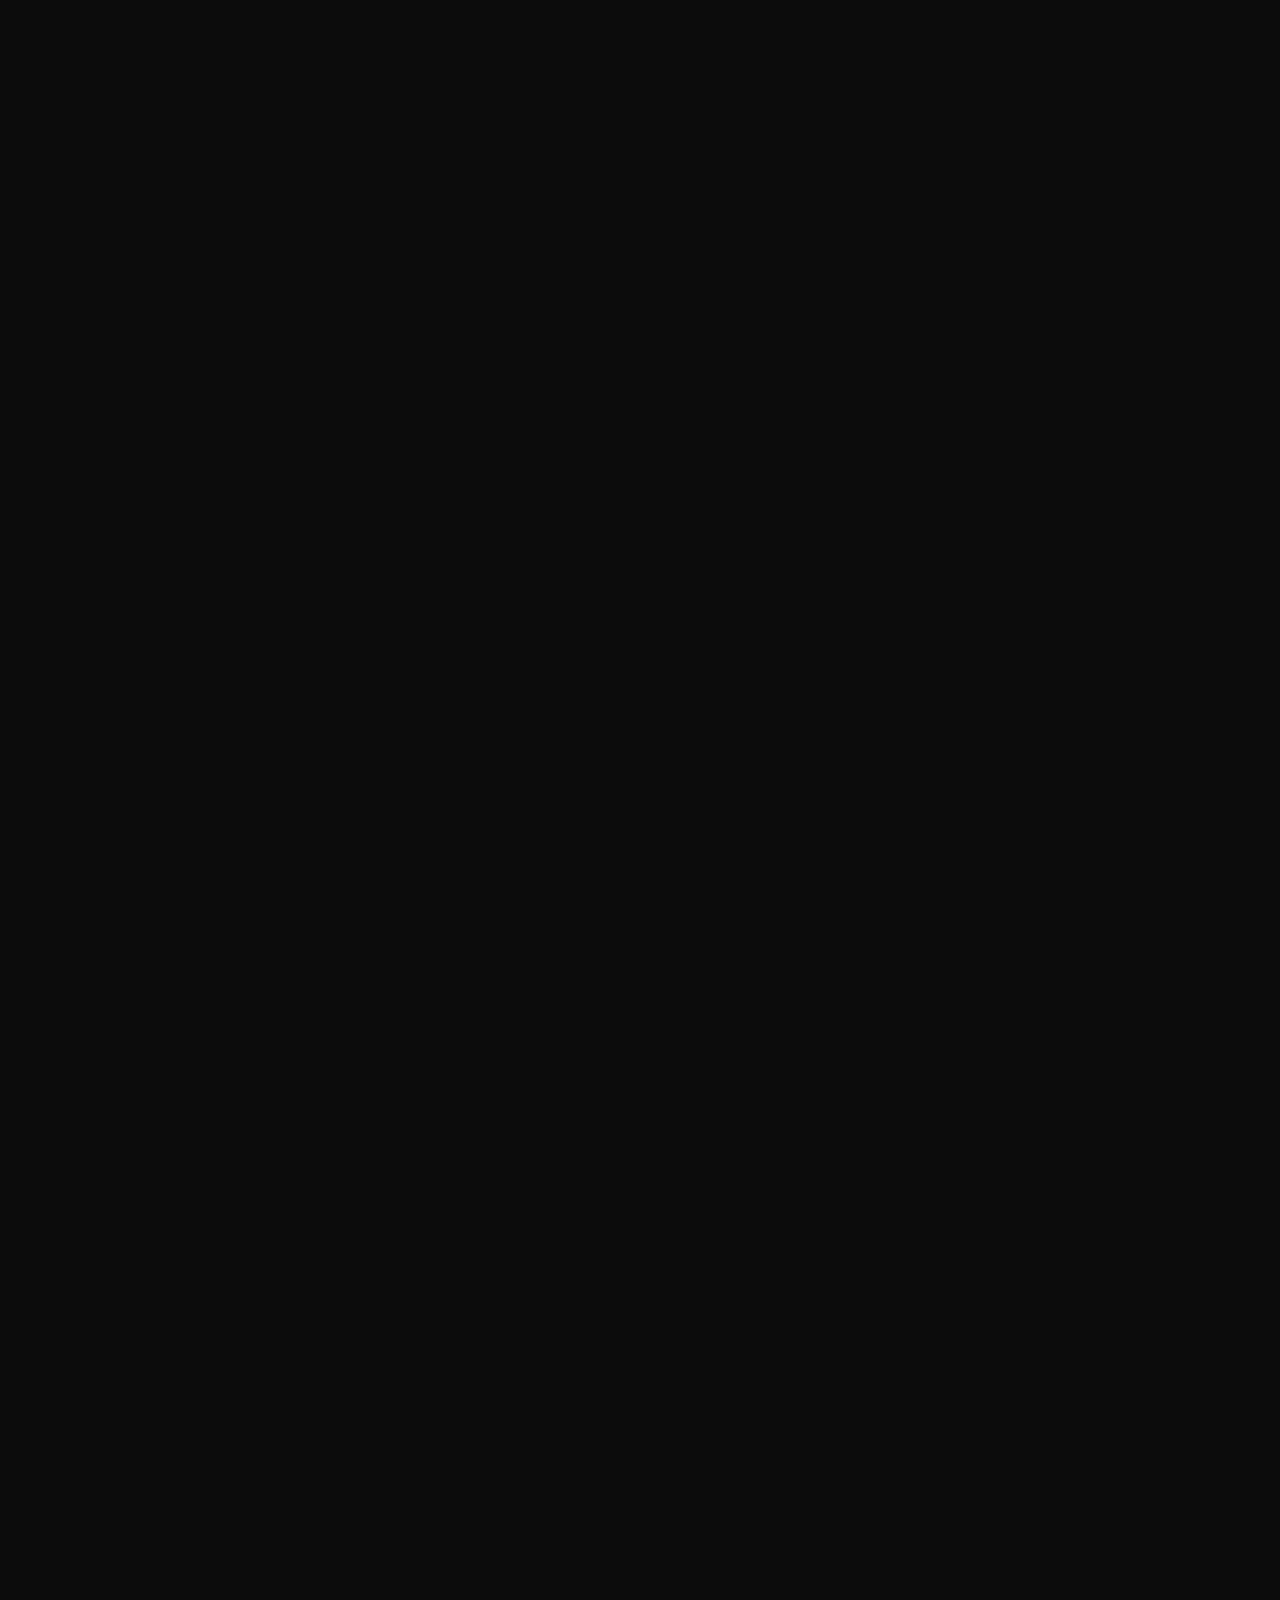
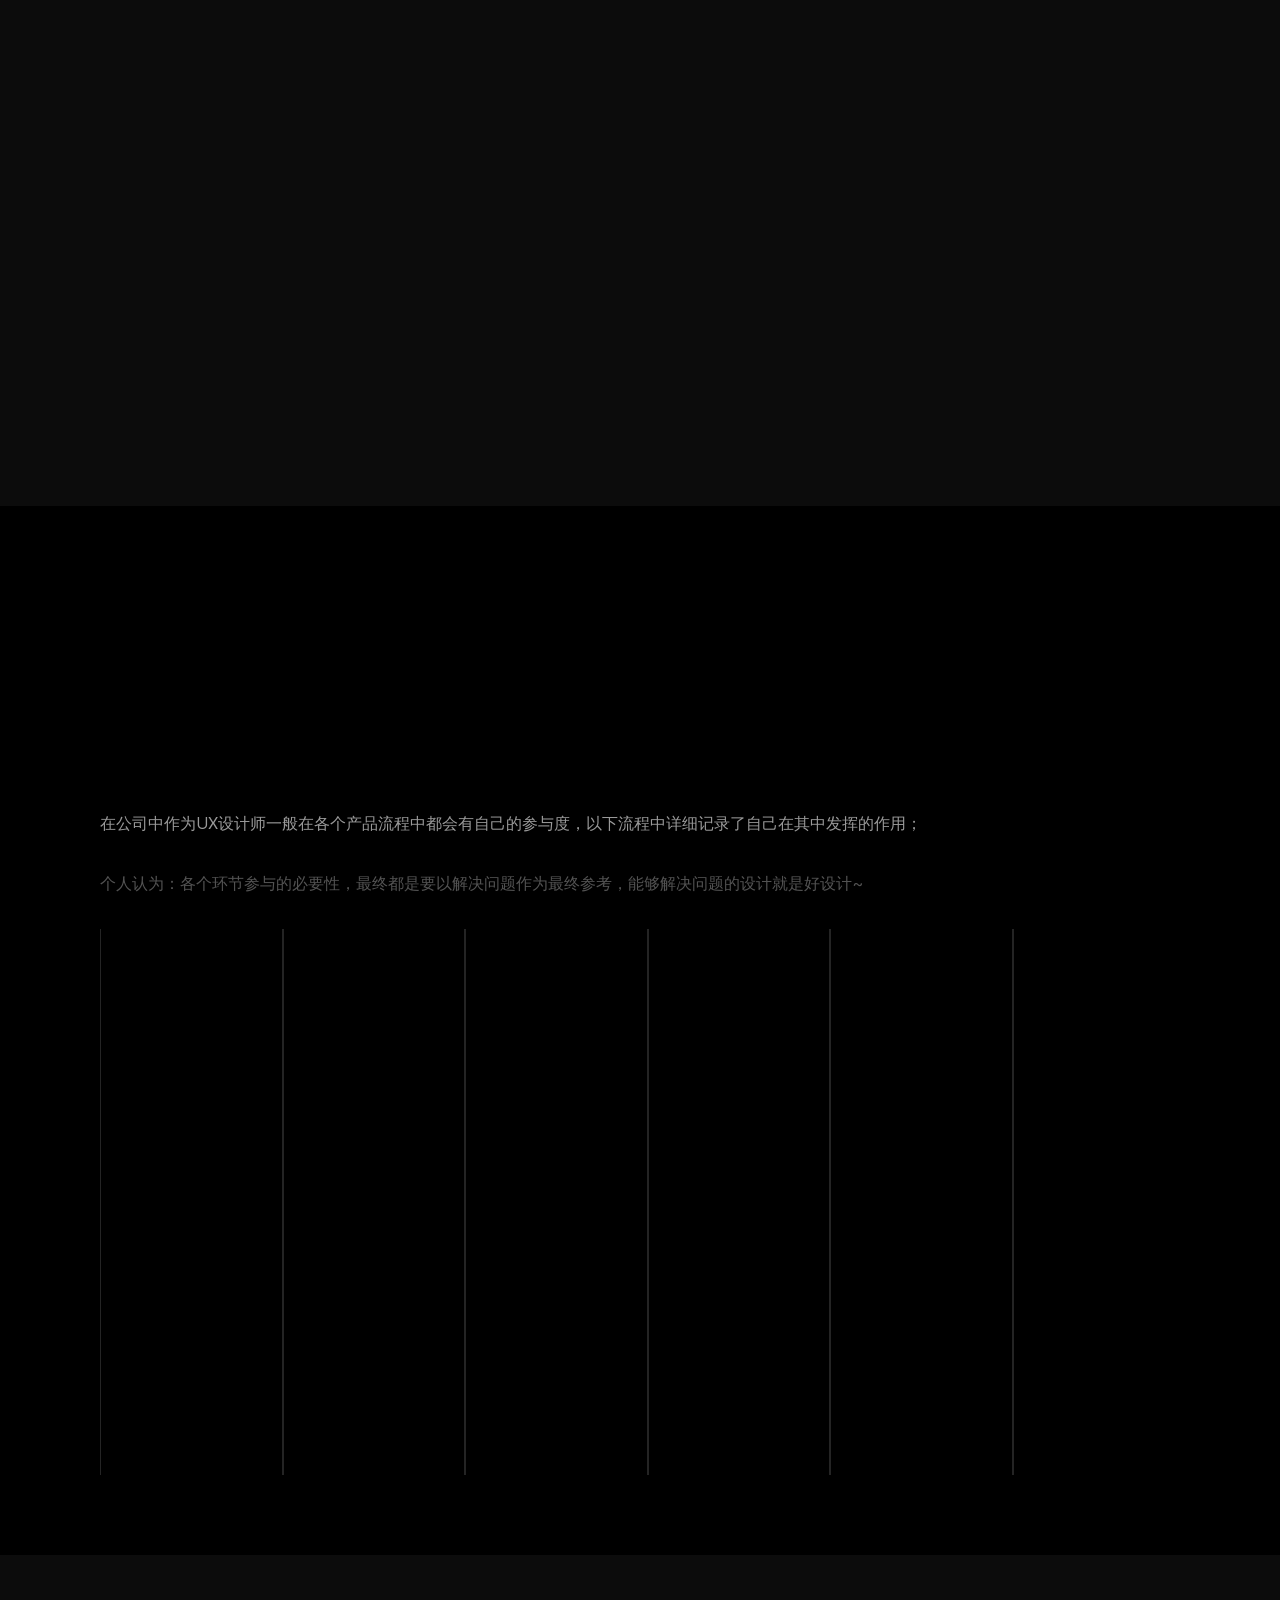
==== mobile/index.html @ 92cca1b8 "Optimize mobile image delivery" ====
<!DOCTYPE html>
<html lang="zh-CN">
<head>
<meta charset="UTF-8">
<meta name="viewport" content="width=device-width, initial-scale=1.0, maximum-scale=1.0, user-scalable=no, viewport-fit=cover">
<meta name="theme-color" content="#000000">
<meta name="theme-color" content="#000000" media="(prefers-color-scheme: light)">
<meta name="theme-color" content="#000000" media="(prefers-color-scheme: dark)">
<meta name="color-scheme" content="dark">
<meta name="supported-color-schemes" content="dark">
<meta name="mobile-web-app-capable" content="yes">
<meta name="apple-mobile-web-app-capable" content="yes">
<meta name="apple-mobile-web-app-status-bar-style" content="black">
<meta name="apple-mobile-web-app-title" content="UX设计师-阿东">
<meta name="application-name" content="UX设计师-阿东">
<meta name="msapplication-navbutton-color" content="#000000">
<link rel="manifest" href="../manifest.webmanifest">
<link rel="preload" href="../fonts/Inter.woff2" as="font" type="font/woff2" crossorigin>
<link rel="preload" href="../fonts/Persagy-Regular.woff" as="font" type="font/woff" crossorigin>
<link rel="preload" href="assets/home-hero.webp" as="image" type="image/webp" fetchpriority="high">
<script>/* 夸克保留非沉浸式黑色状态栏；宽屏切回桌面端并保留容器参数。 */
(function(){try{
  var isQuark=/Quark|UCBrowser|AliApp\(QK/i.test(navigator.userAgent||'');
  if(isQuark){
    var query=new URLSearchParams(location.search),biz=query.get('uc_biz_str')||'';
    if(biz.indexOf('OPT:IMMERSIVE@0')<0||biz.indexOf('OPT:S_BG_COLOR@000000')<0){
      query.set('uc_biz_str','OPT:W_PAGE_REFRESH@0|OPT:BACK_BTN_STYLE@0|OPT:W_ENTER_ANI@1|OPT:TOOLBAR_STYLE@0|OPT:IMMERSIVE@0|OPT:S_BAR_MODE@1|OPT:S_BG_COLOR@000000');
      location.replace(location.pathname+'?'+query.toString()+location.hash);return;
    }
  }
  var mq=matchMedia('(min-width:900px)');
  function go(e){if(e.matches)location.replace('../index.html'+location.search+location.hash);}
  go(mq);mq.addEventListener?mq.addEventListener('change',go):mq.addListener(go);
}catch(e){}})();</script>
<title>UX设计师-阿东</title>
<style>
/* ============ 字体 ============ */
@font-face{font-family:'Inter';src:url('../fonts/Inter.woff2') format('woff2');font-weight:100 900;font-display:swap}
@font-face{font-family:'Noto Sans SC';src:local('PingFang SC Ultralight'),local('PingFangSC-Ultralight');font-weight:100;font-display:swap}
@font-face{font-family:'Noto Sans SC';src:local('PingFang SC Thin'),local('PingFangSC-Thin');font-weight:200;font-display:swap}
@font-face{font-family:'Noto Sans SC';src:local('PingFang SC Light'),local('PingFangSC-Light');font-weight:300;font-display:swap}
@font-face{font-family:'Noto Sans SC';src:local('PingFang SC Regular'),local('PingFangSC-Regular'),local('Microsoft YaHei');font-weight:400;font-display:swap}
@font-face{font-family:'Noto Sans SC';src:local('PingFang SC Medium'),local('PingFangSC-Medium'),local('Microsoft YaHei');font-weight:500;font-display:swap}
@font-face{font-family:'Noto Sans SC';src:local('PingFang SC Semibold'),local('PingFangSC-Semibold'),local('Microsoft YaHei Bold');font-weight:600 700;font-display:swap}
@font-face{font-family:'Noto Sans SC';src:local('PingFang SC Semibold'),local('PingFangSC-Semibold'),local('Microsoft YaHei Bold');font-weight:800 900;font-display:swap}
@font-face{font-family:'Persagy2.0';src:url('../fonts/Persagy-Regular.woff') format('woff');font-weight:400;font-display:swap}
@font-face{font-family:'Persagy2.0';src:url('../fonts/Persagy-Medium.woff') format('woff');font-weight:500 700;font-display:swap}
@font-face{font-family:'Gerald Fletchery';src:url('../fonts/Gerald_Fletchery.otf') format('opentype');font-weight:400;font-display:swap}

:root{
  --bg:#0d0f0e;
  --green:#3bf39d;
  --green2:#2aee7d;
  --card-border:#343534;
  --sans:'PingFang SC','Noto Sans SC','Inter',sans-serif;
  --num:'Persagy2.0','Inter',sans-serif;
  --script:'Gerald Fletchery','Brush Script MT','Segoe Script',cursive;
  --app-height:100dvh;
  --home-fit:1;
  --aw-fit:1;
  --ct-fit:1;
  --home-nav-py:11px;--home-arc-top:102px;--home-title-font:28px;--home-title-line:32px;--home-title-gap:12px;
  --home-sub-gap:12px;--home-hero-h:224px;--home-hero-gap:28px;--home-stats-bottom:40px;--home-big-h:125px;--home-card-pad:12px;--home-row-gap:12px;--home-small-h:100px;
  --aw-gap:16px;--aw-hero-h:113px;--aw-panel-gap:12px;--aw-panel-h:270px;--aw-panel-pad:12px;--aw-row-h:121.406px;--aw-badge-h:121.406px;--aw-mark-size:104px;--aw-mark-top:3.74px;--aw-pedestal-w:110.16px;--aw-pedestal-h:55.08px;--aw-pedestal-top:75.138px;--aw-ground-top:96.55px;--aw-label-bottom:17.3px;
  --ct-nav-py:11px;--ct-hero-h:194px;--ct-head-font:24px;--ct-head-gap:8px;--ct-script-top:152px;--ct-script-font:31px;--ct-panel-top-pad:28px;--ct-panel-side-pad:12px;--ct-card-gap:10px;--ct-card-pad:16px;--ct-icon-size:48px;--ct-body-min:110px;--ct-visual-size:94px;--ct-line-h:102px;--ct-timeline-min:395px;
  --ab-fit:1;
  --pf-fit:1;
  --ab-status-h:44px;--ab-nav-py:11px;--ab-wrap-gap:12px;--ab-wrap-bottom:18px;--ab-wrap-top:8px;
  --ab-hero-h:252px;--ab-glow-top:126px;--ab-avatar-top:-62px;--ab-arc-top:87px;--ab-arc-scale:.92;
  --ab-intro-pad:10px;--ab-intro-font:12px;--ab-intro-line:18.5px;--ab-exp-gap:10px;--ab-who-gap:4px;--ab-who-font:20px;
  --ab-card-h:166px;--ab-card-pad:10px;--ab-card-gap:6px;--ab-year-font:11px;--ab-role-font:14px;--ab-role-sep:14px;
  --ab-body-min:90px;--ab-body-font:11px;--ab-body-line:18px;--ab-body-max:90px;--ab-img-top:-26px;--ab-img-size:150px;--ab-img2-top:-10px;
  --pf-status-h:44px;--pf-nav-py:11px;--pf-title-top:4px;--pf-title-font:28px;--pf-title-line:32px;--pf-title-gap:12px;--pf-stage-top:16px;
  --pf-carousel-top:28px;--pf-carousel-bottom:42px;--pf-card-top-pad:20px;--pf-card-top-gap:28px;--pf-idx-font:38px;
  --pf-name-font:18px;--pf-name-top:8px;--pf-desc-font:12px;--pf-desc-top:8px;--pf-img-h:120px;--pf-card-bottom-pad:20px;--pf-card-bottom-gap:22px;--pf-kv-gap:8px;--pf-row-font:12px;
}
*,*::before,*::after{margin:0;padding:0;box-sizing:border-box;-webkit-tap-highlight-color:transparent}
html,body{width:100%;height:100%;min-height:100%;overflow:hidden;overscroll-behavior-y:none;background:var(--bg);color-scheme:dark}
html{-webkit-text-size-adjust:100%;overscroll-behavior:none;background-color:var(--bg)}
body{
  background:var(--bg);
  font-family:var(--sans);
  color:#fff;
  -webkit-font-smoothing:antialiased;
  display:flex;justify-content:center;
}
body::before{content:'';position:fixed;left:0;right:0;top:0;height:env(safe-area-inset-top);z-index:2147483647;pointer-events:none;background:#000}
img,svg,video,canvas{
  display:block;user-select:none;-webkit-user-select:none;-webkit-user-drag:none;
  -webkit-touch-callout:none
}

/* 手机外框：设计基准 375，宽度自适应
   - 手机(<=440):100% 铺满
   - 中等宽度(440~640):跟随屏宽最多 92% 但不超 560,保留手机纵向气质
   - 大宽度(>640):固定 560 居中,两侧不再是黑边
*/
.phone{
  position:relative;
  width:min(100%, 560px);
  height:100vh;height:100dvh;height:var(--app-height);
  background:var(--bg);
  overflow:hidden;
  overscroll-behavior:none;
  --award-origin-x:75%;
  --award-origin-y:84%;
}
/* 平板窄边等中等宽度：两侧加同色背景衔接，视觉无边界 */
body{background:var(--bg)}

/* ============ 整屏分页切换器 ============ */
.screen{position:absolute;inset:0;height:100vh;height:100dvh;height:var(--app-height);padding-top:env(safe-area-inset-top);
  display:flex;flex-direction:column;padding-bottom:max(8px,env(safe-area-inset-bottom));
  overflow-y:hidden;overflow-x:hidden;
  overscroll-behavior:none;
  transform:translateY(100%);scrollbar-width:none;
  transition:transform .78s cubic-bezier(.22,.61,.36,1);
  will-change:transform;background:var(--bg)}
.screen::-webkit-scrollbar{display:none}
/* 只用位移滑动，两屏始终不透明，屏外部分由 .phone overflow:hidden 裁掉→无黑屏 */
.screen.active{transform:translateY(0);z-index:2}
.screen.above{transform:translateY(-100%);z-index:1}
.screen.below{transform:translateY(100%);z-index:1}

/* ============ 每屏元素进/退场（逐个错峰） ============ */
.js .reveal{opacity:0;transform:translateY(30px);
  transition:opacity .7s cubic-bezier(.22,.61,.36,1),transform .7s cubic-bezier(.22,.61,.36,1)}
.js .reveal.in{opacity:1;transform:none}
/* 退场：逐个上移+淡出飞走，比进场略快 */
.js .reveal.out{opacity:0;transform:translateY(-34px);
  transition:opacity .4s ease,transform .46s cubic-bezier(.55,0,.85,.35)}
.js .arc.reveal.in{transition:opacity .9s ease .1s,transform .9s cubic-bezier(.22,.61,.36,1) .1s}
@media (prefers-reduced-motion:reduce){.js .reveal{opacity:1!important;transform:none!important;transition:none}}

/* 分页指示点 */
.pager-dots{position:fixed;right:12px;top:50%;transform:translateY(-50%);z-index:30;
  display:flex;flex-direction:column;gap:10px;pointer-events:none}
.pager-dots.is-hidden{opacity:0}
.pager-dots i{width:6px;height:6px;border-radius:50%;background:rgba(255,255,255,.28);transition:all .4s}
.pager-dots i.on{background:var(--green);height:18px;border-radius:3px}

/* ============ 状态栏 ============ */
.statusbar{
  display:none;
  height:0;position:relative;flex:none;
  align-items:center;
  padding:0 21px 0 21px;
}
.statusbar .time{
  font-family:var(--num);font-weight:600;font-size:15px;letter-spacing:.3px;
  color:#fff;margin-top:2px;
}
.statusbar .sbicons{margin-left:auto;display:flex;align-items:center;gap:6px}
.statusbar .sbicons svg{display:block}

/* ============ 导航栏 ============ */
.nav{
  display:flex;align-items:center;justify-content:space-between;
  padding:11px 24px;
}
.nav .lead{font-size:14px;line-height:20px;color:#fff;background:none;border:none;font-family:var(--sans);cursor:pointer}
.nav .menu-btn{width:18px;height:18px;background:none;border:none;cursor:pointer;padding:0;flex:none}
.nav .menu-btn img{width:18px;height:18px;display:block}

/* 绿色手写弧线装饰 */
.arc{position:absolute;width:129px;height:127px;pointer-events:none;z-index:2}
.arc .swoosh{position:absolute;left:1.9px;top:0;width:127px;height:127px}
.arc .word{position:absolute;left:2px;top:50px;font-family:var(--script);font-size:33px;line-height:1;color:var(--green);white-space:nowrap}

/* ================= 首页 ================= */
.home.screen{
  /* 首页是严格的单屏场景，不继承通用 screen 的 34px 底部补位。 */
  padding-bottom:max(8px,env(safe-area-inset-bottom));
  overflow-y:hidden;
  overscroll-behavior:none;
  touch-action:pan-y
}
.home .nav{padding-top:var(--home-nav-py);padding-bottom:var(--home-nav-py)}
.home>.arc{top:var(--home-arc-top)!important;transform:scale(var(--home-fit));transform-origin:left top}
.home .hero-txt{padding:0 24px;margin-top:2px;position:relative;z-index:3}
.home .hero-txt .hi{font-size:var(--home-title-font);line-height:var(--home-title-line);opacity:.5;font-weight:400}
.home .hero-txt .name{font-size:var(--home-title-font);line-height:var(--home-title-line);font-weight:800;margin-top:var(--home-title-gap)}
.home .hero-txt .sub{margin-top:var(--home-sub-gap)}
.home .hero-txt .sub .role{font-size:13px;opacity:.5}
.home .hero-txt .sub .uline{height:1px;width:56px;margin-top:2px;
  background:linear-gradient(90deg,#060707 0%,var(--green) 50%,#060606 100%)}
.home .hero-txt .sub .focus{font-size:13px;opacity:.5;margin-top:4px}

.home .home-glow-bottom{position:absolute;left:calc(50% - 357px);top:317px;width:714px;height:550px;z-index:0;pointer-events:none}
.home .hero-img{position:relative;height:var(--home-hero-h);margin-top:var(--home-hero-gap);overflow:visible;z-index:1}
.home .hero-visual{position:absolute;left:6.4%;top:0;width:87.2%;height:100%;transform:none;z-index:1}
.home .hero-img .glow{position:absolute;left:.8%;top:-17px;width:105.2%;height:221px;transform:none;opacity:.9;z-index:0}
.home .hero-img .desk{position:absolute;left:-15.65%;top:-48px;width:142.2%;max-width:none;z-index:1}

/* 数据卡片 */
.stats{position:relative;z-index:4;padding:0 24px var(--home-stats-bottom);margin-top:auto}
.card{position:relative;border:1px solid var(--card-border);border-radius:16px;overflow:hidden;background:rgba(28,28,28,.72);backdrop-filter:blur(24px);-webkit-backdrop-filter:blur(24px)}
.card .ish{position:absolute;inset:0;border-radius:inherit;pointer-events:none;box-shadow:inset 0 -10px 40px 0 rgba(0,0,0,.4)}
.card .head{display:flex;align-items:center;gap:5px}
.card .head img{width:18px;height:18px;object-fit:contain}
.card .head span{font-size:14px}
.card .num{font-family:var(--num);font-weight:500;font-size:30px;line-height:1}
.card .cap{font-size:12px;opacity:.4;margin-top:4px}

.card-big{height:var(--home-big-h);display:flex;align-items:flex-end;justify-content:space-between;padding:var(--home-card-pad) 16px}
.card-big .colimg{position:absolute;right:53px;top:11px;width:173px;height:111px;opacity:.4;object-fit:cover;object-position:left top}
.card-big .info{position:relative;z-index:2;height:100%;display:flex;flex-direction:column;justify-content:space-between}
.card-big .go{position:relative;z-index:2;width:31px;height:31px;border-radius:100px;background:#323232;display:flex;align-items:center;justify-content:center;border:none;cursor:pointer}
.card-big .go svg{width:11px;height:11px;transform:rotate(90deg)}

.card-row{display:flex;gap:12px;margin-top:var(--home-row-gap)}
.card-sm{position:relative;flex:1;height:var(--home-small-h);display:flex;align-items:flex-end;padding:var(--home-card-pad) 16px}
.card-sm .info{position:relative;z-index:2;height:100%;display:flex;flex-direction:column;justify-content:space-between}
.card-sm .deco{position:absolute;object-fit:contain}
.card-sm.clock .deco{right:-20px;bottom:-18px;width:87px;height:87px;opacity:.5}
.card-sm.trophy .deco{right:-15px;bottom:-18px;width:99px;height:88px;opacity:.5;transition:opacity .35s ease,transform .55s cubic-bezier(.16,1,.3,1)}
.card-sm.trophy{cursor:pointer;transition:border-color .35s ease,background .35s ease,transform .45s cubic-bezier(.16,1,.3,1)}

/* ================= 精选作品 / 轮播 ================= */
.pf{--pcard-w:clamp(188px,54vw,208px);--pcard-half:clamp(94px,27vw,104px)}
.pf.screen{overflow-y:hidden}
.pf .statusbar{height:var(--pf-status-h)}
.ab .statusbar{height:var(--ab-status-h)}
.pf .nav{padding:var(--pf-nav-py) 24px}
.ab .nav{padding:var(--ab-nav-py) 24px}
.pf .title{padding:0 24px;position:relative;z-index:3;margin-top:var(--pf-title-top)}
.pf .title .t1{font-size:var(--pf-title-font);line-height:var(--pf-title-line);opacity:.5;font-weight:400}
.pf .title .t2{font-size:var(--pf-title-font);line-height:var(--pf-title-line);font-weight:800;margin-top:var(--pf-title-gap)}
.pf .title .pf-title-arc{left:155px;top:calc(var(--pf-title-line) + var(--pf-title-gap) - 44px);z-index:-1}

.pf-stage{position:relative;z-index:4;margin-top:auto;margin-bottom:auto;overflow:hidden;perspective:900px;
  isolation:isolate}
.pf-stage::before{content:'';position:absolute;left:0;right:0;top:21%;height:47%;z-index:0;
  background:linear-gradient(90deg,rgba(255,255,255,0) 0%,rgba(255,255,255,.055) 18%,rgba(255,255,255,.09) 50%,rgba(255,255,255,.055) 82%,rgba(255,255,255,0) 100%);
  box-shadow:0 0 48px rgba(0,0,0,.42) inset;pointer-events:none}
.pf-stage::after{content:'';position:absolute;inset:0;z-index:1;pointer-events:none;
  background:linear-gradient(180deg,rgba(13,15,14,0) 0%,rgba(13,15,14,.62) 100%)}
.pf-particles{position:absolute;inset:0;width:100%;height:100%;pointer-events:none;z-index:2;mix-blend-mode:screen;opacity:1;transform:translateZ(0);will-change:contents}
.carousel{padding:var(--pf-carousel-top) 0 var(--pf-carousel-bottom);
  position:relative;z-index:4;display:flex;gap:16px;align-items:center;overflow-x:auto;overflow-y:visible;scroll-snap-type:none;
  scroll-padding:0 calc(50% - var(--pcard-half));
  -webkit-overflow-scrolling:auto;overscroll-behavior-x:contain;touch-action:pan-y;scrollbar-width:none}
.carousel::-webkit-scrollbar{display:none}
.carousel::before,.carousel::after{content:'';flex:none;width:calc(50% - var(--pcard-half) - 8px)}
.pcard{flex:none;width:var(--pcard-w);border-radius:4px;overflow:visible;position:relative;scroll-snap-align:center;
  transform-origin:center center;transform-style:preserve-3d;will-change:transform,opacity,filter;backface-visibility:hidden;
  transition:filter .38s cubic-bezier(.22,.61,.36,1)}
.pcard .top,.pcard .bot{position:relative;z-index:1;
  transition:background .42s cubic-bezier(.22,.61,.36,1),box-shadow .42s cubic-bezier(.22,.61,.36,1)}
.pcard .top{background:#191c23;padding:var(--pf-card-top-pad) 16px;display:flex;flex-direction:column;gap:var(--pf-card-top-gap);border-radius:4px 4px 0 0}
.pcard.active{filter:drop-shadow(0 22px 34px rgba(0,0,0,.46))}
.pcard.active .top{background:var(--theme,#1461e6)}
.pcard .idx{font-family:var(--num);font-weight:700;font-size:var(--pf-idx-font);line-height:1;color:#fff}
.pcard .pname{font-size:var(--pf-name-font);font-weight:600;margin-top:var(--pf-name-top)}
.pcard .pdesc{font-size:var(--pf-desc-font);opacity:.6;margin-top:var(--pf-desc-top);line-height:1.45}
.pcard .pimg-wrap{height:var(--pf-img-h);position:relative;overflow:visible}
.pcard .pimg-wrap img{position:absolute;left:50%;top:50%;width:112%;max-width:none;object-fit:contain;
  transform:translate(-50%,-50%) translateY(16px) scale(.94);opacity:.28;
  transition:transform .58s cubic-bezier(.22,.61,.36,1),opacity .44s ease,filter .45s ease}
.pcard.active .pimg-wrap img{transform:translate(-50%,-50%) translateY(0) scale(1.03);opacity:1;filter:saturate(1.12) contrast(1.04)}
.pcard.leaving .pimg-wrap img{transform:translate(-50%,-50%) translateY(20px) scale(.96);opacity:.22;transition-duration:.36s,.28s,.28s}
.pcard .bot{background:#23272e;padding:var(--pf-card-bottom-pad) 16px;display:flex;flex-direction:column;gap:var(--pf-card-bottom-gap);border-radius:0 0 4px 4px}
.pcard .kv{display:flex;flex-direction:column;gap:var(--pf-kv-gap)}
.pcard .kv .row{display:flex;align-items:center;justify-content:space-between}
.pcard .kv .row *{font-size:var(--pf-row-font);opacity:.6}
.pcard .detail{align-self:center;display:flex;align-items:center;gap:6px;background:#383941;padding:6px 8px;border:none;cursor:pointer}
.pcard .detail span{font-size:12px;color:#fff}
.pcard .detail img{width:16px;height:7px;flex:none}
.pcard .idx,.pcard .pname,.pcard .pdesc,.pcard .kv .row,.pcard .detail{
  transform:translateY(14px);opacity:.18;
  transition:transform .52s cubic-bezier(.22,.61,.36,1),opacity .42s ease;
  transition-delay:0s}
.pcard .idx{transform:translateY(22px)}
.pcard .pname{transform:translateY(18px)}
.pcard .idx,.pcard .pname,.pcard .detail{--rise-opacity:1}
.pcard .pdesc{--rise-opacity:.62}
.pcard .kv .row{--rise-opacity:.72}
.pcard.active .idx,.pcard.active .pname,.pcard.active .pdesc,.pcard.active .kv .row,.pcard.active .detail{
  transform:translateY(0);opacity:var(--rise-opacity)}
.pcard.active .idx{transition-delay:.02s}
.pcard.active .pname{transition-delay:.10s}
.pcard.active .pdesc{transition-delay:.18s}
.pcard.active .pimg-wrap img{transition-delay:.22s}
.pcard.active .kv .row:nth-child(1){transition-delay:.28s}
.pcard.active .kv .row:nth-child(2){transition-delay:.34s}
.pcard.active .kv .row:nth-child(3){transition-delay:.40s}
.pcard.active .detail{transition-delay:.47s}
.pcard.leaving .idx,.pcard.leaving .pname,.pcard.leaving .pdesc,.pcard.leaving .kv .row,.pcard.leaving .detail{
  transform:translateY(22px);opacity:.12;
  transition-duration:.34s,.26s}
.pcard.leaving .idx{transform:translateY(28px)}
.pcard.leaving .pname{transform:translateY(25px)}
.pcard.leaving .idx{transition-delay:0s}
.pcard.leaving .pname{transition-delay:.025s}
.pcard.leaving .pdesc{transition-delay:.05s}
.pcard.leaving .kv .row:nth-child(1){transition-delay:.075s}
.pcard.leaving .kv .row:nth-child(2){transition-delay:.10s}
.pcard.leaving .kv .row:nth-child(3){transition-delay:.125s}
.pcard.leaving .detail{transition-delay:.15s}
@media (pointer:coarse){
  .pcard.active{filter:none}
  .pcard .top,.pcard .bot{backface-visibility:hidden;transform:translateZ(0)}
}

/* ================= 获得奖项 ================= */
.awards.screen{overflow-y:hidden;padding-bottom:max(8px,env(safe-area-inset-bottom));background:var(--bg);gap:var(--aw-gap)}
.awards .statusbar{margin-bottom:-16px}
.awards .nav{position:relative;z-index:8;width:100%;max-width:375px;margin-inline:auto}
.awards .award-designer-title{display:block;opacity:1;visibility:visible;transform:none;transition:opacity .24s ease,transform .36s cubic-bezier(.16,1,.3,1),visibility 0s}
.awards .award-home-back{display:flex;align-items:center;padding:0;opacity:0;visibility:hidden;transform:translateX(8px);pointer-events:none;transition:opacity .24s ease,transform .36s cubic-bezier(.16,1,.3,1),visibility 0s linear .36s}
.awards.has-home-return .award-designer-title{opacity:0;visibility:hidden;transform:translateX(-8px);position:absolute;left:24px;pointer-events:none}
.awards.has-home-return .award-home-back{opacity:1;visibility:visible;transform:none;pointer-events:auto;transition-delay:0s}
.awards-hero{position:relative;width:100%;max-width:375px;height:var(--aw-hero-h);margin-inline:auto;padding:0 24px;overflow:visible;flex:none}
.awards-copy{position:relative;z-index:3;display:flex;flex-direction:column;align-items:flex-start}
.awards-copy .eyebrow{font-size:14px;line-height:19px;font-weight:400;opacity:.5;margin-bottom:12px}
.awards-copy h2{font-size:28px;line-height:32px;font-weight:800;letter-spacing:-.03em}
.awards-sub{display:flex;flex-direction:column;gap:4px;margin-top:12px;font-size:13px;line-height:17px;color:rgba(255,255,255,.5)}
.awards-sub .under{position:relative;display:inline-block}
.awards-sub .under::after{content:'';position:absolute;left:0;bottom:-1px;width:56px;height:1px;background:linear-gradient(90deg,#060707,var(--green),#060606)}
.awards-trophy-wrap{position:absolute;right:0;top:-16.68px;width:155.06px;height:138.35px;z-index:2;pointer-events:none;overflow:hidden}
.awards-trophy{position:absolute;left:-1.96%;top:-10.7%;width:110.36%;height:123.69%;max-width:none;object-fit:contain;opacity:.8}
.awards-panels{display:flex;flex-direction:column;align-items:center;gap:var(--aw-panel-gap);flex:none;width:100%}
.award-panel{width:calc(100% - 23px);max-width:352px;height:var(--aw-panel-h);border:1px solid #373737;border-radius:20px;background:#0c0d0d;padding:var(--aw-panel-pad) 16px;overflow:hidden}
.award-panel-title{height:19px;width:80px;display:flex;flex-direction:column;gap:1px}
.award-panel-title span{display:flex;align-items:center;gap:6px;font-size:14px;line-height:17px;white-space:nowrap}
.award-panel-title span::before{content:'';width:3px;height:3px;border-radius:50%;background:var(--green);box-shadow:0 0 7px rgba(59,243,157,.75)}
.award-panel-title i{display:block;width:80px;height:1px;background:linear-gradient(90deg,transparent 8px,var(--green) 8px,rgba(59,243,157,.05) 100%)}
.award-badges{display:grid;grid-template-columns:repeat(2,minmax(0,150px));grid-template-rows:repeat(2,var(--aw-row-h));justify-content:center;margin-top:-8px}
.award-badge{--award-glow:#f5f7f3;position:relative;width:100%;height:var(--aw-badge-h);isolation:isolate;border:0;padding:0;background:none;color:inherit;font:inherit}
.award-badge[data-award-detail-open]{cursor:pointer;border-radius:14px}
.award-badge[data-award-detail-open]:focus-visible{outline:1px solid rgba(59,243,157,.68);outline-offset:-3px}
.award-badge:nth-child(n+3){transform:translateY(-8px)}
.award-badge::before,.award-badge::after{content:'';position:absolute;left:50%;top:var(--aw-ground-top);border-radius:50%;pointer-events:none;transform:translateX(-50%)}
.award-badge::before{width:59.155px;height:2.764px;background:rgba(255,255,255,.78);filter:blur(2.4px);box-shadow:0 0 8px 2px color-mix(in srgb,var(--award-glow) 66%,transparent)}
.award-badge::before{z-index:3}
.award-badge::after{z-index:2;width:26.404px;height:2.764px;background:var(--award-glow);filter:blur(2px);opacity:.86;box-shadow:0 0 10px 1px var(--award-glow)}
.award-badge[data-award="zcool"]{--award-glow:#ffbd63}
.award-badge[data-award="uicn"]{--award-glow:#72b9ff}
.award-badge[data-award="uisdc"]{--award-glow:#ff8c4c}
.award-badge[data-award="woshipm"]{--award-glow:#7cecf3}
.award-badge[data-award="reddot"],.award-badge[data-award="if"]{--award-glow:#ff6666}
.award-badge[data-award="patent"]{--award-glow:#d9e2e8}
.award-badge[data-award="team"]{--award-glow:#68e29a}
.award-mark{position:absolute;z-index:4;left:50%;top:var(--aw-mark-top);width:var(--aw-mark-size);height:var(--aw-mark-size);object-fit:contain;transform:translateX(-50%);transition:transform .42s cubic-bezier(.16,1,.3,1),filter .35s ease}
.award-pedestal{position:absolute;z-index:1;left:50%;top:var(--aw-pedestal-top);width:var(--aw-pedestal-w);height:var(--aw-pedestal-h);object-fit:contain;opacity:.5;transform:translateX(-50%);transition:transform .42s cubic-bezier(.16,1,.3,1),opacity .35s ease}
.award-label{position:absolute;z-index:5;left:0;right:0;bottom:var(--aw-label-bottom);text-align:center;color:rgba(255,255,255,.87);font-size:10.003px;line-height:normal;font-weight:400;white-space:nowrap;text-shadow:0 1px 3px #080909;transform:translateY(100%)}
.award-badge:hover .award-mark{transform:translate(-50%,-3px) scale(1.035);filter:drop-shadow(0 8px 14px rgba(59,243,157,.1))}
.award-badge:hover .award-pedestal{transform:translate(-50%,-1px) scale(1.02);opacity:.68}
.award-flight-trophy{position:fixed;z-index:120;pointer-events:none;object-fit:contain;transform-origin:0 0;will-change:transform,opacity}
.phone.award-morphing .screen{transition:transform .72s cubic-bezier(.22,.61,.36,1)}
@media (max-width:350px){
  .awards-hero{padding-inline:20px}
  .award-panel{padding-inline:12px}
  .award-label{font-size:clamp(8.5px,2.75vw,10px)}
  .award-mark{width:min(var(--aw-mark-size),29.7vw);height:min(var(--aw-mark-size),29.7vw)}
  .award-pedestal{width:min(var(--aw-pedestal-w),31.47vw)}
}
@media (prefers-reduced-motion:reduce){.award-flight-trophy{display:none}.card-sm.trophy,.card-sm.trophy .deco{transition:none!important}}

/* ================= 奖项详情：站酷推荐设计师 ================= */
.award-detail-screen{--award-accent-rgb:206,151,73;position:absolute;inset:0;z-index:70;visibility:hidden;pointer-events:none;opacity:0;background:#090b0a;color:#fff;padding-top:calc(env(safe-area-inset-top) + 18px);overflow-y:auto;overflow-x:hidden;-webkit-overflow-scrolling:touch;overscroll-behavior-y:contain;scrollbar-width:none;isolation:isolate}
.award-detail-screen::-webkit-scrollbar{display:none}
.award-detail-screen.active{visibility:visible;pointer-events:auto;opacity:1}
.award-detail-screen::before{content:'';position:absolute;left:50%;top:78px;width:100%;height:520px;transform:translateX(-50%);z-index:-2;background:radial-gradient(circle at 50% 42%,rgba(255,181,78,.11),rgba(59,243,157,.035) 34%,transparent 68%)}
.award-detail-screen::after{content:'';position:absolute;inset:0;z-index:-1;pointer-events:none;background:linear-gradient(180deg,rgba(0,0,0,.22),transparent 25%,rgba(0,0,0,.1) 70%,#090b0a)}
.award-detail-shell{width:100%;max-width:430px;min-height:100%;margin-inline:auto;padding-bottom:max(28px,env(safe-area-inset-bottom))}
.award-detail-screen .statusbar{height:36px;padding-inline:24px}
.award-detail-nav{height:36px;padding:0 24px 1px;display:grid;grid-template-columns:26px 1fr 26px;align-items:center;position:relative;z-index:8}
.award-detail-nav::after{content:'';width:26px;height:26px}
.award-detail-nav button{width:26px;height:26px;border:0;background:none;color:#fff;display:grid;place-items:center;cursor:pointer;border-radius:8px}
.award-detail-nav button svg{width:8px;height:15px}
.award-detail-nav button:active{background:rgba(255,255,255,.07)}
.award-detail-title{text-align:center;font-size:21px;line-height:28px;font-weight:500;letter-spacing:.02em;white-space:nowrap;display:flex;align-items:center;justify-content:center;gap:12px}
.award-detail-title::before,.award-detail-title::after{content:'';display:block;width:13px;height:13px;flex:none;background:radial-gradient(circle at 50% 50%,#effff5 0 8%,#8cffad 18%,#36e778 48%,rgba(54,231,120,.1) 72%);clip-path:polygon(50% 0,59% 39%,100% 50%,59% 61%,50% 100%,41% 61%,0 50%,41% 39%);filter:drop-shadow(0 0 4px rgba(73,241,126,.9)) drop-shadow(0 0 10px rgba(59,243,157,.42));animation:awardTitleSpark 3.6s ease-in-out infinite}
.award-detail-title::after{width:11px;height:11px;animation-delay:-1.8s}
.award-detail-hero{position:relative;height:232px;margin-top:-2px;display:flex;flex-direction:column;align-items:center;overflow:hidden}
.award-detail-hero::before,.award-detail-hero::after{content:'';position:absolute;z-index:2;width:3px;height:3px;border-radius:50%;background:#eabe6c;box-shadow:0 0 10px 2px rgba(234,190,108,.38);animation:awardParticleGlow 4.8s ease-in-out infinite}
.award-detail-hero::before{left:13%;top:42%;animation-delay:-1.6s}.award-detail-hero::after{right:12%;top:60%;width:2px;height:2px;animation-delay:-3.2s}
.award-detail-orbits{position:absolute;left:50%;top:-42px;width:min(360px,96vw);height:min(360px,96vw);transform:translateX(-50%);border-radius:50%;opacity:.88;background:repeating-radial-gradient(circle at center,transparent 0 24px,rgba(213,166,95,.14) 25px,transparent 26px 39px);mask-image:linear-gradient(180deg,#000 0 72%,transparent 96%);animation:awardOrbitBreathe 7s ease-in-out infinite}
.award-detail-orbits::before{content:'';position:absolute;inset:48px;border-radius:50%;background:radial-gradient(circle,rgba(255,205,123,.2),rgba(255,197,111,.065) 42%,transparent 68%);filter:blur(10px)}
.award-detail-orbits::after{content:'';position:absolute;inset:84px;border-radius:50%;border:1px solid rgba(255,211,140,.18);box-shadow:0 0 24px rgba(232,174,89,.12),inset 0 0 20px rgba(255,204,123,.08);animation:awardOrbitSpin 12s linear infinite}
.award-spark{--spark:#f4c875;position:absolute;z-index:3;width:4px;height:4px;border-radius:50%;background:var(--spark);box-shadow:0 0 5px 1px var(--spark),0 0 15px 3px rgba(233,180,95,.38);opacity:.82;mix-blend-mode:screen;animation:awardParticleDrift 4.8s ease-in-out infinite}
.award-spark:nth-of-type(3n){border-radius:1px;transform:rotate(45deg)}
.award-spark.s1{left:11%;top:25%;animation-delay:-.9s}.award-spark.s2{right:12%;top:34%;width:8px;height:3px;animation-delay:-2.7s}.award-spark.s3{left:17%;top:60%;width:3px;height:9px;animation-delay:-4.1s}.award-spark.s4{right:10%;top:67%;width:5px;height:5px;animation-delay:-1.8s}
.award-spark.s5{left:27%;top:18%;width:3px;height:3px;--spark:#fff0c8;animation-delay:-3.4s}.award-spark.s6{right:27%;top:21%;width:6px;height:2px;animation-delay:-.3s}.award-spark.s7{left:8%;top:46%;width:2px;height:6px;--spark:#ffe5ab;animation-delay:-2.1s}.award-spark.s8{right:7%;top:51%;width:3px;height:3px;animation-delay:-4.5s}
.award-spark.s9{left:28%;top:73%;width:5px;height:2px;animation-delay:-1.2s}.award-spark.s10{right:25%;top:76%;width:2px;height:6px;--spark:#fff2cf;animation-delay:-3.8s}.award-spark.s11{left:36%;top:12%;width:2px;height:2px;animation-delay:-2.9s}.award-spark.s12{right:37%;top:14%;width:4px;height:4px;animation-delay:-.6s}
.award-detail-medal-wrap{position:absolute;z-index:4;left:50%;top:5px;width:190px;height:190px;margin:0;transform:translateX(-50%);filter:drop-shadow(0 16px 22px rgba(0,0,0,.7))}
.award-detail-medal{width:100%;height:100%;object-fit:contain}
.award-detail-pedestal{position:absolute;left:50%;top:122px;width:250px;height:125px;transform:translateX(-50%);object-fit:contain;opacity:.78;z-index:2;filter:drop-shadow(0 0 18px rgba(var(--award-accent-rgb),.18))}
.award-detail-cast-shadow{position:absolute;left:50%;top:160px;z-index:3;width:108px;height:15px;transform:translateX(-50%);border-radius:50%;background:radial-gradient(ellipse at center,rgba(20,12,4,.92) 0%,rgba(51,30,9,.7) 32%,rgba(var(--award-accent-rgb),.55) 58%,rgba(var(--award-accent-rgb),.14) 70%,transparent 82%);filter:blur(3px);mix-blend-mode:screen;pointer-events:none}
.award-detail-name{position:absolute;z-index:5;left:0;right:0;top:180px;margin:0;text-align:center;font-size:19px;line-height:27px;font-weight:600;letter-spacing:.06em;color:#f7e6c8;text-shadow:0 2px 12px #000}
.award-detail-name::before,.award-detail-name::after{content:'✦';display:inline-block;color:#cba46c;font-size:10px;margin:0 12px;vertical-align:2px}
.award-detail-card{position:relative;margin:0 12px;border:1px solid rgba(255,255,255,.14);border-radius:18px;padding:12px 14px;background:linear-gradient(135deg,rgba(31,33,31,.82),rgba(12,13,12,.96));box-shadow:inset 0 1px rgba(255,255,255,.025),0 20px 55px rgba(0,0,0,.3);overflow:hidden}
.award-detail-card::after{content:'✦';position:absolute;right:23px;top:22px;color:rgba(214,184,124,.18);font-size:52px;transform:rotate(-13deg)}
.award-info-section{position:relative;padding:0 0 8px}
.award-info-section+.award-info-section{border-top:1px solid rgba(255,255,255,.1);padding-top:8px}
.award-info-heading{display:flex;align-items:center;gap:9px;font-size:15px;line-height:20px;font-weight:500;margin-bottom:6px}
.award-info-heading::before{content:'';width:4px;height:4px;border-radius:50%;background:#6df06f;box-shadow:0 0 8px rgba(109,240,111,.9)}
.award-info-copy{padding-left:13px;font-size:12px;line-height:18px;color:rgba(255,255,255,.55);max-width:340px}
.award-date-row{display:flex;align-items:center;gap:12px;padding-left:13px}
.award-calendar{width:38px;height:38px;flex:none;border-radius:50%;display:grid;place-items:center;background:rgba(255,255,255,.12);border:1px solid rgba(255,255,255,.04)}
.award-calendar svg{width:21px;height:21px}
.award-date-main{display:block;font-family:var(--num);font-size:17px;color:#ead8bc;letter-spacing:.04em}
.award-date-sub{display:block;font-size:11px;color:rgba(255,255,255,.45);margin-top:3px}
.certificate-note{margin:0 0 7px;padding-left:13px;text-align:left;font-size:11px;line-height:17px;color:rgba(255,255,255,.48);letter-spacing:0}
.award-certificate-gallery{display:grid;gap:10px;margin:0 4px}
.award-certificate-frame{position:relative;padding:5px;border:1px solid rgba(var(--award-accent-rgb),.4);background:linear-gradient(145deg,rgba(44,44,40,.96),rgba(7,8,7,.98));box-shadow:0 12px 24px rgba(0,0,0,.46),0 0 18px rgba(var(--award-accent-rgb),.08);overflow:hidden}
.award-certificate-frame::after{content:'';position:absolute;left:10%;right:10%;bottom:-12px;height:16px;background:rgba(var(--award-accent-rgb),.14);filter:blur(12px);pointer-events:none}
.award-certificate-image{position:relative;z-index:1;display:block;width:100%;height:auto;object-fit:contain;background:#fff}
.award-certificate-empty{min-height:92px;border:1px dashed rgba(255,255,255,.14);display:grid;place-items:center;padding:20px;text-align:center;color:rgba(255,255,255,.42);font-size:12px;line-height:18px;background:rgba(255,255,255,.025)}
.award-detail-flight{position:fixed;z-index:140;pointer-events:none;object-fit:contain;transform-origin:0 0;will-change:transform,filter,opacity}
.award-detail-screen.active .award-detail-nav,.award-detail-screen.active .award-detail-name,.award-detail-screen.active .award-detail-card{animation:awardDetailRise .66s cubic-bezier(.16,1,.3,1) both}
.award-detail-screen.active .award-detail-name{animation-delay:.12s}.award-detail-screen.active .award-detail-card{animation-delay:.18s}
@keyframes awardDetailRise{from{opacity:0;transform:translateY(18px)}to{opacity:1;transform:none}}
@keyframes awardTitleSpark{0%,100%{transform:scale(.84) rotate(0);opacity:.68}50%{transform:scale(1.08) rotate(45deg);opacity:1}}
@keyframes awardOrbitBreathe{0%,100%{opacity:.58;transform:translateX(-50%) scale(.975)}50%{opacity:.84;transform:translateX(-50%) scale(1.015)}}
@keyframes awardOrbitSpin{to{transform:rotate(360deg)}}
@keyframes awardParticleDrift{0%,100%{transform:translate3d(-4px,7px,0) rotate(35deg) scale(.62);opacity:.16}38%{opacity:1}50%{transform:translate3d(7px,-11px,0) rotate(80deg) scale(1.35);opacity:1}72%{opacity:.55}}
@keyframes awardParticleGlow{0%,100%{transform:translate3d(0,5px,0) scale(.7);opacity:.18}50%{transform:translate3d(4px,-8px,0) scale(1.45);opacity:.9}}
@media (max-height:700px){
  .award-detail-shell{padding-bottom:8px}
  .award-detail-screen .statusbar{height:30px}
  .award-detail-nav{height:34px}
  .award-detail-title{font-size:19px;gap:9px}
  .award-detail-title::before,.award-detail-title::after{width:10px;height:10px}
  .award-detail-hero{height:206px}
  .award-detail-orbits{top:-64px;width:min(330px,90vw);height:min(330px,90vw)}
  .award-detail-medal-wrap{top:1px;width:150px;height:150px}
  .award-detail-pedestal{top:94px;width:204px;height:102px}
  .award-detail-cast-shadow{top:124px;width:88px;height:12px}
  .award-detail-name{top:143px;font-size:16px;line-height:22px}
  .award-detail-name::before,.award-detail-name::after{font-size:8px;margin-inline:8px}
  .award-detail-card{padding:10px 12px}
  .award-info-section{padding-bottom:6px}
  .award-info-section+.award-info-section{padding-top:6px}
  .award-info-heading{font-size:14px;line-height:18px;margin-bottom:4px}
  .award-info-copy{font-size:11px;line-height:16px}
  .award-date-row{gap:10px}
  .award-calendar{width:34px;height:34px}
  .award-calendar svg{width:18px;height:18px}
  .award-date-main{font-size:15px}.award-date-sub{font-size:9px;margin-top:1px}
  .award-certificate-gallery{margin-inline:20px;gap:8px}
  .certificate-note{margin-bottom:5px;font-size:11px;line-height:15px}
}
@media (max-width:350px){.award-detail-title{font-size:18px;gap:8px}.award-detail-title::before,.award-detail-title::after{width:10px;height:10px}.award-detail-hero{height:214px}.award-detail-medal-wrap{top:4px;width:174px;height:174px}.award-detail-pedestal{top:108px;width:230px}.award-detail-cast-shadow{top:143px;width:98px}.award-detail-name{top:160px;font-size:17px}.award-detail-card{padding-inline:12px}.award-certificate-gallery{margin-inline:0}}
@media (max-width:350px) and (max-height:700px){
  .award-detail-shell{padding-bottom:4px}
  .award-detail-screen::before{top:58px;height:480px}
  .award-detail-screen .statusbar{height:26px}
  .award-detail-nav{height:30px}
  .award-detail-hero{height:151px}
  .award-detail-orbits{top:-74px;width:min(300px,92vw);height:min(300px,92vw)}
  .award-detail-medal-wrap{top:0;width:116px;height:116px}
  .award-detail-pedestal{top:68px;width:164px;height:82px}
  .award-detail-cast-shadow{top:92px;width:70px;height:9px}
  .award-detail-name{top:106px;font-size:14px;line-height:18px}
  .award-detail-card{padding:8px 10px}
  .award-certificate-gallery{margin-inline:12px}
}
@media (prefers-reduced-motion:reduce){.award-detail-flight{display:none}.award-detail-screen.active *{animation:none!important}.award-detail-orbits{animation:none}}

/* ================= 自我介绍 ================= */
.ab.screen{padding-bottom:max(8px,env(safe-area-inset-bottom))}
.ab .wrap{padding:0 24px var(--ab-wrap-bottom);display:flex;flex-direction:column;gap:var(--ab-wrap-gap);margin-top:var(--ab-wrap-top);flex:1 1 auto;min-height:0}
/* hero 图片区弹性伸缩：屏高差异由它吸收（矮屏裁掉顶部图片，高屏图片长高把卡片往下顶），内容保持原尺寸 */
.ab .ab-hero{position:relative;flex:0 0 var(--ab-hero-h);height:var(--ab-hero-h);margin-left:-24px;margin-right:-24px;overflow:hidden;z-index:1}
.ab .ab-hero .glow{position:absolute;left:50%;top:var(--ab-glow-top);width:130%;transform:translate(-50%,0);opacity:.85;z-index:0}
.ab .ab-hero .avatar{position:absolute;inset:0;width:100%;height:100%;object-fit:cover;object-position:50% 22%;z-index:1}
.ab .exp .arc{right:-4px;top:-42px;bottom:auto;left:auto;z-index:25;transform:scale(var(--ab-arc-scale));transform-origin:right top;pointer-events:none}

.ab .intro{position:relative;border:1px solid var(--card-border);border-radius:12px;padding:var(--ab-intro-pad);overflow:visible;
  background:rgba(28,28,28,.2);backdrop-filter:blur(24px);-webkit-backdrop-filter:blur(24px);
  box-shadow:3px 8px 27px 0 rgba(22,228,67,.1);
  font-size:var(--ab-intro-font);line-height:var(--ab-intro-line);opacity:.95;color:#fff;z-index:5;margin-top:-34px}
.ab .intro::before{content:'';position:absolute;left:54px;right:40px;top:-1px;height:1px;border-radius:999px;pointer-events:none;z-index:2;
  background:linear-gradient(90deg,rgba(59,243,157,0) 0%,rgba(59,243,157,.24) 22%,rgba(59,243,157,.62) 52%,rgba(59,243,157,.2) 78%,rgba(59,243,157,0) 100%);
  box-shadow:0 0 7px rgba(59,243,157,.26);opacity:.9}
.ab .intro::after{content:'';position:absolute;left:48px;right:36px;top:-8px;height:18px;border-radius:50%;pointer-events:none;z-index:1;
  background:radial-gradient(ellipse at 54% 76%,rgba(59,243,157,.08) 0%,rgba(59,243,157,.035) 48%,rgba(59,243,157,0) 78%);
  filter:blur(9px);opacity:.56}
.ab .intro b{color:var(--green2);font-weight:800}
.ab .intro span{opacity:.75}

.ab .exp{position:relative;display:flex;flex-direction:column;gap:var(--ab-exp-gap);z-index:4;margin-top:var(--ab-wrap-gap)}
.ab .exp .who{display:flex;flex-direction:column;gap:var(--ab-who-gap)}
.ab .exp .who .nm{font-size:var(--ab-who-font);font-weight:500}
.ab .exp .who .ticks{display:flex;align-items:center;gap:1px;height:1px}
.ab .exp .who .ticks i{display:block;height:1px;background:var(--green)}

.ecard{position:relative;height:var(--ab-card-h);border:1px solid var(--card-border);border-radius:12px;padding:var(--ab-card-pad);overflow:hidden;
  background:rgba(28,28,28,.72);backdrop-filter:blur(24px);-webkit-backdrop-filter:blur(24px);
  display:flex;flex-direction:column;gap:var(--ab-card-gap)}
.ecard .ish{position:absolute;inset:0;border-radius:inherit;pointer-events:none;box-shadow:inset 0 -10px 40px 0 rgba(0,0,0,.4)}
.ecard .yr{font-family:'Inter';font-weight:300;font-size:var(--ab-year-font);opacity:.6;position:relative;z-index:2}
.ecard .role{display:flex;align-items:center;gap:8px;position:relative;z-index:2}
.ecard .role .r{font-family:'Inter','PingFang SC','Noto Sans SC';font-weight:700;font-size:var(--ab-role-font)}
.ecard .role .sep{width:1px;height:var(--ab-role-sep);background:#d9d9d9}
.ecard .role .c{font-family:'Inter','PingFang SC','Noto Sans SC';font-weight:300;font-size:var(--ab-role-font)}
.ecard .body{position:relative;z-index:2;min-height:var(--ab-body-min)}
.ecard .body p{font-size:var(--ab-body-font);line-height:var(--ab-body-line);opacity:.5;text-align:justify;position:relative;z-index:2;max-width:277px;max-height:var(--ab-body-max);overflow:hidden}
/* 楼宇辅助图：始终锚定卡片右下角（最右 + 最底）；左侧渐隐盖在文字后 */
.ecard>.bimg{position:absolute;width:auto;object-fit:contain;opacity:.9;z-index:1;pointer-events:none;
  -webkit-mask-image:linear-gradient(90deg,transparent 0%,rgba(0,0,0,.35) 24%,#000 50%);
          mask-image:linear-gradient(90deg,transparent 0%,rgba(0,0,0,.35) 24%,#000 50%)}
.ecard.e1>.bimg{height:120px;right:-10px;bottom:-8px}
.ecard.e2>.bimg{height:120px;right:-8px;bottom:-8px}

/* ================= 联系方式 ================= */
.contact.screen{position:absolute;overflow-y:hidden;padding-bottom:max(8px,env(safe-area-inset-bottom));background:#0d0f0e}
.contact .nav{position:relative;z-index:7;width:min(100%,375px);padding-top:var(--ct-nav-py);padding-bottom:var(--ct-nav-py);flex:none}
.contact .contact-hero{position:relative;padding:0 24px;margin-top:4px;height:var(--ct-hero-h);min-height:0;flex:none;z-index:2}
.contact .headline{position:relative;z-index:3;display:flex;flex-direction:column;gap:var(--ct-head-gap);font-weight:700;font-size:var(--ct-head-font);line-height:1.22;color:#f1f0f0}
.contact .headline .muted{opacity:.6}
.contact .headline .green{color:var(--green);opacity:1}
.contact .headline .line{display:flex;align-items:center;gap:2px;white-space:nowrap}
.contact .headline .emoji{width:28px;height:28px;object-fit:contain;display:inline-block;flex:none}
.contact .plane-wrap{position:absolute;left:172.96px;top:50px;width:188.04px;height:132.67px;z-index:1;overflow:hidden;pointer-events:none;mix-blend-mode:screen;transform:scale(var(--ct-fit));transform-origin:left top}
.contact .plane{position:absolute;left:-14.33%;top:-10.51%;width:114.33%;height:121.54%;object-fit:cover;filter:brightness(1.16) contrast(1.04) drop-shadow(0 0 14px rgba(59,243,157,.18))}
.contact .script-word{position:absolute;left:24px;top:var(--ct-script-top);font-family:var(--script);font-size:var(--ct-script-font);line-height:1;color:transparent;
  background:linear-gradient(90deg,rgba(129,160,145,.82) 0%,rgba(112,140,128,.58) 46%,rgba(87,110,101,.18) 100%);
  -webkit-background-clip:text;background-clip:text;z-index:2}
.contact .soft-glow{position:absolute;left:36px;top:194px;width:120px;height:42px;border-radius:50%;background:rgba(255,255,255,.18);filter:blur(28px);opacity:.28;z-index:0}
.contact .contact-panel{position:relative;margin-top:-2px;min-height:0;flex:1 1 auto;overflow-y:auto;overscroll-behavior:contain;border-top:1px solid #4a4a4a;border-radius:30px 30px 0 0;background:#0c0c0d;padding:var(--ct-panel-top-pad) var(--ct-panel-side-pad) max(10px,env(safe-area-inset-bottom));z-index:3;scrollbar-width:none}
.contact .contact-panel::-webkit-scrollbar{display:none}
.contact .contact-panel::before{content:'';position:absolute;left:74px;top:-2px;width:172px;height:3px;border-radius:999px;pointer-events:none;
  background:linear-gradient(90deg,rgba(255,255,255,0) 0%,rgba(255,255,255,.18) 18%,rgba(255,255,255,.92) 45%,rgba(255,255,255,.36) 66%,rgba(255,255,255,0) 100%);
  filter:blur(.55px);opacity:.82;z-index:1}
.contact .contact-panel::after{content:'';position:absolute;left:62px;top:-17px;width:190px;height:30px;border-radius:50%;pointer-events:none;
  background:radial-gradient(ellipse at 42% 80%,rgba(255,255,255,.13) 0%,rgba(255,255,255,.05) 42%,rgba(255,255,255,0) 76%);
  filter:blur(13px);opacity:.38;z-index:0}
.contact .contact-list{display:grid;grid-template-columns:34px minmax(0,1fr);gap:8px;align-items:start}
.contact .timeline{position:relative;display:flex;flex-direction:column;align-items:center;padding-top:28px;min-height:var(--ct-timeline-min);color:#fff}
.contact .tl-item{display:flex;flex-direction:column;align-items:center;gap:1px;width:34px;font-family:'Inter';font-weight:400;line-height:1.2;transition:opacity .46s cubic-bezier(.22,.61,.36,1),color .46s}
.contact .tl-item strong{font-size:12px;font-weight:400}
.contact .tl-item span{font-size:6px;letter-spacing:.1px}
.contact .tl-item.is-active{opacity:.86}
.contact .tl-item:not(.is-active){opacity:.4}
.contact .tl-line{width:1px;height:var(--ct-line-h);background:rgba(255,255,255,.48);margin:7px 0;position:relative}
.contact .tl-line::before,.contact .tl-line::after{content:'';position:absolute;left:50%;width:6px;height:6px;border-radius:50%;background:rgba(255,255,255,.48);transform:translateX(-50%)}
.contact .tl-line::before{top:-3px}
.contact .tl-line::after{bottom:-3px}
.contact .tl-line.active::before{background:var(--green);box-shadow:0 0 10px rgba(59,243,157,.75)}
.contact .cards{display:flex;flex-direction:column;gap:var(--ct-card-gap);padding:10px 10px 0 10px}
.contact-card{position:relative;border:1px solid #2d2d2d;border-radius:16px;background:#141517;padding:var(--ct-card-pad);overflow:hidden;will-change:transform;
  transition:border-color .42s cubic-bezier(.22,.61,.36,1),box-shadow .42s cubic-bezier(.22,.61,.36,1),background .42s}
.contact-card.open{border-color:#2d2d2d;box-shadow:none}
.contact-card .contact-head{display:flex;align-items:center;justify-content:space-between;gap:12px;width:100%;background:none;border:0;color:#fff;text-align:left;font-family:var(--sans);cursor:pointer;padding:0}
.contact-card .left{display:flex;align-items:center;gap:16px;min-width:0}
.contact-card .ico{width:var(--ct-icon-size);height:var(--ct-icon-size);min-width:var(--ct-icon-size);min-height:var(--ct-icon-size);aspect-ratio:1/1;border-radius:50%;background:#242629;border:1px solid #838383;display:flex;align-items:center;justify-content:center;flex:0 0 var(--ct-icon-size);color:#b9b9b9;transition:background-color .42s cubic-bezier(.22,.61,.36,1),border-color .42s cubic-bezier(.22,.61,.36,1),box-shadow .42s cubic-bezier(.22,.61,.36,1),color .42s cubic-bezier(.22,.61,.36,1)}
.contact-card.open .ico{background:#1d2421;border-color:#93c4a6;color:var(--green);box-shadow:0 0 18px rgba(59,243,157,.08) inset}
.contact-card .ico img{width:25px;height:25px;aspect-ratio:1/1;display:block;flex:0 0 25px;object-fit:contain}
.contact-card .ico .on{display:none}
.contact-card.open .ico .on{display:block}
.contact-card.open .ico .off{display:none}
.contact-card .meta{min-width:0}
.contact-card .label{display:block;font-size:14px;line-height:1.2;color:#fff}
.contact-card .value{display:block;margin-top:4px;font-size:12px;line-height:1.2;color:rgba(255,255,255,.6);white-space:nowrap;overflow:hidden;text-overflow:ellipsis}
.contact-card .toggle{width:24px;height:24px;min-width:24px;min-height:24px;aspect-ratio:1/1;border-radius:50%;display:flex;align-items:center;justify-content:center;flex:0 0 24px;transition:transform .42s cubic-bezier(.22,.61,.36,1)}
.contact-card .toggle img{width:24px;height:24px;aspect-ratio:1/1;display:block;object-fit:contain}
.contact-card .toggle .up{display:none}
.contact-card.open .toggle .up{display:block}
.contact-card.open .toggle .down{display:none}
.contact-card .contact-body{max-height:0;opacity:0;transform:translateY(-8px);overflow:hidden;
  transition:max-height .62s cubic-bezier(.22,.61,.36,1),opacity .42s ease,transform .55s cubic-bezier(.22,.61,.36,1)}
.contact-card.open .contact-body{max-height:140px;opacity:1;transform:translateY(0)}
.contact-card .body-inner{margin-top:16px;border-radius:16px;padding:8px;background:linear-gradient(90deg,#2f3135 0%,#141517 100%);display:flex;gap:24px;align-items:center;min-height:var(--ct-body-min)}
.contact-card .visual{width:var(--ct-visual-size);height:var(--ct-visual-size);min-width:var(--ct-visual-size);min-height:var(--ct-visual-size);aspect-ratio:1/1;border-radius:10px;position:relative;flex:0 0 var(--ct-visual-size);display:flex;align-items:center;justify-content:center;overflow:hidden}
.contact-card .visual img{max-width:100%;max-height:100%;object-fit:contain}
.contact-card[data-contact="wechat"] .visual img{width:100%;height:100%;border-radius:4px}
.contact-card[data-contact="email"] .visual,.contact-card[data-contact="phone"] .visual{width:var(--ct-visual-size);height:var(--ct-visual-size)}
.contact-card[data-contact="email"] .visual img,.contact-card[data-contact="phone"] .visual img{width:100%;height:100%;max-width:none;max-height:none;object-fit:contain;transform:none}
.contact-card .body-copy{display:flex;flex-direction:column;gap:13px;min-width:0}
.contact-card .body-title{font-size:14px;line-height:1.2;white-space:nowrap;color:#fff}
.contact-card .body-title b{color:#12d453;font-weight:400}
.contact-card .body-sub{font-size:14px;line-height:1.2;color:rgba(255,255,255,.6);white-space:nowrap}
.contact-card .copy-btn{align-self:flex-start;border:1px solid #5e5e5e;border-radius:7px;background:#1a1b1d;color:#fff;font-size:12px;line-height:1.2;padding:7px 8px;display:flex;flex-wrap:nowrap;align-items:center;gap:4px;white-space:nowrap;font-family:var(--sans);cursor:pointer}
.contact-card .copy-btn img{width:14px;height:14px;flex:none}
.contact .contact-foot{display:flex;flex-direction:column;align-items:center;gap:13px;margin-top:26px}
.contact .contact-foot p{font-family:'Inter';font-weight:300;font-size:5.5px;letter-spacing:4px;line-height:1;color:rgba(255,255,255,.4);white-space:nowrap}
.contact .star-line{display:flex;align-items:center;gap:12px;color:var(--green)}
.contact .star-line::before,.contact .star-line::after{content:'';width:64px;border-top:1px dashed rgba(255,255,255,.22)}
.contact .star{width:18px;height:18px;position:relative;filter:drop-shadow(0 0 10px rgba(59,243,157,.65))}
.contact .star::before{content:'';position:absolute;inset:0;background:var(--green);clip-path:polygon(50% 0,58% 38%,100% 50%,58% 62%,50% 100%,42% 62%,0 50%,42% 38%)}

/* 宽屏手机 / 窄平板：内容版心随画布展开，右侧装饰锚定右安全边距。 */
@media (min-width:480px){
  .awards .nav{max-width:none;padding-inline:32px}
  .awards-hero{max-width:none;padding-inline:40px}
  .awards-copy h2{font-size:32px;line-height:36px}
  .awards-trophy-wrap{right:30px;top:-18px;width:171px;height:152px}
  .awards-panels{max-width:528px;margin-inline:auto;gap:16px}
  .award-panel{width:calc(100% - 48px);max-width:none;padding-inline:24px}
  .award-badges{grid-template-columns:repeat(2,minmax(0,190px));grid-template-rows:repeat(2,var(--aw-row-h))}

  .contact .nav{width:100%;max-width:none;padding-inline:32px}
  .contact .contact-hero{padding-inline:32px}
  .contact .plane-wrap{left:auto;right:28px;top:42px}
  .contact .script-word{left:32px;top:164px}
  .contact .soft-glow{left:44px;top:207px}
  .contact .contact-panel{margin-top:4px;padding-inline:20px}
  .contact .cards{padding-inline:14px}
  .drawer .panel{right:24px}
}

/* ============ 汉堡菜单 ============ */
.drawer{position:absolute;inset:0;z-index:50;pointer-events:none}
.drawer.open{pointer-events:auto}
.drawer .mask{position:absolute;inset:0;background:rgba(0,0,0,.4);backdrop-filter:blur(0);-webkit-backdrop-filter:blur(0);
  opacity:0;transition:opacity .46s cubic-bezier(.16,1,.3,1),backdrop-filter .46s cubic-bezier(.16,1,.3,1),-webkit-backdrop-filter .46s cubic-bezier(.16,1,.3,1)}
.drawer.open .mask{opacity:1;backdrop-filter:blur(10.7px);-webkit-backdrop-filter:blur(10.7px)}
.drawer .panel{position:absolute;top:55px;right:calc((100% - min(100%, 375px))/2 + 18px);width:208px;height:365px;border-radius:16px;
  background:#2e2e2e;border:1px solid #343534;box-shadow:-15px 6px 62px rgba(61,131,61,.25);
  padding:82px 18px 18px;display:flex;flex-direction:column;gap:8px;overflow:hidden;
  opacity:0;transform:translate(26px,-18px) scale(.76);transform-origin:88% 0;
  transition:opacity .28s ease,transform .58s cubic-bezier(.16,1,.3,1)}
.drawer.open .panel{opacity:1;transform:translate(0,0) scale(1)}
.drawer .panel::before{content:'';position:absolute;left:-40px;right:-16px;top:106px;height:180px;pointer-events:none;
  background:radial-gradient(ellipse at 72% 50%,rgba(64,191,115,.26) 0%,rgba(64,191,115,.1) 36%,rgba(64,191,115,0) 72%);
  filter:blur(24px);opacity:.7}
.drawer .panel::after{content:'';position:absolute;inset:0;border-radius:inherit;pointer-events:none;
  background:linear-gradient(180deg,rgba(255,255,255,.05),rgba(255,255,255,0) 30%);box-shadow:inset 0 1px 0 rgba(255,255,255,.05)}
.drawer .menu-title{position:absolute;left:18px;top:22px;z-index:1;margin:0;color:rgba(255,255,255,.9);
  font-size:18px;font-weight:500;letter-spacing:0;line-height:26px;opacity:0;transform:translateY(12px);
  transition:opacity .42s ease,transform .52s cubic-bezier(.16,1,.3,1)}
.drawer.open .menu-title{opacity:.9;transform:translateY(0);transition-delay:.05s}
.drawer .panel a{position:relative;z-index:1;color:#fff;text-decoration:none;font-size:16px;line-height:1.2;padding:13px 0;
  border-bottom:1px solid rgba(255,255,255,.08);display:flex;justify-content:space-between;align-items:center;opacity:0;
  transform:translateY(13px);transition:opacity .42s ease,transform .52s cubic-bezier(.16,1,.3,1),color .24s ease}
.drawer.open .panel a{opacity:.82;transform:translateY(0)}
.drawer.open .panel a:nth-of-type(1){transition-delay:.11s}
.drawer.open .panel a:nth-of-type(2){transition-delay:.16s}
.drawer.open .panel a:nth-of-type(3){transition-delay:.21s}
.drawer.open .panel a:nth-of-type(4){transition-delay:.26s}
.drawer.open .panel a:nth-of-type(5){transition-delay:.31s}
.drawer .panel a::after{content:'›';font-size:18px;color:rgba(255,255,255,.38);transform:translateX(-4px);transition:transform .24s ease,color .24s ease}
.drawer .panel a.cur{color:var(--green);opacity:1}
.drawer .panel a.cur::after{color:var(--green);transform:translateX(0)}
.drawer .close{position:absolute;top:22px;right:18px;z-index:2;width:26px;height:26px;border-radius:50%;background:rgba(20,20,20,.26);
  border:1px solid rgba(255,255,255,.08);color:#fff;font-size:20px;line-height:22px;cursor:pointer;opacity:0;transform:scale(.72) rotate(-22deg);
  transition:opacity .34s ease .1s,transform .5s cubic-bezier(.16,1,.3,1) .1s}
.drawer.open .close{opacity:.72;transform:scale(1) rotate(0)}

.home-indicator{display:none}
</style>
</head>
<body>
<div class="phone" id="phone">

  <!-- ===================== 首页 ===================== -->
  <section class="screen home active" data-screen="home">
    <div class="statusbar">
      <span class="time">9:41</span>
      <span class="sbicons">
        <svg width="18" height="11" viewBox="0 0 18 11" fill="none"><rect x="0" y="7" width="3" height="4" rx="1" fill="#fff"/><rect x="5" y="5" width="3" height="6" rx="1" fill="#fff"/><rect x="10" y="2.5" width="3" height="8.5" rx="1" fill="#fff"/><rect x="15" y="0" width="3" height="11" rx="1" fill="#fff"/></svg>
        <svg width="16" height="11" viewBox="0 0 16 11" fill="#fff"><path d="M8 2.2c2.1 0 4 .8 5.5 2.2l1.2-1.3C12.9 1.2 10.5.2 8 .2S3.1 1.2 1.3 3.1L2.5 4.4C4 3 5.9 2.2 8 2.2Zm0 3.3c1.2 0 2.3.5 3.1 1.3l1.2-1.3C11.2 4.2 9.7 3.5 8 3.5s-3.2.7-4.3 2l1.2 1.3C5.7 6 6.8 5.5 8 5.5Zm0 3.2 1.7-1.8c-.4-.5-1-.8-1.7-.8s-1.3.3-1.7.8L8 8.7Z"/></svg>
        <svg width="25" height="12" viewBox="0 0 25 12" fill="none"><rect x=".5" y="1" width="21" height="10" rx="2.5" stroke="#fff" opacity=".4"/><rect x="2" y="2.5" width="18" height="7" rx="1.5" fill="#fff"/><rect x="23" y="4" width="1.5" height="4" rx=".75" fill="#fff" opacity=".5"/></svg>
      </span>
    </div>
    <div class="nav">
      <span class="lead">DESIGNER</span>
      <button class="menu-btn" data-menu><img src="assets/menu.svg" alt="menu"></button>
    </div>

    <img class="home-glow-bottom" src="assets/glow-ellipse2.svg" alt="">

    <div class="arc" style="left:180px;top:102px">
      <img class="swoosh" src="assets/arc-green.svg?v=20260713-nodot" alt="">
      <span class="word">Designer</span>
    </div>

    <div class="hero-txt">
      <div class="hi">你好，</div>
      <div class="name">我是啦啦啦啦啦</div>
      <div class="sub">
        <div class="role">体验设计师&amp;产品设计师</div>
        <div class="uline"></div>
        <div class="focus">专注于体验设计与产品设计</div>
      </div>
    </div>

    <div class="hero-img">
      <div class="hero-visual">
        <img class="glow" src="assets/glow-ellipse.svg" alt="">
        <img class="desk" src="assets/home-hero.webp" alt="工作台" width="1080" height="810" fetchpriority="high" decoding="async">
      </div>
    </div>

    <div class="stats">
      <div class="card card-big" data-goto="pf">
          <img class="colimg" src="assets/card-building.webp" alt="" width="1080" height="810" decoding="async">
        <div class="info">
          <div class="head"><img src="assets/icon-book.png" alt=""><span>精选作品</span></div>
          <div>
            <div class="num">6</div>
            <div class="cap">项目展示</div>
          </div>
        </div>
        <button class="go" aria-label="查看精选作品"><img src="assets/arrow-corner.svg" alt="" style="width:11px;height:11px"></button>
        <div class="ish"></div>
      </div>
      <div class="card-row">
        <div class="card card-sm clock">
          <img class="deco" src="assets/card-clock.webp" alt="" width="640" height="640" decoding="async">
          <div class="info">
            <div class="head"><img src="assets/icon-book.png" alt=""><span>工作年限</span></div>
            <div><div class="num">8</div><div class="cap">年经验</div></div>
          </div>
          <div class="ish"></div>
        </div>
        <div class="card card-sm trophy" data-goto="awards" role="button" tabindex="0" aria-label="查看获得奖项">
          <img class="deco" data-award-shared="source" src="assets/award-trophy-shared.webp?v=5" alt="" width="384" height="384" decoding="async">
          <div class="info">
            <div class="head"><img src="assets/icon-book.png" alt=""><span>获得奖项</span></div>
            <div><div class="num">7</div><div class="cap">个奖项</div></div>
          </div>
          <div class="ish"></div>
        </div>
      </div>
    </div>
    <div class="home-indicator"></div>
  </section>

  <!-- ===================== 精选作品 ===================== -->
  <section class="screen pf" data-screen="pf">
    <div class="statusbar">
      <span class="time">9:41</span>
      <span class="sbicons">
        <svg width="18" height="11" viewBox="0 0 18 11" fill="none"><rect x="0" y="7" width="3" height="4" rx="1" fill="#fff"/><rect x="5" y="5" width="3" height="6" rx="1" fill="#fff"/><rect x="10" y="2.5" width="3" height="8.5" rx="1" fill="#fff"/><rect x="15" y="0" width="3" height="11" rx="1" fill="#fff"/></svg>
        <svg width="16" height="11" viewBox="0 0 16 11" fill="#fff"><path d="M8 2.2c2.1 0 4 .8 5.5 2.2l1.2-1.3C12.9 1.2 10.5.2 8 .2S3.1 1.2 1.3 3.1L2.5 4.4C4 3 5.9 2.2 8 2.2Zm0 3.3c1.2 0 2.3.5 3.1 1.3l1.2-1.3C11.2 4.2 9.7 3.5 8 3.5s-3.2.7-4.3 2l1.2 1.3C5.7 6 6.8 5.5 8 5.5Zm0 3.2 1.7-1.8c-.4-.5-1-.8-1.7-.8s-1.3.3-1.7.8L8 8.7Z"/></svg>
        <svg width="25" height="12" viewBox="0 0 25 12" fill="none"><rect x=".5" y="1" width="21" height="10" rx="2.5" stroke="#fff" opacity=".4"/><rect x="2" y="2.5" width="18" height="7" rx="1.5" fill="#fff"/><rect x="23" y="4" width="1.5" height="4" rx=".75" fill="#fff" opacity=".5"/></svg>
      </span>
    </div>
    <div class="nav">
      <button class="lead" data-goto="home">返回首页</button>
      <button class="menu-btn" data-menu><img src="assets/menu.svg" alt="menu"></button>
    </div>

    <div class="title">
      <div class="t1">精选作品</div>
      <div class="t2">数据分析项目</div>
      <div class="arc pf-title-arc">
        <img class="swoosh" src="assets/arc-green-nd.svg" alt="">
        <span class="word">Portfolio</span>
      </div>
    </div>

    <div class="pf-stage reveal">
    <canvas class="pf-particles" id="pfParticles"></canvas>
    <div class="carousel" id="carousel">
      <!-- 06 -->
      <article class="pcard" style="--theme:#1461e6" data-hue="214" data-sat="86" data-lum="58">
        <div class="top">
          <div class="txt">
            <div class="idx">06</div>
            <div class="pname">数据分析</div>
            <div class="pdesc">构建面向商业空间的数据分析与资产管理平台，支持资产台账、空间地图与运营洞察的统一呈现。</div>
          </div>
          <div class="pimg-wrap"><img data-src="assets/dash.webp" alt="" width="1080" height="810" decoding="async"></div>
        </div>
        <div class="bot">
          <div class="kv">
            <div class="row"><span>项目类型</span><span>数据平台</span></div>
            <div class="row"><span>精选作品</span><span>2026.01.23</span></div>
            <div class="row"><span>精选作品</span><span>UX设计师</span></div>
          </div>
          <button class="detail"><span>查看详情</span><img src="assets/arrow-detail.svg" alt=""></button>
        </div>
      </article>
      <!-- 01 active -->
      <article class="pcard active" style="--theme:#7a4dff" data-hue="259" data-sat="88" data-lum="64">
        <div class="top">
          <div class="txt">
            <div class="idx">01</div>
            <div class="pname">数据分析</div>
            <div class="pdesc">构建面向商业空间的数据分析与资产管理平台，支持资产台账、空间地图与运营洞察的统一呈现。</div>
          </div>
          <div class="pimg-wrap"><img data-src="assets/dash.webp" alt="" width="1080" height="810" decoding="async"></div>
        </div>
        <div class="bot">
          <div class="kv">
            <div class="row"><span>项目类型</span><span>数据平台</span></div>
            <div class="row"><span>精选作品</span><span>2026.01.23</span></div>
            <div class="row"><span>精选作品</span><span>UX设计师</span></div>
          </div>
          <button class="detail"><span>查看详情</span><img src="assets/arrow-detail.svg" alt=""></button>
        </div>
      </article>
      <!-- 02 -->
      <article class="pcard" style="--theme:#f05a3d" data-hue="10" data-sat="88" data-lum="62">
        <div class="top">
          <div class="txt">
            <div class="idx">02</div>
            <div class="pname">数据分析</div>
            <div class="pdesc">构建面向商业空间的数据分析与资产管理平台，支持资产台账、空间地图与运营洞察的统一呈现。</div>
          </div>
          <div class="pimg-wrap"><img data-src="assets/dash.webp" alt="" width="1080" height="810" decoding="async"></div>
        </div>
        <div class="bot">
          <div class="kv">
            <div class="row"><span>项目类型</span><span>数据平台</span></div>
            <div class="row"><span>精选作品</span><span>2026.01.23</span></div>
            <div class="row"><span>精选作品</span><span>UX设计师</span></div>
          </div>
          <button class="detail"><span>查看详情</span><img src="assets/arrow-detail.svg" alt=""></button>
        </div>
      </article>
    </div>
    </div>
    <div class="home-indicator"></div>
  </section>

  <!-- ===================== 获得奖项 ===================== -->
  <section class="screen awards" data-screen="awards">
    <div class="statusbar">
      <span class="time">9:41</span>
      <span class="sbicons">
        <svg width="18" height="11" viewBox="0 0 18 11" fill="none"><rect x="0" y="7" width="3" height="4" rx="1" fill="#fff"/><rect x="5" y="5" width="3" height="6" rx="1" fill="#fff"/><rect x="10" y="2.5" width="3" height="8.5" rx="1" fill="#fff"/><rect x="15" y="0" width="3" height="11" rx="1" fill="#fff"/></svg>
        <svg width="16" height="11" viewBox="0 0 16 11" fill="#fff"><path d="M8 2.2c2.1 0 4 .8 5.5 2.2l1.2-1.3C12.9 1.2 10.5.2 8 .2S3.1 1.2 1.3 3.1L2.5 4.4C4 3 5.9 2.2 8 2.2Zm0 3.3c1.2 0 2.3.5 3.1 1.3l1.2-1.3C11.2 4.2 9.7 3.5 8 3.5s-3.2.7-4.3 2l1.2 1.3C5.7 6 6.8 5.5 8 5.5Zm0 3.2 1.7-1.8c-.4-.5-1-.8-1.7-.8s-1.3.3-1.7.8L8 8.7Z"/></svg>
        <svg width="25" height="12" viewBox="0 0 25 12" fill="none"><rect x=".5" y="1" width="21" height="10" rx="2.5" stroke="#fff" opacity=".4"/><rect x="2" y="2.5" width="18" height="7" rx="1.5" fill="#fff"/><rect x="23" y="4" width="1.5" height="4" rx=".75" fill="#fff" opacity=".5"/></svg>
      </span>
    </div>
    <div class="nav">
      <span class="lead award-designer-title">DESIGNER</span>
      <button class="lead award-home-back" data-goto="home" aria-label="返回首页">
        <span>返回首页</span>
      </button>
      <button class="menu-btn" data-menu><img src="assets/menu.svg" alt="menu"></button>
    </div>

    <div class="awards-hero">
      <div class="awards-copy">
        <div class="eyebrow">AWARDS &amp; HONORS</div>
        <h2>奖项成就</h2>
        <div class="awards-sub">
          <span class="under">以下是工作中获取的一些奖项</span>
          <span>平台推荐/国际奖项/专业认证/内部荣誉</span>
        </div>
      </div>
      <div class="awards-trophy-wrap">
        <img class="awards-trophy" data-award-shared="target" src="assets/award-trophy-shared.webp?v=5" alt="绿色星形奖杯" width="384" height="384" decoding="async">
      </div>
    </div>

    <div class="awards-panels">
      <section class="award-panel">
        <div class="award-panel-title"><span>推荐认证</span><i></i></div>
        <div class="award-badges">
          <button class="award-badge" type="button" data-award="zcool" data-award-detail-open aria-label="查看站酷推荐设计师奖项详情"><img class="award-mark" data-src="assets/award-mark-zcool.webp?v=5" alt="" width="384" height="384" decoding="async"><img class="award-pedestal" src="assets/award-pedestal.png?v=4" alt=""><span class="award-label">站酷推荐设计师</span></button>
          <button class="award-badge" type="button" data-award="uicn" data-award-detail-open aria-label="查看UI中国提名设计师奖项详情"><img class="award-mark" data-src="assets/award-mark-uicn.webp?v=5" alt="" width="384" height="384" decoding="async"><img class="award-pedestal" src="assets/award-pedestal.png?v=4" alt=""><span class="award-label">UI中国提名设计师</span></button>
          <button class="award-badge" type="button" data-award="uisdc" data-award-detail-open aria-label="查看优设创作者新星奖项详情"><img class="award-mark" data-src="assets/award-mark-uisdc.webp?v=5" alt="" width="384" height="384" decoding="async"><img class="award-pedestal" src="assets/award-pedestal.png?v=4" alt=""><span class="award-label">优设创作者新星</span></button>
          <button class="award-badge" type="button" data-award="woshipm" data-award-detail-open aria-label="查看人人都是产品经理推荐作家详情"><img class="award-mark" data-src="assets/award-mark-woshipm.webp?v=5" alt="" width="384" height="384" decoding="async"><img class="award-pedestal" src="assets/award-pedestal.png?v=4" alt=""><span class="award-label">人人都是产品经理推荐作家</span></button>
        </div>
      </section>
      <section class="award-panel">
        <div class="award-panel-title"><span>奖项成果</span><i></i></div>
        <div class="award-badges">
          <button class="award-badge" type="button" data-award="reddot" data-award-detail-open aria-label="查看红点奖详情"><img class="award-mark" data-src="assets/award-mark-reddot.webp?v=5" alt="" width="384" height="384" decoding="async"><img class="award-pedestal" src="assets/award-pedestal.png?v=4" alt=""><span class="award-label">红点奖</span></button>
          <button class="award-badge" type="button" data-award="if" data-award-detail-open aria-label="查看iF设计奖详情"><img class="award-mark" data-src="assets/award-mark-if.webp?v=5" alt="" width="384" height="384" decoding="async"><img class="award-pedestal" src="assets/award-pedestal.png?v=4" alt=""><span class="award-label">iF设计奖</span></button>
          <button class="award-badge" type="button" data-award="patent" data-award-detail-open aria-label="查看设计专利详情"><img class="award-mark" data-src="assets/award-mark-patent.webp?v=5" alt="" width="384" height="384" decoding="async"><img class="award-pedestal" src="assets/award-pedestal.png?v=4" alt=""><span class="award-label">设计专利拥有者</span></button>
          <button class="award-badge" type="button" data-award="team" data-award-detail-open aria-label="查看设计部门内部荣誉详情"><img class="award-mark" data-src="assets/award-mark-team.webp?v=5" alt="" width="384" height="384" decoding="async"><img class="award-pedestal" src="assets/award-pedestal.png?v=4" alt=""><span class="award-label">设计部门巧夺天工</span></button>
        </div>
      </section>
    </div>
  </section>

  <!-- ===================== 通用奖项详情 ===================== -->
  <section class="award-detail-screen" id="awardDetail" aria-hidden="true" aria-label="奖项详情">
    <div class="award-detail-shell">
      <div class="statusbar">
        <span class="time">9:41</span>
        <span class="sbicons">
          <svg width="18" height="11" viewBox="0 0 18 11" fill="none"><rect x="0" y="7" width="3" height="4" rx="1" fill="#fff"/><rect x="5" y="5" width="3" height="6" rx="1" fill="#fff"/><rect x="10" y="2.5" width="3" height="8.5" rx="1" fill="#fff"/><rect x="15" y="0" width="3" height="11" rx="1" fill="#fff"/></svg>
          <svg width="16" height="11" viewBox="0 0 16 11" fill="#fff"><path d="M8 2.2c2.1 0 4 .8 5.5 2.2l1.2-1.3C12.9 1.2 10.5.2 8 .2S3.1 1.2 1.3 3.1L2.5 4.4C4 3 5.9 2.2 8 2.2Zm0 3.3c1.2 0 2.3.5 3.1 1.3l1.2-1.3C11.2 4.2 9.7 3.5 8 3.5s-3.2.7-4.3 2l1.2 1.3C5.7 6 6.8 5.5 8 5.5Zm0 3.2 1.7-1.8c-.4-.5-1-.8-1.7-.8s-1.3.3-1.7.8L8 8.7Z"/></svg>
          <svg width="25" height="12" viewBox="0 0 25 12" fill="none"><rect x=".5" y="1" width="21" height="10" rx="2.5" stroke="#fff" opacity=".4"/><rect x="2" y="2.5" width="18" height="7" rx="1.5" fill="#fff"/><rect x="23" y="4" width="1.5" height="4" rx=".75" fill="#fff" opacity=".5"/></svg>
        </span>
      </div>
      <div class="award-detail-nav">
        <button type="button" data-award-detail-back aria-label="返回奖项列表"><svg width="13" height="24" viewBox="0 0 13 24" fill="none"><path d="M11.5 1.5 1.5 12l10 10.5" stroke="currentColor" stroke-width="2" stroke-linecap="round" stroke-linejoin="round"/></svg></button>
        <div class="award-detail-title">奖项详情</div>
      </div>

      <div class="award-detail-hero">
        <div class="award-detail-orbits"></div>
        <i class="award-spark s1"></i><i class="award-spark s2"></i><i class="award-spark s3"></i><i class="award-spark s4"></i>
        <i class="award-spark s5"></i><i class="award-spark s6"></i><i class="award-spark s7"></i><i class="award-spark s8"></i>
        <i class="award-spark s9"></i><i class="award-spark s10"></i><i class="award-spark s11"></i><i class="award-spark s12"></i>
        <div class="award-detail-medal-wrap">
          <img class="award-detail-medal" data-award-detail-target data-src="assets/award-mark-zcool.webp?v=5" alt="站酷推荐设计师奖牌" width="384" height="384" decoding="async">
        </div>
        <img class="award-detail-pedestal" src="assets/award-pedestal.png?v=4" alt="">
        <span class="award-detail-cast-shadow" aria-hidden="true"></span>
        <div class="award-detail-name">站酷推荐设计师</div>
      </div>

      <div class="award-detail-card">
        <section class="award-info-section">
          <h3 class="award-info-heading">奖项介绍</h3>
          <p class="award-info-copy" data-award-info></p>
        </section>
        <section class="award-info-section">
          <h3 class="award-info-heading">获得时间</h3>
          <div class="award-date-row">
            <span class="award-calendar"><svg width="24" height="24" viewBox="0 0 24 24" fill="none"><rect x="3.5" y="5.5" width="17" height="15" rx="3" stroke="white" stroke-width="1.5"/><path d="M7 3.5v4M17 3.5v4M3.5 10h17" stroke="white" stroke-width="1.5" stroke-linecap="round"/></svg></span>
            <span><b class="award-date-main" data-award-date></b><small class="award-date-sub" data-award-date-sub></small></span>
          </div>
        </section>
        <section class="award-info-section">
          <h3 class="award-info-heading">荣誉证书</h3>
          <p class="certificate-note" data-award-certificate-note></p>
          <div class="award-certificate-gallery" data-award-certificates></div>
        </section>
      </div>
    </div>
  </section>

  <!-- ===================== 自我介绍 ===================== -->
  <section class="screen ab" data-screen="ab">
    <div class="statusbar">
      <span class="time">9:41</span>
      <span class="sbicons">
        <svg width="18" height="11" viewBox="0 0 18 11" fill="none"><rect x="0" y="7" width="3" height="4" rx="1" fill="#fff"/><rect x="5" y="5" width="3" height="6" rx="1" fill="#fff"/><rect x="10" y="2.5" width="3" height="8.5" rx="1" fill="#fff"/><rect x="15" y="0" width="3" height="11" rx="1" fill="#fff"/></svg>
        <svg width="16" height="11" viewBox="0 0 16 11" fill="#fff"><path d="M8 2.2c2.1 0 4 .8 5.5 2.2l1.2-1.3C12.9 1.2 10.5.2 8 .2S3.1 1.2 1.3 3.1L2.5 4.4C4 3 5.9 2.2 8 2.2Zm0 3.3c1.2 0 2.3.5 3.1 1.3l1.2-1.3C11.2 4.2 9.7 3.5 8 3.5s-3.2.7-4.3 2l1.2 1.3C5.7 6 6.8 5.5 8 5.5Zm0 3.2 1.7-1.8c-.4-.5-1-.8-1.7-.8s-1.3.3-1.7.8L8 8.7Z"/></svg>
        <svg width="25" height="12" viewBox="0 0 25 12" fill="none"><rect x=".5" y="1" width="21" height="10" rx="2.5" stroke="#fff" opacity=".4"/><rect x="2" y="2.5" width="18" height="7" rx="1.5" fill="#fff"/><rect x="23" y="4" width="1.5" height="4" rx=".75" fill="#fff" opacity=".5"/></svg>
      </span>
    </div>
    <div class="nav">
      <span class="lead">DESIGNER</span>
      <button class="menu-btn" data-menu><img src="assets/menu.svg" alt="menu"></button>
    </div>

    <div class="wrap">
      <div class="ab-hero">
        <img class="glow" src="assets/glow-ellipse.svg" alt="">
        <img class="avatar" data-src="assets/about-hero.webp" alt="人物" width="1080" height="810" decoding="async">
      </div>

      <div class="intro">
        <span>专注于体验设计与产品设计，</span><b>从用户视角出发，打造简洁</b><span>、易用且富有感染力的数字产品体验。</span>
      </div>

      <div class="exp">
        <div class="arc">
          <img class="swoosh" src="assets/arc-green-nd.svg" alt="">
          <span class="word">About me</span>
        </div>
        <div class="who">
          <div class="nm">啦啦啦啦啦</div>
          <div class="ticks"><i style="width:18px"></i><i style="width:1.3px"></i><i style="width:1.3px;opacity:.6"></i><i style="width:1.3px;opacity:.3"></i></div>
        </div>

        <div class="ecard e1">
          <img class="bimg" data-src="assets/exp1c.webp" alt="" width="882" height="628" decoding="async">
          <div class="yr">2020-至今</div>
          <div class="role"><span class="r">UX设计师</span><span class="sep"></span><span class="c">博锐尚格</span></div>
          <div class="body">
            <p>公司核心业务「资产管理、自主运行」设计负责人<br>主导多端产品体验设计与落地<br>具备组件抽象、交互设计与跨端协作能力<br>能前置发现业务痛点，并推动可落地的设计方案<br>通过用户调研、设计验收与数据反馈持续优化产品体验</p>
          </div>
          <div class="ish"></div>
        </div>

        <div class="ecard e2">
          <img class="bimg" data-src="assets/exp2c.webp" alt="" width="744" height="607" decoding="async">
          <div class="yr">2020-至今</div>
          <div class="role"><span class="r">UX设计师</span><span class="sep"></span><span class="c">博锐尚格</span></div>
          <div class="body">
            <p>负责校园移动端产品的整体设计把控<br>搭建设计规范与组件体系，提升团队协作效率<br>主导界面、交互及动效方案输出<br>推动视觉还原与体验验收，保障产品落地质量<br>助力智慧校园业务在多区域形成领先优势</p>
          </div>
          <div class="ish"></div>
        </div>
      </div>
    </div>
    <div class="home-indicator"></div>
  </section>

  <!-- ===================== 联系方式 ===================== -->
  <section class="screen contact" data-screen="contact">
    <div class="statusbar">
      <span class="time">9:41</span>
      <span class="sbicons">
        <svg width="18" height="11" viewBox="0 0 18 11" fill="none"><rect x="0" y="7" width="3" height="4" rx="1" fill="#fff"/><rect x="5" y="5" width="3" height="6" rx="1" fill="#fff"/><rect x="10" y="2.5" width="3" height="8.5" rx="1" fill="#fff"/><rect x="15" y="0" width="3" height="11" rx="1" fill="#fff"/></svg>
        <svg width="16" height="11" viewBox="0 0 16 11" fill="#fff"><path d="M8 2.2c2.1 0 4 .8 5.5 2.2l1.2-1.3C12.9 1.2 10.5.2 8 .2S3.1 1.2 1.3 3.1L2.5 4.4C4 3 5.9 2.2 8 2.2Zm0 3.3c1.2 0 2.3.5 3.1 1.3l1.2-1.3C11.2 4.2 9.7 3.5 8 3.5s-3.2.7-4.3 2l1.2 1.3C5.7 6 6.8 5.5 8 5.5Zm0 3.2 1.7-1.8c-.4-.5-1-.8-1.7-.8s-1.3.3-1.7.8L8 8.7Z"/></svg>
        <svg width="25" height="12" viewBox="0 0 25 12" fill="none"><rect x=".5" y="1" width="21" height="10" rx="2.5" stroke="#fff" opacity=".4"/><rect x="2" y="2.5" width="18" height="7" rx="1.5" fill="#fff"/><rect x="23" y="4" width="1.5" height="4" rx=".75" fill="#fff" opacity=".5"/></svg>
      </span>
    </div>
    <div class="nav">
      <span class="lead">DESIGNER</span>
      <button class="menu-btn" data-menu><img src="assets/menu.svg" alt="menu"></button>
    </div>

    <div class="contact-hero">
      <div class="headline">
        <div class="line"><span>期待一起</span><span class="green">合作</span></div>
        <div class="line"><span>有任何</span><img class="emoji" data-src="assets/contact/w_raw3.png" alt="" decoding="async"><span class="muted">需求或问题</span></div>
        <div class="line"><span class="muted">欢迎随时</span><span class="green">联系我</span></div>
        <div class="line"><img class="emoji" data-src="assets/contact/w_raw2.png" alt="" decoding="async"><span>我会尽快回答您</span></div>
      </div>
      <div class="plane-wrap"><img class="plane" data-src="assets/contact/plane-source.webp" alt="" width="1080" height="810" decoding="async"></div>
      <div class="script-word">Contact me</div>
      <div class="soft-glow"></div>
    </div>

    <div class="contact-panel">
      <div class="contact-list">
        <div class="timeline" id="contactTimeline">
          <div class="tl-item is-active" data-for="wechat"><strong>01</strong><span>WECHAT</span></div>
          <div class="tl-line active"></div>
          <div class="tl-item" data-for="email"><strong>02</strong><span>WECHAT</span></div>
          <div class="tl-line"></div>
          <div class="tl-item" data-for="phone"><strong>03</strong><span>PHONE</span></div>
        </div>

        <div class="cards" id="contactCards">
          <article class="contact-card open" data-contact="wechat">
            <button class="contact-head" type="button" aria-expanded="true">
              <span class="left">
                <span class="ico"><img class="on" src="assets/contact/icon-wechat.svg?v=20260714-ratio" alt=""><img class="off" src="assets/contact/icon-wechat-off.svg?v=20260714-ratio" alt=""></span>
                <span class="meta"><span class="label">微信</span><span class="value">dong_ditness</span></span>
              </span>
              <span class="toggle"><img class="down" src="assets/contact/icon-arrow-down.svg?v=20260714-ratio" alt=""><img class="up" src="assets/contact/icon-arrow-up.svg?v=20260714-ratio" alt=""></span>
            </button>
            <div class="contact-body">
              <div class="body-inner">
                <div class="visual"><img data-src="assets/contact/w_raw8.png" alt="微信二维码" width="314" height="314" decoding="async"></div>
                <div class="body-copy">
                  <div class="body-title"><b>扫描二维码</b> 加我微信</div>
                  <div class="body-sub">长按可以保存图片</div>
                  <button class="copy-btn" type="button" data-copy="dong_ditness">获取微信号 <img src="assets/contact/icon-copy.svg?v=20260714-ratio" alt=""></button>
                </div>
              </div>
            </div>
          </article>

          <article class="contact-card" data-contact="email">
            <button class="contact-head" type="button" aria-expanded="false">
              <span class="left">
                <span class="ico"><img class="off" src="assets/contact/icon-email.svg?v=20260714-ratio" alt=""><img class="on" src="assets/contact/icon-email-on.svg?v=20260714-ratio" alt=""></span>
                <span class="meta"><span class="label">邮箱</span><span class="value">1062760550@qq.com</span></span>
              </span>
              <span class="toggle"><img class="down" src="assets/contact/icon-arrow-down.svg?v=20260714-ratio" alt=""><img class="up" src="assets/contact/icon-arrow-up.svg?v=20260714-ratio" alt=""></span>
            </button>
            <div class="contact-body">
              <div class="body-inner">
                <div class="visual"><img data-src="assets/contact/email-visual.webp" alt="邮箱" width="546" height="433" decoding="async"></div>
                <div class="body-copy">
                  <div class="body-title"><b>发送邮件</b> 和我联系</div>
                  <div class="body-sub">邮箱保证沟通</div>
                  <button class="copy-btn" type="button" data-copy="1062760550@qq.com">获取邮箱地址 <img src="assets/contact/icon-copy.svg?v=20260714-ratio" alt=""></button>
                </div>
              </div>
            </div>
          </article>

          <article class="contact-card" data-contact="phone">
            <button class="contact-head" type="button" aria-expanded="false">
              <span class="left">
                <span class="ico"><img class="off" src="assets/contact/icon-phone.svg?v=20260714-ratio" alt=""><img class="on" src="assets/contact/icon-phone-on.svg?v=20260714-ratio" alt=""></span>
                <span class="meta"><span class="label">电话</span><span class="value">15808175936</span></span>
              </span>
              <span class="toggle"><img class="down" src="assets/contact/icon-arrow-down.svg?v=20260714-ratio" alt=""><img class="up" src="assets/contact/icon-arrow-up.svg?v=20260714-ratio" alt=""></span>
            </button>
            <div class="contact-body">
              <div class="body-inner">
                <div class="visual"><img data-src="assets/contact/phone-visual.png" alt="电话" decoding="async"></div>
                <div class="body-copy">
                  <div class="body-title"><b>拨打电话</b> 和我联系</div>
                  <div class="body-sub">欢迎你的来电</div>
                  <button class="copy-btn" type="button" data-copy="15808175936">获取电话号码 <img src="assets/contact/icon-copy.svg?v=20260714-ratio" alt=""></button>
                </div>
              </div>
            </div>
          </article>
        </div>
      </div>
      <div class="contact-foot">
        <p>LOOK FORWARD TO WORKING WITH YOU</p>
        <div class="star-line"><i class="star"></i></div>
      </div>
    </div>
    <div class="home-indicator"></div>
  </section>

  <!-- 分页指示点 -->
  <div class="pager-dots" id="pagerDots"><i></i><i></i><i></i><i></i><i></i></div>

  <!-- ===================== 抽屉菜单 ===================== -->
  <div class="drawer" id="drawer" aria-hidden="true">
    <div class="mask" data-close></div>
    <div class="panel">
      <button class="close" data-close>&times;</button>
      <h3 class="menu-title">菜单</h3>
      <a data-goto="home">首页</a>
      <a data-goto="ab">自我介绍</a>
      <a data-goto="pf">精选作品</a>
      <a data-goto="awards">获得奖项</a>
      <a data-goto="contact">联系方式</a>
    </div>
  </div>

</div>

<script>
document.documentElement.classList.add('js');
window.__PARTICLES_V = 'v3-halo-drift'; console.info('[particles] v3 边缘粒子环已加载');
(function(){
  var phone = document.getElementById('phone');
  var drawer = document.getElementById('drawer');
  var awardDetailScreen = document.getElementById('awardDetail');
  var awardDetailBusy = false;
  var activeAwardId = 'zcool';
  var awardDetails = {
    zcool: {
      name:'站酷推荐设计师', mark:'assets/award-mark-zcool.webp?v=5', accent:'206,151,73', date:'2025/06/27',
      dateSub:'平台推荐设计师认证',
      info:'站酷是以原创设计为核心的设计师互动社区。推荐设计师代表平台对持续创作能力、作品质量与社区影响力的综合认可。',
      certificateNote:'没有发放纸质证书奥，所以放个照片。',
      certificates:[{src:'assets/zhengshu/站酷推荐设计师.png?v=20260713',alt:'站酷推荐设计师纪念实物'}]
    },
    uicn: {
      name:'UI中国提名设计师', mark:'assets/award-mark-uicn.webp?v=5', accent:'86,153,235', date:'2023/02/02',
      dateSub:'2022年度提名设计师 · 十佳文章 TOP.3',
      info:'UI中国是专注用户体验设计的专业平台，覆盖作品展示、知识分享与行业交流。该荣誉综合体现平台创作活跃度、内容质量与专业影响力。',
      certificateNote:'包含“提名设计师”和“十佳文章”两项官方证书。',
      certificates:[{src:'assets/zhengshu/UI中国1.png?v=20260713',alt:'UI中国提名设计师证书'},{src:'assets/zhengshu/UI中国2.png?v=20260713',alt:'UI中国十佳文章证书'}]
    },
    uisdc: {
      name:'优设创作者新星', mark:'assets/award-mark-uisdc.webp?v=5', accent:'225,111,57', date:'2024/06/29',
      dateSub:'人气新星 · 创作者新星',
      info:'优设是面向设计师与互联网创作者的专业内容和学习平台。创作者新星荣誉用于肯定持续输出优质内容、具备行业贡献与成长潜力的作者。',
      certificateNote:'包含“人气新星”和“创作者新星”两项荣誉证书。',
      certificates:[{src:'assets/zhengshu/优设1.png?v=20260713',alt:'优设人气新星荣誉证书'},{src:'assets/zhengshu/优设2.png?v=20260713',alt:'优设创作者新星荣誉证书'}]
    },
    woshipm: {
      name:'人人都是产品经理推荐作家', mark:'assets/award-mark-woshipm.webp?v=5', accent:'81,186,194', date:'2021–2023',
      dateSub:'平台优质内容持续收录',
      info:'人人都是产品经理是聚焦产品、运营与市场领域的学习交流平台。推荐作家代表多篇专业文章获得平台收录，并持续为产品设计社区提供实践经验。',
      certificateNote:'平台创作主页与推荐文章记录。',
      certificates:[{src:'assets/zhengshu/人人都是产品经理.png?v=20260713',alt:'人人都是产品经理创作主页与推荐文章记录'}]
    },
    reddot: {
      name:'红点奖', mark:'assets/award-mark-reddot.webp?v=5', accent:'229,69,65', date:'2024',
      dateSub:'Red Dot Winner 2024',
      info:'红点奖由国际评审团从设计品质与创意表现等维度进行评选，红点标识是国际上广受认可的优良设计质量标志。',
      certificateNote:'MEOS 数字孪生智能服务平台获奖项目记录。',
      certificates:[{src:'assets/zhengshu/红点奖.png?v=20260713',alt:'红点奖2024获奖项目证书'}]
    },
    if: {
      name:'iF设计奖', mark:'assets/award-mark-if.webp?v=5', accent:'232,55,55', date:'2026',
      dateSub:'iF DESIGN AWARD 2026 Winner',
      info:'iF DESIGN AWARD 创立于 1954 年，是具有全球影响力的设计竞赛，关注创意、形式、功能、差异化与可持续性等维度的综合设计表现。',
      certificateNote:'MEOS 数字孪生智能服务平台获奖项目记录。',
      certificates:[{src:'assets/zhengshu/IF.png?v=20260713',alt:'iF设计奖2026获奖证书'}]
    },
    patent: {
      name:'设计专利拥有者', mark:'assets/award-mark-patent.webp?v=5', accent:'180,189,194', date:'2023',
      dateSub:'专利号：202311426774.6',
      info:'该项专利用于保护建筑与设备模型联动演绎的可视化交互界面设计，体现设计方案在信息表达方式与产品化落地上的原创成果。',
      certificateNote:'专利名称、专利号与项目界面记录。',
      certificates:[{src:'assets/zhengshu/专利奖.png?v=20260713',alt:'建筑与设备模型联动演绎设计专利记录'}]
    },
    team: {
      name:'设计部门巧夺天工', mark:'assets/award-mark-team.webp?v=5', accent:'76,178,116', date:'2025',
      dateSub:'年度设计团队内部荣誉',
      info:'面向设计团队协作、交付质量与创新实践设立的内部荣誉，用于肯定团队在复杂业务中的专业配合、体验品质与落地成果。',
      certificateNote:'该内部荣誉暂未提供独立证书文件。',
      certificates:[]
    }
  };
  var byScreen = {};
  document.querySelectorAll('.screen').forEach(function(s){ byScreen[s.dataset.screen]=s; });

  /* 首屏图片优先；其他页图片在首屏稳定后低优先级预热。 */
  function loadDeferredImages(root, urgent){
    if(!root) return;
    root.querySelectorAll('img[data-src]').forEach(function(img){
      if(urgent) img.fetchPriority = 'high';
      else img.fetchPriority = 'low';
      img.src = img.dataset.src;
      img.removeAttribute('data-src');
    });
  }
  var deferredWarmupStarted = false;
  function warmRemainingScreenImages(){
    if(deferredWarmupStarted) return;
    deferredWarmupStarted = true;
    var warm = function(){
      ['ab','pf','awards','contact'].forEach(function(name){ loadDeferredImages(byScreen[name], false); });
    };
    if('requestIdleCallback' in window) requestIdleCallback(warm,{timeout:900});
    else setTimeout(warm,450);
  }

  function clamp(v,min,max){ return Math.max(min, Math.min(max, v)); }
  function px(v){ return (Math.round(v*10)/10)+'px'; }
  function setVar(name,value){ document.documentElement.style.setProperty(name,value); }
  function setPx(name,base,fit,min){ setVar(name, px(Math.max(min, base*fit))); }
  function renderAwardDetail(id){
    var data = awardDetails[id] || awardDetails.zcool;
    activeAwardId = awardDetails[id] ? id : 'zcool';
    awardDetailScreen.style.setProperty('--award-accent-rgb',data.accent);
    awardDetailScreen.setAttribute('aria-label',data.name+'奖项详情');
    var medal = awardDetailScreen.querySelector('[data-award-detail-target]');
    medal.fetchPriority = 'high';
    medal.src = data.mark;
    medal.removeAttribute('data-src');
    medal.alt = data.name+'奖牌';
    awardDetailScreen.querySelector('.award-detail-name').textContent = data.name;
    awardDetailScreen.querySelector('[data-award-info]').textContent = data.info;
    awardDetailScreen.querySelector('[data-award-date]').textContent = data.date;
    awardDetailScreen.querySelector('[data-award-date-sub]').textContent = data.dateSub;
    awardDetailScreen.querySelector('[data-award-certificate-note]').textContent = data.certificateNote;
    var gallery = awardDetailScreen.querySelector('[data-award-certificates]');
    gallery.replaceChildren();
    if(!data.certificates.length){
      var empty = document.createElement('div');
      empty.className = 'award-certificate-empty';
      empty.textContent = '暂无独立证书';
      gallery.appendChild(empty);
      return;
    }
    data.certificates.forEach(function(cert){
      var frame = document.createElement('figure');
      frame.className = 'award-certificate-frame';
      var img = document.createElement('img');
      img.className = 'award-certificate-image';
      img.src = cert.src;
      img.alt = cert.alt;
      img.loading = 'lazy';
      img.decoding = 'async';
      frame.appendChild(img);
      gallery.appendChild(frame);
    });
  }
  function updateHeightFit(){
    var viewport = window.visualViewport;
    var h = Math.round(viewport && viewport.height ? viewport.height : window.innerHeight);
    setVar('--app-height', h+'px');
    document.documentElement.style.backgroundColor = '#0d0f0e';
    document.body.style.backgroundColor = '#0d0f0e';
    document.querySelectorAll('meta[name="theme-color"]').forEach(function(theme){ theme.setAttribute('content','#000000'); });
    var homeFit = clamp(h/820, .72, 1);
    var abFit = clamp(h/820, .62, 1);
    var pfFit = clamp(h/800, .60, 1);
    var awFit = clamp(h/820, .70, 1);
    var ctFit = clamp(h/820, .68, 1);
    setVar('--home-fit', homeFit.toFixed(3));
    setVar('--ab-fit', abFit.toFixed(3));
    setVar('--pf-fit', pfFit.toFixed(3));
    setVar('--aw-fit', awFit.toFixed(3));
    setVar('--ct-fit', ctFit.toFixed(3));

    setPx('--home-nav-py',11,homeFit,7);
    setPx('--home-arc-top',102,homeFit,72);
    setPx('--home-title-font',28,homeFit,23);
    setPx('--home-title-line',32,homeFit,27);
    setPx('--home-title-gap',12,homeFit,7);
    setPx('--home-sub-gap',12,homeFit,7);
    setPx('--home-hero-h',224,homeFit,158);
    setPx('--home-hero-gap',28,homeFit,12);
    setPx('--home-stats-bottom',40,homeFit,6);
    setPx('--home-big-h',125,homeFit,96);
    setPx('--home-card-pad',12,homeFit,9);
    setPx('--home-row-gap',12,homeFit,7);
    setPx('--home-small-h',100,homeFit,82);

    setPx('--ab-status-h',44,abFit,34);
    setPx('--ab-nav-py',11,abFit,7);
    setPx('--ab-wrap-gap',12,abFit,5);
    setPx('--ab-wrap-bottom',18,abFit,10);
    setPx('--ab-wrap-top',8,abFit,0);
    setPx('--ab-hero-h',252,abFit,150);
    setPx('--ab-glow-top',126,abFit,70);
    setPx('--ab-avatar-top',-62,abFit,-62);
    setPx('--ab-arc-top',87,abFit,30);
    setVar('--ab-arc-scale', (0.68 + 0.24*abFit).toFixed(3));
    setPx('--ab-intro-pad',10,abFit,6);
    setPx('--ab-intro-font',12,abFit,10.5);
    setPx('--ab-intro-line',18.5,abFit,15);
    setPx('--ab-exp-gap',10,abFit,5);
    setPx('--ab-who-gap',4,abFit,2);
    setPx('--ab-who-font',20,abFit,16);
    setPx('--ab-card-h',166,abFit,102);
    setPx('--ab-card-pad',10,abFit,6);
    setPx('--ab-card-gap',6,abFit,3);
    setPx('--ab-year-font',11,abFit,9);
    setPx('--ab-role-font',14,abFit,11);
    setPx('--ab-role-sep',14,abFit,10);
    setPx('--ab-body-min',90,abFit,46);
    setPx('--ab-body-font',11,abFit,9);
    setPx('--ab-body-line',18,abFit,12);
    setPx('--ab-body-max',90,abFit,48);
    setPx('--ab-img-top',-26,abFit,-26);
    setPx('--ab-img-size',150,abFit,88);
    setPx('--ab-img2-top',-10,abFit,-10);

    setPx('--pf-status-h',44,pfFit,34);
    setPx('--pf-nav-py',11,pfFit,7);
    setPx('--pf-title-top',4,pfFit,0);
    setPx('--pf-title-font',28,pfFit,20);
    setPx('--pf-title-line',32,pfFit,24);
    setPx('--pf-title-gap',12,pfFit,5);
    setPx('--pf-stage-top',16,pfFit,0);
    setPx('--pf-carousel-top',28,pfFit,5);
    setPx('--pf-carousel-bottom',42,pfFit,8);
    setPx('--pf-card-top-pad',20,pfFit,8);
    setPx('--pf-card-top-gap',28,pfFit,6);
    setPx('--pf-idx-font',38,pfFit,26);
    setPx('--pf-name-font',18,pfFit,14);
    setPx('--pf-name-top',8,pfFit,3);
    setPx('--pf-desc-font',12,pfFit,9);
    setPx('--pf-desc-top',8,pfFit,3);
    setPx('--pf-img-h',120,pfFit,46);
    setPx('--pf-card-bottom-pad',20,pfFit,8);
    setPx('--pf-card-bottom-gap',22,pfFit,5);
    setPx('--pf-kv-gap',8,pfFit,3);
    setPx('--pf-row-font',12,pfFit,9);

    setPx('--aw-gap',16,awFit,9);
    setPx('--aw-hero-h',113,awFit,76);
    setPx('--aw-panel-gap',12,awFit,7);
    setPx('--aw-panel-h',270,awFit,200);
    setPx('--aw-panel-pad',12,awFit,8);
    setPx('--aw-row-h',121.406,awFit,82);
    setPx('--aw-badge-h',121.406,awFit,82);
    setPx('--aw-mark-size',104,awFit,73);
    setPx('--aw-mark-top',3.74,awFit,2.5);
    setPx('--aw-pedestal-w',110.16,awFit,78);
    setPx('--aw-pedestal-h',55.08,awFit,39);
    setPx('--aw-pedestal-top',75.138,awFit,52);
    setPx('--aw-ground-top',96.55,awFit,67);
    setPx('--aw-label-bottom',17.3,awFit,11);

    setPx('--ct-nav-py',11,ctFit,7);
    setPx('--ct-hero-h',194,ctFit,132);
    setPx('--ct-head-font',24,ctFit,19);
    setPx('--ct-head-gap',8,ctFit,5);
    setPx('--ct-script-top',152,ctFit,103);
    setPx('--ct-script-font',31,ctFit,23);
    setPx('--ct-panel-top-pad',28,ctFit,16);
    setPx('--ct-panel-side-pad',12,ctFit,9);
    setPx('--ct-card-gap',10,ctFit,7);
    setPx('--ct-card-pad',16,ctFit,10);
    setPx('--ct-icon-size',48,ctFit,36);
    setPx('--ct-body-min',110,ctFit,76);
    setPx('--ct-visual-size',94,ctFit,66);
    setPx('--ct-line-h',102,ctFit,68);
    setPx('--ct-timeline-min',395,ctFit,270);
  }
  updateHeightFit();

  /* ---------- 进场：标记 reveal 目标 + 切入时逐个浮现 ---------- */
  var revealMap = {
    home: ['.arc','.hero-txt','.hero-img','.card-big','.card-row'],
    ab:   ['.ab-hero','.intro','.who','.ecard'],
    pf:   ['.arc','.title','.pf-stage'],
    awards: ['.awards-copy','.award-panel'],
    contact: ['.contact-hero','.contact-panel']
  };
  Object.keys(revealMap).forEach(function(k){
    var sec = byScreen[k]; if(!sec) return;
    sec.querySelectorAll(revealMap[k].join(',')).forEach(function(el){ el.classList.add('reveal'); });
  });
  function revealReset(sec){ sec.querySelectorAll('.reveal').forEach(function(el){ el.classList.remove('in','out'); el.style.transitionDelay=''; }); }
  function revealIn(sec){
    sec.querySelectorAll('.reveal').forEach(function(el,i){
      el.classList.remove('out');
      el.style.transitionDelay = (i*0.085)+'s';
      // 强制回流后再加 in，保证从当前屏切回时也能重放
      void el.offsetWidth;
      el.classList.add('in');
    });
  }
  // 退场：离开的屏元素逐个上移飞走（错峰）
  function revealOut(sec){
    var els = sec.querySelectorAll('.reveal');
    els.forEach(function(el,i){
      el.style.transitionDelay = (i*0.05)+'s';
      el.classList.remove('in');
      void el.offsetWidth;
      el.classList.add('out');
    });
  }

  /* ---------- 整屏分页切换器 ---------- */
  var order = ['home','ab','pf','awards','contact'];
  var idx = 0, locked = false, pfVisible = false, revealTimer, firstPaint = true, awardTransitioning = false;
  var dots = document.getElementById('pagerDots').children;

  function apply(prev){
    updateHeightFit();
    var cur = byScreen[order[idx]];
    // 用户直接跳转时立即提升当前页图片优先级。
    loadDeferredImages(cur, true);
    // 离开的屏：元素逐个错峰飞走（能看到每个衔接）
    if(prev!=null && prev!==idx){ revealOut(byScreen[order[prev]]); }
    order.forEach(function(name,i){
      var s = byScreen[name];
      s.classList.remove('active','above','below');
      s.classList.add(i===idx ? 'active' : (i<idx ? 'above' : 'below'));
      if(i!==idx && i!==prev) revealReset(s);
    });
    for(var d=0; d<dots.length; d++) dots[d].classList.toggle('on', d===idx);
    document.getElementById('pagerDots').classList.toggle('is-hidden', order[idx]==='awards');
    cur.scrollTop = 0;
    // 先把进入屏的模块藏好，等整屏滑到位后再逐个错峰浮现
    revealReset(cur);
    clearTimeout(revealTimer);
    revealTimer = setTimeout(function(){ revealIn(cur); }, firstPaint ? 200 : 420);
    firstPaint = false;
    pfVisible = (order[idx]==='pf');
    if(pfVisible){ sizeCanvas(); centerActive(); }
    drawer.querySelectorAll('[data-goto]').forEach(function(a){ a.classList.toggle('cur', a.dataset.goto===order[idx]); });
    history.replaceState(null,'','#'+order[idx]);
    warmRemainingScreenImages();
  }
  function goIndex(n, entrySource){
    n = Math.max(0, Math.min(order.length-1, n));
    if(n===idx || locked) return;
    byScreen.awards.classList.toggle('has-home-return', order[n]==='awards' && entrySource==='home-card');
    var prev = idx; idx = n; locked = true;
    apply(prev);
    setTimeout(function(){ locked=false; }, 780);
  }
  function goName(name, entrySource){ var n=order.indexOf(name); goIndex(n<0?0:n, entrySource); }

  function isSingleViewportScreen(){ return order[idx]==='home' || order[idx]==='pf'; }
  function atTop(){ if(isSingleViewportScreen()) return true; return byScreen[order[idx]].scrollTop <= 1; }
  function atBottom(){ if(isSingleViewportScreen()) return true; var s=byScreen[order[idx]]; return s.scrollTop + s.clientHeight >= s.scrollHeight - 2; }

  function openDrawer(){
    drawer.classList.add('open');
    drawer.setAttribute('aria-hidden','false');
  }
  function closeDrawer(){
    drawer.classList.remove('open');
    drawer.setAttribute('aria-hidden','true');
  }
  function flyAwardFromHome(){
    var source = document.querySelector('[data-award-shared="source"]');
    var target = document.querySelector('[data-award-shared="target"]');
    var awardScreen = byScreen.awards;
    var triggerCard = source && source.closest('.card-sm.trophy');
    var awardMotionReason = !source ? 'no-source' : !target ? 'no-target' : !triggerCard ? 'no-card' : !awardScreen ? 'no-screen' : order[idx] !== 'home' ? 'not-home' : locked ? 'locked' : awardTransitioning ? 'busy' : window.matchMedia('(prefers-reduced-motion: reduce)').matches ? 'reduced-motion' : '';
    if(awardMotionReason){
      goName('awards','home-card');
      return;
    }
    awardTransitioning = true;
    var sourceBox = source.getBoundingClientRect();
    var targetNow = target.getBoundingClientRect();
    var screenNow = awardScreen.getBoundingClientRect();
    var phoneNow = phone.getBoundingClientRect();
    /* 源元素盒子是 99×88，但图片素材本身为正方形且 object-fit:contain；
       动画必须从盒子内真实可见的 88×88 图像区域起步，才能全程等比。 */
    var startSize = Math.min(sourceBox.width, sourceBox.height);
    var targetSize = Math.min(targetNow.width, targetNow.height);
    var start = {
      left: sourceBox.left + (sourceBox.width-startSize)/2,
      top: sourceBox.top + (sourceBox.height-startSize)/2,
      width: startSize,
      height: startSize
    };
    var finish = {
      left: phoneNow.left + targetNow.left + (targetNow.width-targetSize)/2 - screenNow.left,
      top: phoneNow.top + targetNow.top + (targetNow.height-targetSize)/2 - screenNow.top,
      width: targetSize,
      height: targetSize
    };

    /* 使用源奖杯本身的像素克隆，并精确落到目标图片矩形。
       全程不交叉淡化、不抬起、不套第二层裁切，避免中途看出换图。 */
    var ghost = source.cloneNode(true);
    ghost.removeAttribute('data-award-shared');
    ghost.className = 'award-flight-trophy';
    ghost.style.left = start.left+'px';
    ghost.style.top = start.top+'px';
    ghost.style.width = start.width+'px';
    ghost.style.height = start.height+'px';
    ghost.style.opacity = getComputedStyle(source).opacity;
    document.body.appendChild(ghost);
    source.style.visibility = 'hidden';
    target.style.visibility = 'hidden';
    phone.classList.add('award-morphing');

    requestAnimationFrame(function(){
      goName('awards','home-card');
    });

    var moveX = finish.left-start.left;
    var moveY = finish.top-start.top;
    var scale = finish.width/start.width;
    var trophyAnim = ghost.animate([
      {opacity:getComputedStyle(source).opacity,transform:'translate3d(0,0,0) scale(1)'},
      {opacity:getComputedStyle(target).opacity,transform:'translate3d('+moveX+'px,'+moveY+'px,0) scale('+scale+')'}
    ],{duration:720,easing:'cubic-bezier(.22,.61,.36,1)',fill:'forwards'});

    function finishFlight(){
      source.style.visibility = '';
      target.style.visibility = '';
      phone.classList.remove('award-morphing');
      ghost.remove();
      awardTransitioning = false;
    }
    trophyAnim.finished.then(finishFlight).catch(finishFlight);
  }

  function setAwardDetailState(open){
    if(!awardDetailScreen) return;
    awardDetailScreen.classList.toggle('active', open);
    awardDetailScreen.setAttribute('aria-hidden', open ? 'false' : 'true');
    document.getElementById('pagerDots').classList.toggle('is-hidden', open || order[idx]==='awards');
  }

  function openAwardDetail(sourceBadge, instant, requestedId){
    if(!awardDetailScreen || awardDetailBusy || awardDetailScreen.classList.contains('active')) return;
    var requestedAwardId = sourceBadge ? sourceBadge.dataset.award : requestedId;
    renderAwardDetail(requestedAwardId || activeAwardId);
    var source = sourceBadge ? sourceBadge.querySelector('.award-mark') : document.querySelector('[data-award-detail-open][data-award="'+activeAwardId+'"] .award-mark');
    var target = awardDetailScreen.querySelector('[data-award-detail-target]');
    awardDetailScreen.scrollTop = 0;
    setAwardDetailState(true);
    history.replaceState(null,'','#award-'+activeAwardId);
    if(instant || !source || !target || window.matchMedia('(prefers-reduced-motion: reduce)').matches){
      return;
    }
    awardDetailBusy = true;
    var start = source.getBoundingClientRect();
    var finish = target.getBoundingClientRect();
    var phoneRect = phone.getBoundingClientRect();
    var originX = start.left + start.width/2 - phoneRect.left;
    var originY = start.top + start.height/2 - phoneRect.top;
    var ghost = source.cloneNode(true);
    ghost.removeAttribute('class');
    ghost.className = 'award-detail-flight';
    ghost.style.left = start.left+'px';
    ghost.style.top = start.top+'px';
    ghost.style.width = start.width+'px';
    ghost.style.height = start.height+'px';
    source.style.visibility = 'hidden';
    target.style.visibility = 'hidden';
    document.body.appendChild(ghost);
    awardDetailScreen.animate([
      {opacity:0,clipPath:'circle(0px at '+originX+'px '+originY+'px)'},
      {offset:.62,opacity:1,clipPath:'circle(72vmax at '+originX+'px '+originY+'px)'},
      {opacity:1,clipPath:'circle(145vmax at '+originX+'px '+originY+'px)'}
    ],{duration:720,easing:'cubic-bezier(.16,1,.3,1)',fill:'both'});
    var moveX = finish.left-start.left;
    var moveY = finish.top-start.top;
    var scaleX = finish.width/start.width;
    var scaleY = finish.height/start.height;
    var medalAnim = ghost.animate([
      {transform:'translate3d(0,0,0) scale(1)',filter:'drop-shadow(0 5px 8px rgba(0,0,0,.35))'},
      {offset:.22,transform:'translate3d(0,-13px,0) scale(1.07)',filter:'drop-shadow(0 16px 22px rgba(0,0,0,.58))'},
      {offset:.72,transform:'translate3d('+(moveX*.78)+'px,'+(moveY*.75-8)+'px,0) scale('+(1+(scaleX-1)*.72)+','+(1+(scaleY-1)*.72)+')',filter:'drop-shadow(0 22px 28px rgba(0,0,0,.66))'},
      {transform:'translate3d('+moveX+'px,'+moveY+'px,0) scale('+scaleX+','+scaleY+')',filter:'drop-shadow(0 18px 24px rgba(0,0,0,.62))'}
    ],{duration:720,easing:'cubic-bezier(.16,1,.3,1)',fill:'forwards'});
    function finishOpen(){
      target.style.visibility = '';
      source.style.visibility = '';
      ghost.remove();
      awardDetailBusy = false;
    }
    medalAnim.finished.then(finishOpen).catch(finishOpen);
  }

  function closeAwardDetail(instant){
    if(!awardDetailScreen || awardDetailBusy || !awardDetailScreen.classList.contains('active')) return;
    var source = awardDetailScreen.querySelector('[data-award-detail-target]');
    var target = document.querySelector('[data-award-detail-open][data-award="'+activeAwardId+'"] .award-mark');
    history.replaceState(null,'','#awards');
    if(instant || !source || !target || awardDetailScreen.scrollTop>80 || window.matchMedia('(prefers-reduced-motion: reduce)').matches){
      setAwardDetailState(false);
      return;
    }
    awardDetailBusy = true;
    var start = source.getBoundingClientRect();
    var finish = target.getBoundingClientRect();
    var ghost = source.cloneNode(true);
    ghost.removeAttribute('class');
    ghost.className = 'award-detail-flight';
    ghost.style.left = start.left+'px';
    ghost.style.top = start.top+'px';
    ghost.style.width = start.width+'px';
    ghost.style.height = start.height+'px';
    source.style.visibility = 'hidden';
    target.style.visibility = 'hidden';
    document.body.appendChild(ghost);
    /* 详情 UI 先迅速退场，只让奖牌共享元素继续完成回位，避免两页长时间叠穿。 */
    var detailExitAnim = awardDetailScreen.animate([
      {opacity:1},
      {offset:.62,opacity:.18},
      {opacity:0}
    ],{duration:160,easing:'cubic-bezier(.4,0,1,1)',fill:'forwards'});
    var moveX = finish.left-start.left;
    var moveY = finish.top-start.top;
    var scaleX = finish.width/start.width;
    var scaleY = finish.height/start.height;
    var medalAnim = ghost.animate([
      {opacity:1,transform:'translate3d(0,0,0) scale(1)',filter:'drop-shadow(0 18px 24px rgba(0,0,0,.62))'},
      {offset:.72,opacity:1,transform:'translate3d('+(moveX*.8)+'px,'+(moveY*.76-6)+'px,0) scale('+(1+(scaleX-1)*.76)+','+(1+(scaleY-1)*.76)+')'},
      {opacity:1,transform:'translate3d('+moveX+'px,'+moveY+'px,0) scale('+scaleX+','+scaleY+')',filter:'drop-shadow(0 5px 8px rgba(0,0,0,.35))'}
    ],{duration:560,easing:'cubic-bezier(.16,1,.3,1)',fill:'forwards'});
    function finishClose(){
      setAwardDetailState(false);
      detailExitAnim.cancel();
      source.style.visibility = '';
      target.style.visibility = '';
      ghost.remove();
      awardDetailBusy = false;
    }
    medalAnim.finished.then(finishClose).catch(finishClose);
  }

  document.addEventListener('click', function(e){
    var detailOpen = e.target.closest('[data-award-detail-open]');
    if(detailOpen){ e.preventDefault(); openAwardDetail(detailOpen, false); return; }
    if(e.target.closest('[data-award-detail-back]')){ e.preventDefault(); closeAwardDetail(false); return; }
    var g = e.target.closest('[data-goto]');
    if(g){
      e.preventDefault();
      var target = g.dataset.goto;
      closeDrawer();
      if(target === 'awards' && g.closest('.trophy')){
        flyAwardFromHome();
        return;
      }
      setTimeout(function(){ goName(target); }, drawer.classList.contains('open') ? 0 : 170);
      return;
    }
    var contactHead = e.target.closest('.contact-card .contact-head');
    if(contactHead){ setContactOpen(contactHead.closest('.contact-card').dataset.contact); return; }
    var copyBtn = e.target.closest('.copy-btn');
    if(copyBtn){ copyContactValue(copyBtn); return; }
    if(e.target.closest('[data-menu]')){ openDrawer(); return; }
    if(e.target.closest('[data-close]')){ closeDrawer(); return; }
  });
  document.addEventListener('keydown', function(e){
    var trophyTrigger = e.target.closest && e.target.closest('.card-sm.trophy[data-goto="awards"]');
    if(trophyTrigger && (e.key === 'Enter' || e.key === ' ')){
      e.preventDefault();
      trophyTrigger.click();
      return;
    }
    if(e.key === 'Escape' && awardDetailScreen.classList.contains('active')){ closeAwardDetail(false); return; }
    if(e.key === 'Escape' && drawer.classList.contains('open')) closeDrawer();
  });

  function setContactOpen(name){
    var cards = [].slice.call(document.querySelectorAll('.contact-card'));
    if(!cards.length) return;
    var first = new Map();
    cards.forEach(function(card){ first.set(card, card.getBoundingClientRect()); });
    cards.forEach(function(card){
      var open = card.dataset.contact === name;
      card.classList.toggle('open', open);
      var head = card.querySelector('.contact-head');
      if(head) head.setAttribute('aria-expanded', open ? 'true' : 'false');
    });
    document.querySelectorAll('.tl-item').forEach(function(item){
      item.classList.toggle('is-active', item.dataset.for === name);
    });
    var tl = [].slice.call(document.querySelectorAll('.tl-line'));
    tl.forEach(function(line,i){
      line.classList.toggle('active', (name==='wechat' && i===0) || (name==='email' && i===0) || (name==='phone' && i===1));
    });
    cards.forEach(function(card){
      var old = first.get(card);
      var now = card.getBoundingClientRect();
      var dx = old.left - now.left;
      var dy = old.top - now.top;
      if(!dx && !dy) return;
      card.animate([
        {transform:'translate('+dx+'px,'+dy+'px)'},
        {transform:'translate(0,0)'}
      ], {
        duration: 620,
        easing: 'cubic-bezier(.22,.61,.36,1)'
      });
    });
  }

  function copyContactValue(btn){
    var value = btn.dataset.copy || '';
    if(!value) return;
    if(navigator.clipboard && navigator.clipboard.writeText){
      navigator.clipboard.writeText(value).catch(function(){});
    }
    var old = btn.firstChild ? btn.firstChild.nodeValue : '';
    btn.firstChild.nodeValue = '已复制 ';
    clearTimeout(btn._copyTimer);
    btn._copyTimer = setTimeout(function(){ btn.firstChild.nodeValue = old; }, 1200);
  }

  /* 滚轮（桌面/触控板）翻页 */
  var wheelAcc=0, wheelTimer;
  window.addEventListener('wheel', function(e){
    if(locked || drawer.classList.contains('open') || awardDetailScreen.classList.contains('active')) return;
    if(e.deltaY>0 && atBottom()) wheelAcc+=e.deltaY;
    else if(e.deltaY<0 && atTop()) wheelAcc+=e.deltaY;
    else { wheelAcc=0; return; }
    clearTimeout(wheelTimer); wheelTimer=setTimeout(function(){wheelAcc=0;},150);
    if(wheelAcc>55){ wheelAcc=0; goIndex(idx+1); }
    else if(wheelAcc<-55){ wheelAcc=0; goIndex(idx-1); }
  }, {passive:true});

  /*
   * 触摸滑动翻页：
   * 1. 记录手指按下时的滚动容器与边界，避免 iOS 回弹使 touchend 误判；
   * 2. 仅在纵向手势试图越过顶部/底部时 preventDefault，阻止手势传给浏览器触发下拉刷新；
   * 3. 长页面中间继续使用原生滚动，横向作品轮播也不受影响。
   */
  var tY=0,tX=0,tAtTop=false,tAtBottom=false,tScroller=null;
  function activeTouchScroller(){
    if(awardDetailScreen.classList.contains('active')) return awardDetailScreen;
    return byScreen[order[idx]];
  }
  function scrollerAtTop(scroller){ return !scroller || scroller.scrollTop <= 1; }
  function scrollerAtBottom(scroller){
    return !scroller || scroller.scrollTop + scroller.clientHeight >= scroller.scrollHeight - 2;
  }
  window.addEventListener('touchstart', function(e){
    if(!e.touches.length) return;
    tY=e.touches[0].clientY;
    tX=e.touches[0].clientX;
    tScroller=activeTouchScroller();
    var pagingScreen=!awardDetailScreen.classList.contains('active') && isSingleViewportScreen();
    tAtTop=pagingScreen || scrollerAtTop(tScroller);
    tAtBottom=pagingScreen || scrollerAtBottom(tScroller);
  }, {passive:true});
  window.addEventListener('touchmove', function(e){
    if(!e.touches.length || drawer.classList.contains('open')) return;
    var touch=e.touches[0];
    var moveY=touch.clientY-tY, moveX=touch.clientX-tX;
    if(Math.abs(moveY)<2 || Math.abs(moveX)>=Math.abs(moveY)) return;
    var scroller=tScroller || activeTouchScroller();
    var pagingScreen=!awardDetailScreen.classList.contains('active') && isSingleViewportScreen();
    var crossingTop=moveY>0 && (tAtTop || scrollerAtTop(scroller));
    var crossingBottom=moveY<0 && (tAtBottom || scrollerAtBottom(scroller));
    if(pagingScreen || crossingTop || crossingBottom) e.preventDefault();
  }, {passive:false});
  window.addEventListener('touchend', function(e){
    if(!e.changedTouches.length || locked || drawer.classList.contains('open') || awardDetailScreen.classList.contains('active')) return;
    var dy = tY - e.changedTouches[0].clientY, dx = tX - e.changedTouches[0].clientX;
    if(Math.abs(dy) < 45 || Math.abs(dx) > Math.abs(dy)) return;
    if(dy>0 && (tAtBottom || atBottom())) goIndex(idx+1);
    else if(dy<0 && (tAtTop || atTop())) goIndex(idx-1);
  }, {passive:true});
  /* 键盘上下键（桌面便捷）*/
  window.addEventListener('keydown', function(e){
    if(awardDetailScreen.classList.contains('active')) return;
    if(e.key==='ArrowDown'||e.key==='PageDown'){ goIndex(idx+1); }
    else if(e.key==='ArrowUp'||e.key==='PageUp'){ goIndex(idx-1); }
  });

  /* ---------- 精选作品横向轮播：普通缩放切换 + 细粒子 ---------- */
  var carousel = document.getElementById('carousel');
  var pcards = [].slice.call(carousel.querySelectorAll('.pcard'));
  var canvas = document.getElementById('pfParticles');
  var ctx = canvas.getContext('2d');
  var mobilePerf = window.matchMedia('(pointer:coarse)').matches;
  var DPR = Math.min(window.devicePixelRatio||1, mobilePerf ? 1.5 : 2);
  var haloSeedCount = mobilePerf ? 560 : 1280;
  var particleLimit = mobilePerf ? 520 : 1300;
  var particles = [];
  var lastScroll = 0, vel = 0, activeCard = pcards[1], centerPower = 1, lastCenterPower = 1;
  var renderScroll = 0, prevRenderScroll = 0, motionRaf = 0;
  var carouselSnapRaf = 0, carouselLocked = false, carouselUnlockTimer = 0;
  var cardStops = [];

  function refreshCardStops(){
    var maxScroll = Math.max(0,carousel.scrollWidth-carousel.clientWidth);
    cardStops = pcards.map(function(card){
      var width = card.clientWidth;
      return {
        center:card.offsetLeft+width/2,
        target:clamp(card.offsetLeft-(carousel.clientWidth-width)/2,0,maxScroll)
      };
    });
  }

  function centerActive(){
    cancelAnimationFrame(carouselSnapRaf);
    clearTimeout(carouselUnlockTimer);
    carouselLocked = false;
    refreshCardStops();
    var a = carousel.querySelector('.pcard.active') || pcards[1];
    var activeIndex = Math.max(0,pcards.indexOf(a));
    carousel.scrollLeft = cardStops[activeIndex] ? cardStops[activeIndex].target : 0;
    lastScroll = renderScroll = prevRenderScroll = carousel.scrollLeft;
    layout(true);
  }
  // 依据每张卡到视口中心的距离，连续插值缩放/透明度/纵向下沉。
  function scheduleLayout(){
    if(!motionRaf) motionRaf = requestAnimationFrame(function(){ layout(false); });
  }
  function layout(immediate){
    motionRaf = 0;
    var target = carousel.scrollLeft;
    var directTouch = carouselTouch && carouselTouch.axis==='x';
    renderScroll = (immediate || directTouch) ? target : renderScroll + (target - renderScroll) * 0.42;
    prevRenderScroll = renderScroll;
    var vc = renderScroll + carousel.clientWidth/2;
    if(cardStops.length!==pcards.length) refreshCardStops();
    var cardW = pcards[0] ? pcards[0].clientWidth : 208;
    var step = cardW + 16;
    var best, bestD = 1e9;
    pcards.forEach(function(c,i){
      var cc = cardStops[i] ? cardStops[i].center : c.offsetLeft+c.clientWidth/2;
      var d = (cc - vc)/step;               // -1 / 0 / +1 …
      var ad = Math.min(Math.abs(d), 1);
      var scale = 1 - ad*0.20;
      var ty = ad*14;
      c.style.transform = 'scale('+scale.toFixed(3)+') translateY('+ty.toFixed(1)+'px)';
      c.style.opacity = (1 - ad*0.24).toFixed(3);
      c.style.zIndex = String(100 - Math.round(ad*80));
      var da = Math.abs(d);
      if(da < bestD){ bestD = da; best = c; }
    });
    centerPower = Math.pow(1 - Math.min(bestD, .82)/.82, 1.55);
    if(best && activeCard && best !== activeCard){
      var old = activeCard;
      old.classList.add('leaving');
      clearTimeout(old._leaveTimer);
      old._leaveTimer = setTimeout(function(){ old.classList.remove('leaving'); }, 520);
    }
    pcards.forEach(function(c){
      c.classList.toggle('active', c===best);
      if(c===best) c.classList.remove('leaving');
    });
    activeCard = best;
    if(Math.abs(target-renderScroll) > .25) scheduleLayout();
  }

  carousel.addEventListener('scroll', function(){
    vel = carousel.scrollLeft - lastScroll;
    lastScroll = carousel.scrollLeft;
    scheduleLayout();
  }, {passive:true});

  function cardCenterScroll(index){
    index = clamp(index,0,pcards.length-1);
    if(cardStops.length!==pcards.length) refreshCardStops();
    return cardStops[index] ? cardStops[index].target : 0;
  }
  function snapCarouselToIndex(index){
    index = clamp(index,0,pcards.length-1);
    cancelAnimationFrame(carouselSnapRaf);
    clearTimeout(carouselUnlockTimer);
    carouselLocked = true;
    var from = carousel.scrollLeft;
    var to = cardCenterScroll(index);
    var distance = to-from;
    var started = performance.now();
    var duration = Math.min(420,Math.max(280,250+Math.abs(distance)*.55));
    function frame(now){
      var t = Math.min(1,(now-started)/duration);
      var eased = 1-Math.pow(1-t,4);
      carousel.scrollLeft = from + distance*eased;
      if(t<1){ carouselSnapRaf=requestAnimationFrame(frame); return; }
      carousel.scrollLeft = to;
      layout(true);
      carouselUnlockTimer=setTimeout(function(){ carouselLocked=false; },80);
    }
    carouselSnapRaf=requestAnimationFrame(frame);
  }

  /* 横向手势由轮播接管：拖动跟手，但一次手势的活动范围锁在相邻一张。 */
  var carouselTouch = null;
  carousel.addEventListener('touchstart',function(e){
    if(e.touches.length!==1 || carouselLocked){ carouselTouch=null; return; }
    var touch=e.touches[0];
    var index=Math.max(0,pcards.indexOf(activeCard));
    refreshCardStops();
    carouselTouch={x:touch.clientX,y:touch.clientY,startScroll:carousel.scrollLeft,index:index,axis:'',time:performance.now(),pendingScroll:carousel.scrollLeft,raf:0};
  },{passive:true});
  carousel.addEventListener('touchmove',function(e){
    if(!carouselTouch || e.touches.length!==1) return;
    var touch=e.touches[0];
    var dx=touch.clientX-carouselTouch.x;
    var dy=touch.clientY-carouselTouch.y;
    if(!carouselTouch.axis && (Math.abs(dx)>6 || Math.abs(dy)>6)) carouselTouch.axis=Math.abs(dx)>Math.abs(dy)*1.08?'x':'y';
    if(carouselTouch.axis!=='x') return;
    e.preventDefault();
    e.stopPropagation();
    var previous=cardCenterScroll(carouselTouch.index-1);
    var next=cardCenterScroll(carouselTouch.index+1);
    carouselTouch.pendingScroll=clamp(carouselTouch.startScroll-dx*.90,previous,next);
    if(!carouselTouch.raf){
      carouselTouch.raf=requestAnimationFrame(function(){
        if(!carouselTouch) return;
        carouselTouch.raf=0;
        carousel.scrollLeft=carouselTouch.pendingScroll;
      });
    }
  },{passive:false});
  function finishCarouselTouch(e,cancelled){
    if(!carouselTouch) return;
    var state=carouselTouch;
    if(state.raf) cancelAnimationFrame(state.raf);
    carousel.scrollLeft=state.pendingScroll;
    carouselTouch=null;
    if(state.axis!=='x'){ return; }
    e.preventDefault();
    e.stopPropagation();
    var touch=e.changedTouches && e.changedTouches[0];
    var dx=touch ? touch.clientX-state.x : 0;
    var elapsed=Math.max(1,performance.now()-state.time);
    var committed=!cancelled && (Math.abs(dx)>=30 || (Math.abs(dx)>=12 && Math.abs(dx)/elapsed>.32));
    var target=state.index;
    if(committed) target+=dx<0?1:-1;
    snapCarouselToIndex(target);
  }
  carousel.addEventListener('touchend',function(e){ finishCarouselTouch(e,false); },{passive:false});
  carousel.addEventListener('touchcancel',function(e){ finishCarouselTouch(e,true); },{passive:false});

  /* 触控板横向滚动同样一次只走一张，并在动画完成前锁定后续脉冲。 */
  carousel.addEventListener('wheel',function(e){
    if(Math.abs(e.deltaX)<=Math.abs(e.deltaY)) return;
    e.preventDefault();
    e.stopPropagation();
    if(carouselLocked) return;
    var index=Math.max(0,pcards.indexOf(activeCard));
    snapCarouselToIndex(index+(e.deltaX>0?1:-1));
  },{passive:false});
  var viewportResizeTimer=0;
  function handleViewportChange(){
    clearTimeout(viewportResizeTimer);
    viewportResizeTimer=setTimeout(function(){
      updateHeightFit();
      refreshCardStops();
      sizeCanvas();
      centerActive();
    },140);
  }
  window.addEventListener('resize', handleViewportChange);
  if(window.visualViewport) window.visualViewport.addEventListener('resize', handleViewportChange);

  /* ----- 粒子：稳定边缘光尘 + 滑动方向飘散 ----- */
  function sizeCanvas(){
    var r = canvas.getBoundingClientRect();
    canvas.width = Math.max(1, r.width*DPR);
    canvas.height = Math.max(1, r.height*DPR);
  }
  var haloSeeds = [];
  function resetHaloSeeds(){
    haloSeeds = [];
    for(var i=0;i<haloSeedCount;i++){
      var edgeRoll = Math.random();
      var near = Math.random() < .94;
      var offset = near ? Math.pow(Math.random(), 3.15) : Math.pow(Math.random(), .78);
      var glow = Math.random() < (near ? .18 : .06);
      var dir = Math.random() < .5 ? -1 : 1;
      haloSeeds.push({
        edge: edgeRoll < .42 ? 0 : (edgeRoll < .84 ? 1 : (edgeRoll < .92 ? 2 : 3)),
        t: Math.random(),
        offset: offset,
        r: glow ? .42 + Math.random()*.30 : .16 + Math.random()*.24,
        phase: Math.random()*6.283,
        dir: dir,
        speed: dir * (.006 + Math.random()*.020),
        sideAmp: .35 + Math.random()*1.15,
        flowAmp: .006 + Math.random()*.018,
        glow: glow,
        alpha: Math.max(.20, 1 - Math.pow(offset, .72)*.86) * (near ? 1 : .56)
      });
    }
  }
  resetHaloSeeds();
  function drawHalo(speed){
    if(!activeCard) return;
    var cr = canvas.getBoundingClientRect();
    var ar = activeCard.getBoundingClientRect();
    var themeHue = parseFloat(activeCard.dataset.hue || '151');
    var themeSat = Math.max(54, parseFloat(activeCard.dataset.sat || '78')*.72);
    var themeLum = parseFloat(activeCard.dataset.lum || '60');
    var left = (ar.left - cr.left) * DPR;
    var right = (ar.right - cr.left) * DPR;
    var top = (ar.top - cr.top) * DPR;
    var bottom = (ar.bottom - cr.top) * DPR;
    var w = right - left, h = bottom - top;
    var open = .62 + centerPower*.38;
    var sideSpread = Math.max(52*DPR, w*.34) * open;
    var verticalSpread = Math.max(28*DPR, h*.15) * open;
    var now = Date.now()*.001;

    ctx.save();
    for(var i=0;i<haloSeeds.length;i++){
      var s = haloSeeds[i];
      var wobble = Math.sin(now*(.95 + Math.abs(s.speed)*18) + s.phase);
      var tt = (s.t + now*s.speed + Math.sin(now*.7 + s.phase)*s.flowAmp) % 1;
      if(tt < 0) tt += 1;
      var oo = Math.max(0, Math.min(1, s.offset + Math.sin(now*.9 + s.phase)*.018));
      var x, y;
      if(s.edge === 0){
        x = left - (1.4*DPR + oo*sideSpread) + wobble*s.sideAmp*DPR;
        y = top + tt*h + Math.sin(now*1.1+s.phase)*2.1*DPR;
      }else if(s.edge === 1){
        x = right + (1.4*DPR + oo*sideSpread) + wobble*s.sideAmp*DPR;
        y = top + tt*h + Math.sin(now*1.1+s.phase)*2.1*DPR;
      }else if(s.edge === 2){
        x = left + tt*w + Math.sin(now*1.0+s.phase)*1.8*DPR;
        y = top - (1.4*DPR + oo*verticalSpread) + wobble*s.sideAmp*.7*DPR;
      }else{
        x = left + tt*w + Math.sin(now*1.0+s.phase)*1.8*DPR;
        y = bottom + (1.4*DPR + oo*verticalSpread) + wobble*s.sideAmp*.7*DPR;
      }
      var breathe = .84 + .16*Math.sin(now*1.65 + s.phase);
      var alpha = (.58 + centerPower*.14 + (s.glow ? .34 : .24) + Math.min(speed,28)*.010) * breathe * s.alpha;
      var rr = s.r * DPR;
      if(s.glow){
        ctx.beginPath();
        ctx.fillStyle = 'hsla('+themeHue+','+themeSat+'%,'+Math.min(88,themeLum+20)+'%,'+(alpha*.34).toFixed(3)+')';
        ctx.arc(x,y,rr*2.65,0,6.283);
        ctx.fill();
      }
      ctx.beginPath();
      ctx.fillStyle = 'hsla('+themeHue+','+Math.min(100,themeSat+10)+'%,'+Math.min(92,themeLum+22)+'%,'+Math.min(1,alpha).toFixed(3)+')';
      ctx.arc(x,y,rr,0,6.283);
      ctx.fill();
    }
    ctx.restore();
  }
  function spawn(n, speed, power){
    if(!activeCard) return;
    power = Math.max(0, Math.min(1, power == null ? centerPower : power));
    var cr = canvas.getBoundingClientRect();
    var ar = activeCard.getBoundingClientRect();
    var themeHue = parseFloat(activeCard.dataset.hue || '151');
    var themeSat = parseFloat(activeCard.dataset.sat || '78');
    var themeLum = parseFloat(activeCard.dataset.lum || '60');
    var topY = ar.top - cr.top, botY = ar.bottom - cr.top, h = botY - topY;
    var leftX = ar.left - cr.left, rightX = ar.right - cr.left, w = rightX - leftX;
    var spreadX = Math.max(54, w*.36) * (.55 + power*.70);
    var spreadY = Math.max(28, h*.15) * (.55 + power*.70);
    var motion = Math.abs(vel) > 1.2 ? (vel > 0 ? -1 : 1) : (Math.random()<.5?-1:1);
    for(var i=0;i<n;i++){
      var layer = Math.random() < .84 ? 0 : 1;
      var edge = Math.random();
      var side = Math.random() < (speed > 2 ? .76 : .52) ? motion : -motion;
      var x, y, nx = 0, ny = 0;
      if(edge < .76){
        nx = side;
        x = (side < 0 ? leftX : rightX) + side*(3 + Math.pow(Math.random(), 1.9)*spreadX);
        y = topY + h*(.05 + Math.random()*.90);
      }else if(edge < .88){
        ny = -1;
        x = leftX - spreadX*.38 + Math.random()*(w + spreadX*.76);
        y = topY - 3 - Math.random()*spreadY;
        nx = x < (leftX+rightX)/2 ? -1 : 1;
      }else{
        ny = 1;
        x = leftX - spreadX*.30 + Math.random()*(w + spreadX*.60);
        y = botY + 3 + Math.random()*spreadY;
        nx = x < (leftX+rightX)/2 ? -1 : 1;
      }
      var outward = (layer ? .085 + Math.random()*.18 : .038 + Math.random()*.085) * (.55 + power*.95);
      var driftX = vel*(layer ? .020 : .012) * (.45 + power*.85);
      var r = layer ? .46 + Math.random()*.38 : .18 + Math.random()*.28;
      particles.push({
        x: x*DPR, y: y*DPR,
        px: x*DPR, py: y*DPR,
        vx: (nx*outward + driftX + (Math.random()-.5)*0.040) * DPR,
        vy: (ny*outward*.42 + (Math.random()-.5)*0.055 - speed*.002) * DPR,
        life: 1, age: 0,
        decay: (layer ? .0055 : .0038) + Math.random()*(layer ? .007 : .0055) + speed*.00012 + (1-power)*.002,
        r: r * DPR,
        hue: themeHue + (Math.random()-.5)*14,
        sat: Math.max(58, Math.min(92, themeSat*.78 + Math.random()*16)),
        lum: Math.min(layer ? 92 : 88, themeLum + (layer ? 22 : 15) + Math.random()*12),
        tw: Math.random()*6.283,
        drift: (Math.random()-.5)*0.018*DPR,
        layer: layer,
        trail: layer ? .22 + Math.random()*.22 : .05 + Math.random()*.10
      });
    }
    if(particles.length > particleLimit) particles.splice(0, particles.length-particleLimit);
  }
  function tick(){
    if(pfVisible && !document.hidden){
      // 静止时沿主卡外沿形成细腻粒子圈；滑动时根据横向速度向左右飘散。
      var speed = Math.min(Math.abs(vel), 40);
      if(centerPower > .88 && lastCenterPower <= .88){
        spawn(mobilePerf ? 28 : 64, Math.max(speed, 16), 1);
      }
      var rate = (mobilePerf ? .8 : 1.6) + centerPower*((mobilePerf ? 2.3 : 4.6) + speed*(mobilePerf ? .55 : 1.25));
      var whole = Math.floor(rate); if(Math.random() < rate-whole) whole++;
      if(whole > 0) spawn(whole, speed, centerPower);
      lastCenterPower = centerPower;
      vel *= 0.9;
      ctx.clearRect(0,0,canvas.width,canvas.height);
      ctx.save();
      ctx.globalCompositeOperation = 'lighter';
      drawHalo(speed);
      for(var i=particles.length-1;i>=0;i--){
        var p = particles[i];
        p.px = p.x;
        p.py = p.y;
        p.tw += 0.07;
        p.x += p.vx + Math.sin(p.tw)*p.drift;
        p.y += p.vy + Math.cos(p.tw*.72)*p.drift*1.5;
        p.vx *= .988;
        p.vy *= .995;
        p.life -= p.decay;
        p.age += .03;
        if(p.life<=0){ particles.splice(i,1); continue; }
        var alpha = Math.min(1, Math.min(1,p.age) * Math.pow(p.life, 1.45));
        var rr = p.r * (.72 + p.life*.32);
        if(speed > 4 && p.layer){
          ctx.beginPath();
          ctx.strokeStyle = 'hsla('+p.hue+','+p.sat+'%,'+p.lum+'%,'+(alpha*p.trail*.30).toFixed(3)+')';
          ctx.lineWidth = Math.max(.22*DPR, rr*.16);
          ctx.moveTo(p.px,p.py);
          ctx.lineTo(p.x,p.y);
          ctx.stroke();
        }
        if(p.layer && p.life > .55){
          ctx.beginPath();
          ctx.fillStyle = 'hsla('+p.hue+','+p.sat+'%,'+p.lum+'%,'+(alpha*.34).toFixed(3)+')';
          ctx.arc(p.x,p.y,rr*2.35,0,6.283);
          ctx.fill();
        }
        ctx.beginPath();
        ctx.fillStyle = 'hsla('+p.hue+','+p.sat+'%,'+p.lum+'%,'+(alpha*(p.layer ? 1 : .88)).toFixed(3)+')';
        ctx.arc(p.x,p.y,rr,0,6.283);
        ctx.fill();
      }
      ctx.restore();
    }
    requestAnimationFrame(tick);
  }

  sizeCanvas(); layout(true); requestAnimationFrame(tick);

  /* ---------- 初始化：按 hash 选定首屏 ---------- */
  var initialHash = location.hash.slice(1);
  var initialAwardId = initialHash.indexOf('award-')===0 ? initialHash.slice(6) : '';
  var start = order.indexOf(awardDetails[initialAwardId] ? 'awards' : initialHash);
  idx = start<0 ? 0 : start;
  document.querySelectorAll('.screen').forEach(function(s){ s.style.transition='none'; });
  apply();
  requestAnimationFrame(function(){
    document.querySelectorAll('.screen').forEach(function(s){ s.style.transition=''; });
    if(awardDetails[initialAwardId]) openAwardDetail(null, true, initialAwardId);
  });
  window.addEventListener('hashchange', function(){
    var hash = location.hash.slice(1);
    var hashAwardId = hash.indexOf('award-')===0 ? hash.slice(6) : '';
    if(awardDetails[hashAwardId]){
      if(order[idx]!=='awards') goName('awards');
      setTimeout(function(){ openAwardDetail(null, true, hashAwardId); }, order[idx]==='awards' ? 0 : 820);
      return;
    }
    if(awardDetailScreen.classList.contains('active')) closeAwardDetail(true);
    goName(hash);
  });
})();
</script>
</body>
</html>
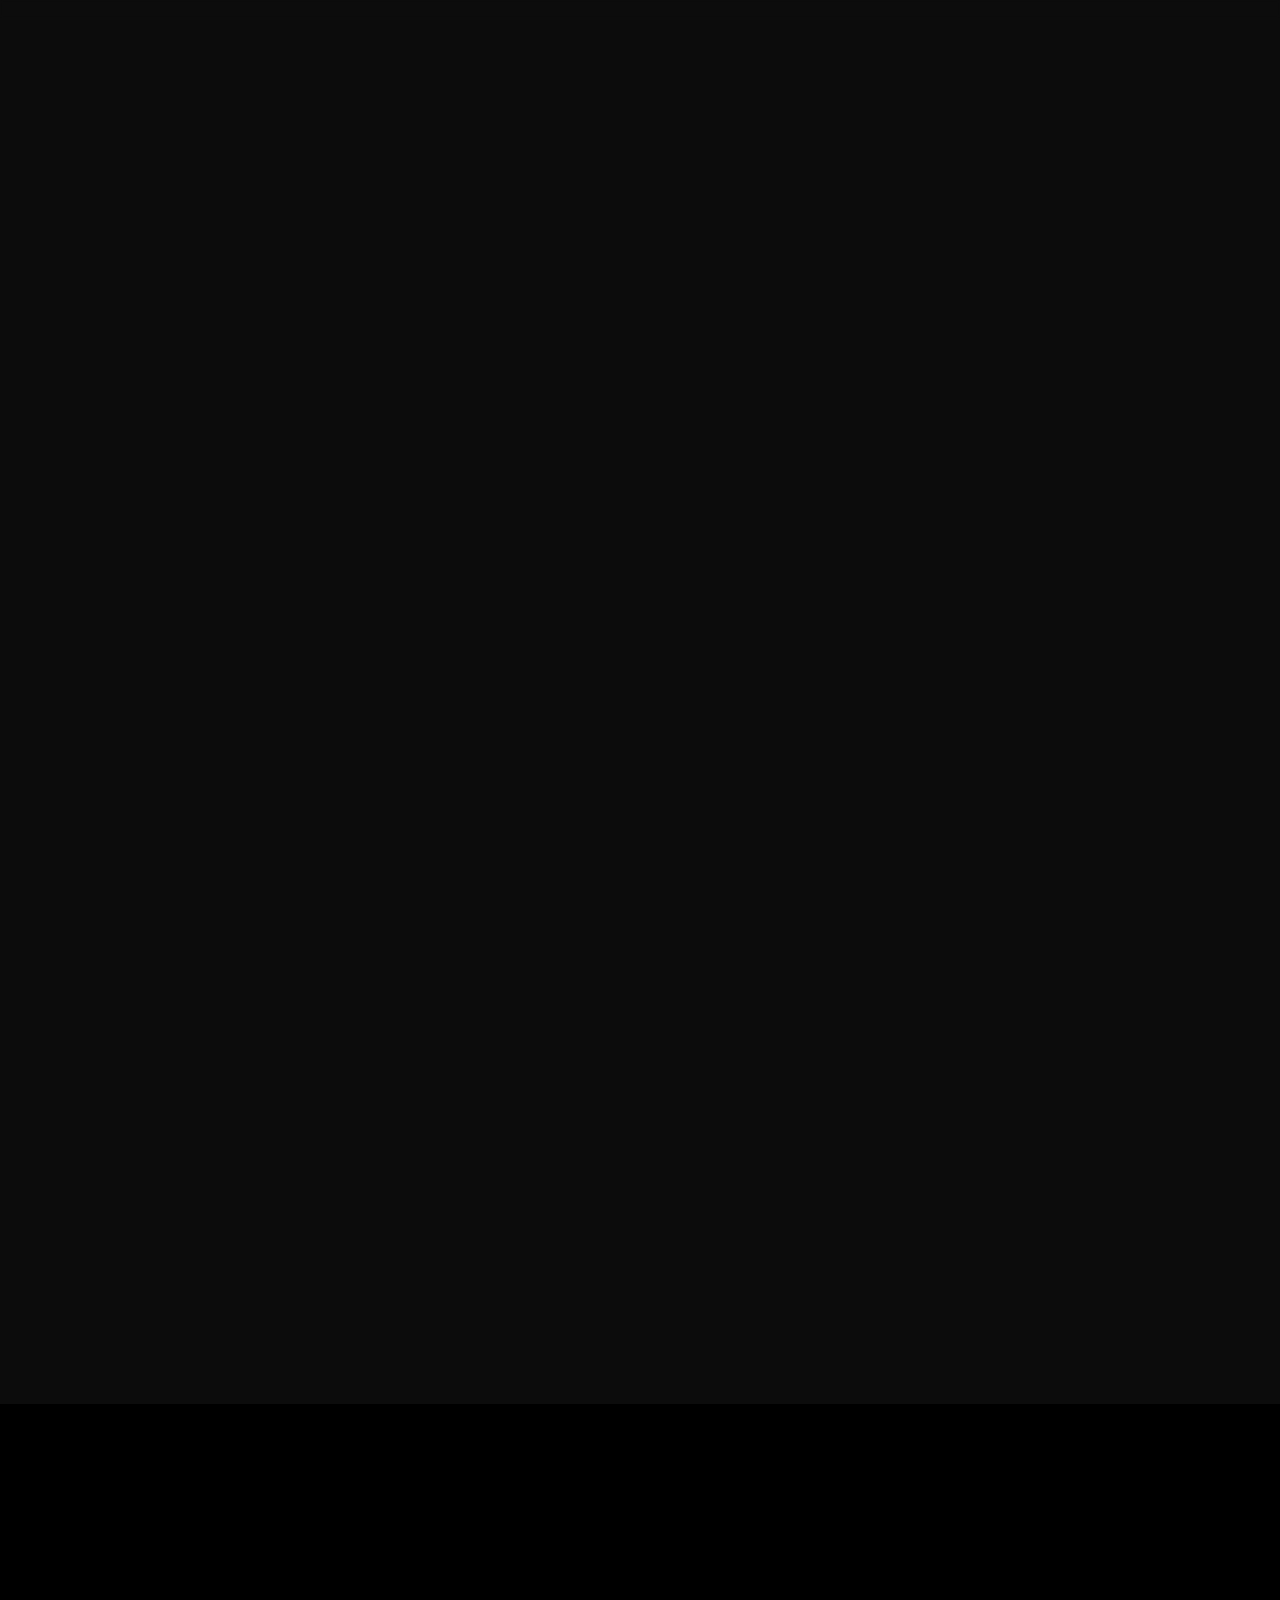
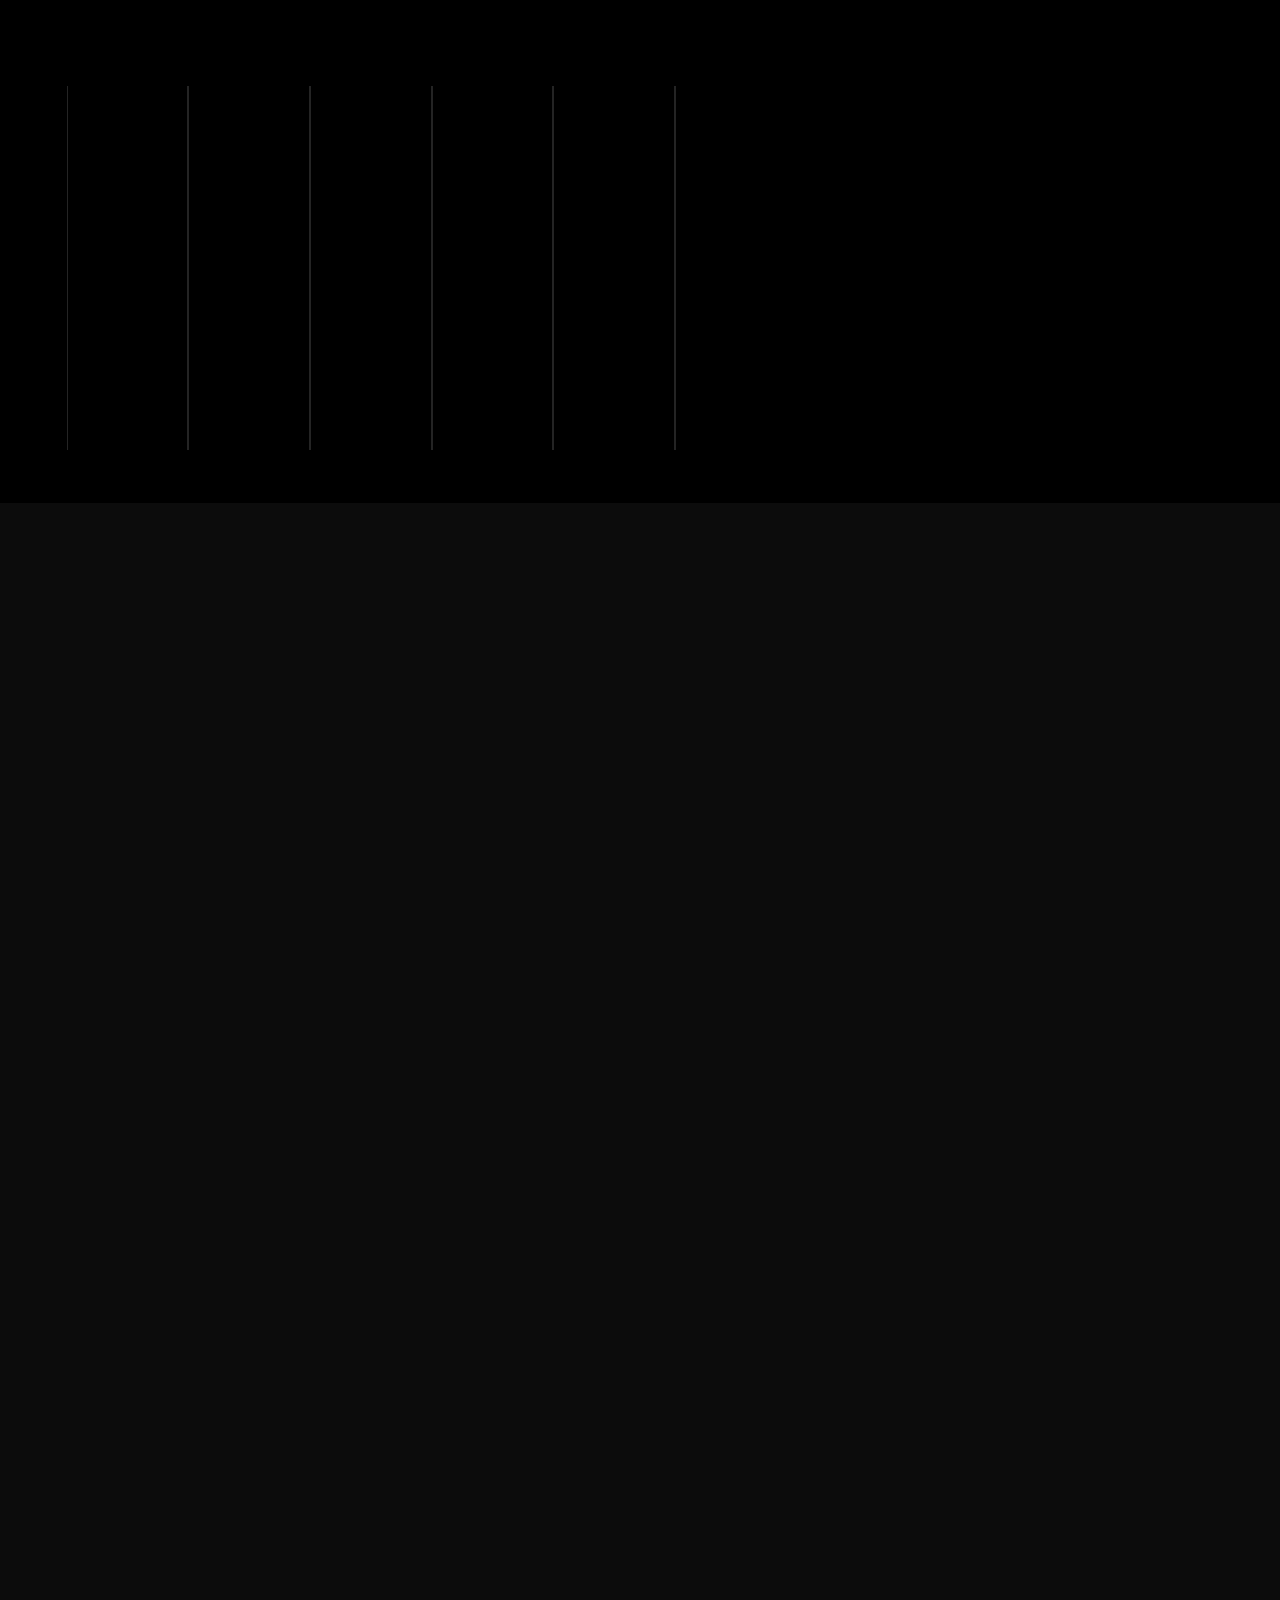
==== commit a5c01f50: "Refresh award certificates" ====
--- a/mobile/index.html
+++ b/mobile/index.html
@@ -32,6 +32,17 @@
   function go(e){if(e.matches)location.replace('../index.html'+location.search+location.hash);}
   go(mq);mq.addEventListener?mq.addEventListener('change',go):mq.addListener(go);
 }catch(e){}})();</script>
+<script>/* WebP 在部分旧版 WebView 中解码失败时，自动回退到原 PNG，不让首屏出现破图。 */
+(function(){
+  window.addEventListener('error',function(e){
+    var img=e.target;
+    if(!img || img.tagName!=='IMG' || img.dataset.webpFallback==='1') return;
+    var src=img.currentSrc||img.src||'';
+    if(!/\.webp(?:[?#]|$)/i.test(src)) return;
+    img.dataset.webpFallback='1';
+    img.src=src.replace(/\.webp(?=([?#]|$))/i,'.png');
+  },true);
+})();</script>
 <title>UX设计师-阿东</title>
 <style>
 /* ============ 字体 ============ */
@@ -59,7 +70,7 @@
   --home-fit:1;
   --aw-fit:1;
   --ct-fit:1;
-  --home-nav-py:11px;--home-arc-top:102px;--home-title-font:28px;--home-title-line:32px;--home-title-gap:12px;
+  --home-nav-py:11px;--home-arc-top:58px;--home-title-font:28px;--home-title-line:32px;--home-title-gap:12px;
   --home-sub-gap:12px;--home-hero-h:224px;--home-hero-gap:28px;--home-stats-bottom:40px;--home-big-h:125px;--home-card-pad:12px;--home-row-gap:12px;--home-small-h:100px;
   --aw-gap:16px;--aw-hero-h:113px;--aw-panel-gap:12px;--aw-panel-h:270px;--aw-panel-pad:12px;--aw-row-h:121.406px;--aw-badge-h:121.406px;--aw-mark-size:104px;--aw-mark-top:3.74px;--aw-pedestal-w:110.16px;--aw-pedestal-h:55.08px;--aw-pedestal-top:75.138px;--aw-ground-top:96.55px;--aw-label-bottom:17.3px;
   --ct-nav-py:11px;--ct-hero-h:194px;--ct-head-font:24px;--ct-head-gap:8px;--ct-script-top:152px;--ct-script-font:31px;--ct-panel-top-pad:28px;--ct-panel-side-pad:12px;--ct-card-gap:10px;--ct-card-pad:16px;--ct-icon-size:48px;--ct-body-min:110px;--ct-visual-size:94px;--ct-line-h:102px;--ct-timeline-min:395px;
@@ -165,7 +176,7 @@
 /* 绿色手写弧线装饰 */
 .arc{position:absolute;width:129px;height:127px;pointer-events:none;z-index:2}
 .arc .swoosh{position:absolute;left:1.9px;top:0;width:127px;height:127px}
-.arc .word{position:absolute;left:2px;top:50px;font-family:var(--script);font-size:33px;line-height:1;color:var(--green);white-space:nowrap}
+.arc .word{position:absolute;left:0;top:53px;font-family:var(--script);font-size:31.4px;line-height:1;color:var(--green);white-space:nowrap}
 
 /* ================= 首页 ================= */
 .home.screen{
@@ -190,7 +201,43 @@
 .home .hero-img{position:relative;height:var(--home-hero-h);margin-top:var(--home-hero-gap);overflow:visible;z-index:1}
 .home .hero-visual{position:absolute;left:6.4%;top:0;width:87.2%;height:100%;transform:none;z-index:1}
 .home .hero-img .glow{position:absolute;left:.8%;top:-17px;width:105.2%;height:221px;transform:none;opacity:.9;z-index:0}
-.home .hero-img .desk{position:absolute;left:-15.65%;top:-48px;width:142.2%;max-width:none;z-index:1}
+.home .hero-img .desk{position:absolute;left:-15.65%;top:-48px;width:142.2%;height:auto;max-width:none;z-index:1}
+
+/* 首页首次进入：标题、手写装饰、主视觉与卡片分层落位。 */
+.js .home .nav.reveal{opacity:0;transform:translate3d(0,-14px,0);filter:blur(2px)}
+.js .home .hero-txt.reveal{opacity:0;transform:translate3d(-22px,14px,0);filter:blur(4px)}
+.js .home .hero-img.reveal{opacity:0;transform:translate3d(0,28px,0) scale(.965);filter:blur(3px)}
+.js .home .card-big.reveal{opacity:0;transform:translate3d(0,24px,0) scale(.97)}
+.js .home .card-row.reveal{opacity:0;transform:translate3d(0,28px,0)}
+.js .home .nav.reveal,.js .home .hero-txt.reveal,.js .home .hero-img.reveal,
+.js .home .card-big.reveal,.js .home .card-row.reveal{
+  transition:opacity .76s cubic-bezier(.22,.61,.36,1),transform .82s cubic-bezier(.16,1,.3,1),filter .62s ease}
+.js .home .nav.reveal.in,.js .home .hero-txt.reveal.in,.js .home .hero-img.reveal.in,
+.js .home .card-big.reveal.in,.js .home .card-row.reveal.in{opacity:1;transform:none;filter:none}
+.js .home .arc.reveal{opacity:0;transform:translate3d(16px,8px,0) scale(var(--home-fit)) scale(.92);filter:blur(3px)}
+.js .home .arc.reveal.in{opacity:1;transform:scale(var(--home-fit));filter:none;
+  transition:opacity .86s ease .08s,transform .92s cubic-bezier(.16,1,.3,1) .08s,filter .62s ease .08s}
+.js .home .arc.reveal .word{clip-path:inset(0 100% 0 0)}
+.js .home .arc.reveal.in .word{animation:homeScriptWrite .9s cubic-bezier(.16,1,.3,1) .12s forwards}
+.js .home .hero-img.reveal.in .desk{animation:homeDeskSettle 1.05s cubic-bezier(.16,1,.3,1) both}
+.js .home .card-big.reveal.in{animation:homeCardGlow 1.15s ease-out both}
+.js .home .card-row.reveal.in .card{animation:homeSmallCardPop .7s cubic-bezier(.16,1,.3,1) both}
+.js .home .card-row.reveal.in .card:nth-child(2){animation-delay:.08s}
+.home .num{display:inline-block;min-width:.7em;font-variant-numeric:tabular-nums;transform-origin:50% 100%}
+.home .num.is-counting{animation:homeNumberRoll .95s cubic-bezier(.16,1,.3,1) both}
+@keyframes homeScriptWrite{from{clip-path:inset(0 100% 0 0);opacity:.25}to{clip-path:inset(0 0 0 0);opacity:1}}
+@keyframes homeDeskSettle{0%{transform:translate3d(0,18px,0) scale(.98);opacity:.35}100%{transform:none;opacity:1}}
+@keyframes homeCardGlow{0%{box-shadow:0 18px 50px rgba(59,243,157,0)}45%{box-shadow:0 12px 42px rgba(59,243,157,.10)}100%{box-shadow:0 0 0 rgba(59,243,157,0)}}
+@keyframes homeSmallCardPop{0%{transform:translate3d(0,18px,0) scale(.96);opacity:0}100%{transform:none;opacity:1}}
+@keyframes homeNumberRoll{0%{transform:translateY(12px) rotateX(-55deg);opacity:.15;filter:blur(3px)}35%{opacity:1}100%{transform:none;opacity:1;filter:none}}
+@media (prefers-reduced-motion:reduce){
+  .js .home .nav.reveal,.js .home .hero-txt.reveal,.js .home .hero-img.reveal,
+  .js .home .card-big.reveal,.js .home .card-row.reveal{opacity:1!important;transform:none!important;filter:none!important}
+  .js .home .arc.reveal,.js .home .arc.reveal.in{opacity:1;transform:scale(var(--home-fit))!important;filter:none}
+  .js .home .arc.reveal .word{clip-path:none;animation:none}
+  .js .home .hero-img.reveal.in .desk,.js .home .card-big.reveal.in,
+  .js .home .card-row.reveal.in .card,.home .num.is-counting{animation:none}
+}
 
 /* 数据卡片 */
 .stats{position:relative;z-index:4;padding:0 24px var(--home-stats-bottom);margin-top:auto}
@@ -663,7 +710,7 @@
 
     <img class="home-glow-bottom" src="assets/glow-ellipse2.svg" alt="">
 
-    <div class="arc" style="left:180px;top:102px">
+    <div class="arc" style="left:180px">
       <img class="swoosh" src="assets/arc-green.svg?v=20260713-nodot" alt="">
       <span class="word">Designer</span>
     </div>
@@ -681,7 +728,7 @@
     <div class="hero-img">
       <div class="hero-visual">
         <img class="glow" src="assets/glow-ellipse.svg" alt="">
-        <img class="desk" src="assets/home-hero.webp" alt="工作台" width="1080" height="810" fetchpriority="high" decoding="async">
+        <img class="desk" src="assets/home-hero.webp" alt="工作台" fetchpriority="high" decoding="async">
       </div>
     </div>
 
@@ -691,7 +738,7 @@
         <div class="info">
           <div class="head"><img src="assets/icon-book.png" alt=""><span>精选作品</span></div>
           <div>
-            <div class="num">6</div>
+            <div class="num" data-count="6">6</div>
             <div class="cap">项目展示</div>
           </div>
         </div>
@@ -703,7 +750,7 @@
           <img class="deco" src="assets/card-clock.webp" alt="" width="640" height="640" decoding="async">
           <div class="info">
             <div class="head"><img src="assets/icon-book.png" alt=""><span>工作年限</span></div>
-            <div><div class="num">8</div><div class="cap">年经验</div></div>
+            <div><div class="num" data-count="8">8</div><div class="cap">年经验</div></div>
           </div>
           <div class="ish"></div>
         </div>
@@ -711,7 +758,7 @@
           <img class="deco" data-award-shared="source" src="assets/award-trophy-shared.webp?v=5" alt="" width="384" height="384" decoding="async">
           <div class="info">
             <div class="head"><img src="assets/icon-book.png" alt=""><span>获得奖项</span></div>
-            <div><div class="num">7</div><div class="cap">个奖项</div></div>
+            <div><div class="num" data-count="7">7</div><div class="cap">个奖项</div></div>
           </div>
           <div class="ish"></div>
         </div>
@@ -1120,14 +1167,14 @@
       dateSub:'2022年度提名设计师 · 十佳文章 TOP.3',
       info:'UI中国是专注用户体验设计的专业平台，覆盖作品展示、知识分享与行业交流。该荣誉综合体现平台创作活跃度、内容质量与专业影响力。',
       certificateNote:'包含“提名设计师”和“十佳文章”两项官方证书。',
-      certificates:[{src:'assets/zhengshu/UI中国1.png?v=20260713',alt:'UI中国提名设计师证书'},{src:'assets/zhengshu/UI中国2.png?v=20260713',alt:'UI中国十佳文章证书'}]
+      certificates:[{src:'assets/zhengshu/UI中国1.png?v=20260715',alt:'UI中国提名设计师证书'},{src:'assets/zhengshu/UI中国2.png?v=20260715',alt:'UI中国十佳文章证书'}]
     },
     uisdc: {
       name:'优设创作者新星', mark:'assets/award-mark-uisdc.webp?v=5', accent:'225,111,57', date:'2024/06/29',
       dateSub:'人气新星 · 创作者新星',
       info:'优设是面向设计师与互联网创作者的专业内容和学习平台。创作者新星荣誉用于肯定持续输出优质内容、具备行业贡献与成长潜力的作者。',
       certificateNote:'包含“人气新星”和“创作者新星”两项荣誉证书。',
-      certificates:[{src:'assets/zhengshu/优设1.png?v=20260713',alt:'优设人气新星荣誉证书'},{src:'assets/zhengshu/优设2.png?v=20260713',alt:'优设创作者新星荣誉证书'}]
+      certificates:[{src:'assets/zhengshu/优设1.png?v=20260715',alt:'优设人气新星荣誉证书'},{src:'assets/zhengshu/优设2.png?v=20260713',alt:'优设创作者新星荣誉证书'}]
     },
     woshipm: {
       name:'人人都是产品经理推荐作家', mark:'assets/award-mark-woshipm.webp?v=5', accent:'81,186,194', date:'2021–2023',
@@ -1141,7 +1188,7 @@
       dateSub:'Red Dot Winner 2024',
       info:'红点奖由国际评审团从设计品质与创意表现等维度进行评选，红点标识是国际上广受认可的优良设计质量标志。',
       certificateNote:'MEOS 数字孪生智能服务平台获奖项目记录。',
-      certificates:[{src:'assets/zhengshu/红点奖.png?v=20260713',alt:'红点奖2024获奖项目证书'}]
+      certificates:[{src:'assets/zhengshu/红点奖.png?v=20260715',alt:'红点奖2024获奖项目证书'}]
     },
     if: {
       name:'iF设计奖', mark:'assets/award-mark-if.webp?v=5', accent:'232,55,55', date:'2026',
@@ -1155,14 +1202,14 @@
       dateSub:'专利号：202311426774.6',
       info:'该项专利用于保护建筑与设备模型联动演绎的可视化交互界面设计，体现设计方案在信息表达方式与产品化落地上的原创成果。',
       certificateNote:'专利名称、专利号与项目界面记录。',
-      certificates:[{src:'assets/zhengshu/专利奖.png?v=20260713',alt:'建筑与设备模型联动演绎设计专利记录'}]
+      certificates:[{src:'assets/zhengshu/专利奖.png?v=20260715',alt:'建筑与设备模型联动演绎设计专利记录'}]
     },
     team: {
       name:'设计部门巧夺天工', mark:'assets/award-mark-team.webp?v=5', accent:'76,178,116', date:'2025',
       dateSub:'年度设计团队内部荣誉',
       info:'面向设计团队协作、交付质量与创新实践设立的内部荣誉，用于肯定团队在复杂业务中的专业配合、体验品质与落地成果。',
-      certificateNote:'该内部荣誉暂未提供独立证书文件。',
-      certificates:[]
+      certificateNote:'公司内部荣誉展示证书。',
+      certificates:[{src:'assets/zhengshu/公司内部荣誉.png?v=20260715',alt:'设计部门巧夺天工公司内部荣誉展示证书'}]
     }
   };
   var byScreen = {};
@@ -1249,7 +1296,8 @@
     setVar('--ct-fit', ctFit.toFixed(3));
 
     setPx('--home-nav-py',11,homeFit,7);
-    setPx('--home-arc-top',102,homeFit,72);
+    /* Figma 的 102px 包含 44px 模拟状态栏；网页端状态栏由浏览器提供。 */
+    setPx('--home-arc-top',58,homeFit,42);
     setPx('--home-title-font',28,homeFit,23);
     setPx('--home-title-line',32,homeFit,27);
     setPx('--home-title-gap',12,homeFit,7);
@@ -1349,7 +1397,7 @@
 
   /* ---------- 进场：标记 reveal 目标 + 切入时逐个浮现 ---------- */
   var revealMap = {
-    home: ['.arc','.hero-txt','.hero-img','.card-big','.card-row'],
+    home: ['.nav','.arc','.hero-txt','.hero-img','.card-big','.card-row'],
     ab:   ['.ab-hero','.intro','.who','.ecard'],
     pf:   ['.arc','.title','.pf-stage'],
     awards: ['.awards-copy','.award-panel'],
@@ -1359,6 +1407,40 @@
     var sec = byScreen[k]; if(!sec) return;
     sec.querySelectorAll(revealMap[k].join(',')).forEach(function(el){ el.classList.add('reveal'); });
   });
+  var homeCountRaf = 0, homeCountTimer = 0;
+  function stopHomeCount(){
+    clearTimeout(homeCountTimer);
+    cancelAnimationFrame(homeCountRaf);
+    homeCountTimer = 0; homeCountRaf = 0;
+  }
+  function animateHomeNumbers(sec){
+    stopHomeCount();
+    var nums = Array.from(sec.querySelectorAll('.num[data-count]'));
+    var reduce = window.matchMedia && window.matchMedia('(prefers-reduced-motion:reduce)').matches;
+    nums.forEach(function(el){
+      el.classList.remove('is-counting');
+      el.textContent = reduce ? el.dataset.count : '0';
+    });
+    if(reduce) return;
+    homeCountTimer = setTimeout(function(){
+      var started = performance.now(), duration = 880, stagger = 75;
+      nums.forEach(function(el){ void el.offsetWidth; el.classList.add('is-counting'); });
+      function frame(now){
+        var complete = true;
+        nums.forEach(function(el,i){
+          var target = Number(el.dataset.count) || 0;
+          var progress = clamp((now-started-i*stagger)/duration,0,1);
+          var eased = 1-Math.pow(1-progress,4);
+          el.textContent = String(Math.round(target*eased));
+          if(progress<1) complete = false;
+        });
+        if(!complete){ homeCountRaf = requestAnimationFrame(frame); return; }
+        nums.forEach(function(el){ el.textContent=el.dataset.count; el.classList.remove('is-counting'); });
+        homeCountRaf = 0;
+      }
+      homeCountRaf = requestAnimationFrame(frame);
+    },430);
+  }
   function revealReset(sec){ sec.querySelectorAll('.reveal').forEach(function(el){ el.classList.remove('in','out'); el.style.transitionDelay=''; }); }
   function revealIn(sec){
     sec.querySelectorAll('.reveal').forEach(function(el,i){
@@ -1368,9 +1450,11 @@
       void el.offsetWidth;
       el.classList.add('in');
     });
+    if(sec===byScreen.home) animateHomeNumbers(sec);
   }
   // 退场：离开的屏元素逐个上移飞走（错峰）
   function revealOut(sec){
+    if(sec===byScreen.home) stopHomeCount();
     var els = sec.querySelectorAll('.reveal');
     els.forEach(function(el,i){
       el.style.transitionDelay = (i*0.05)+'s';
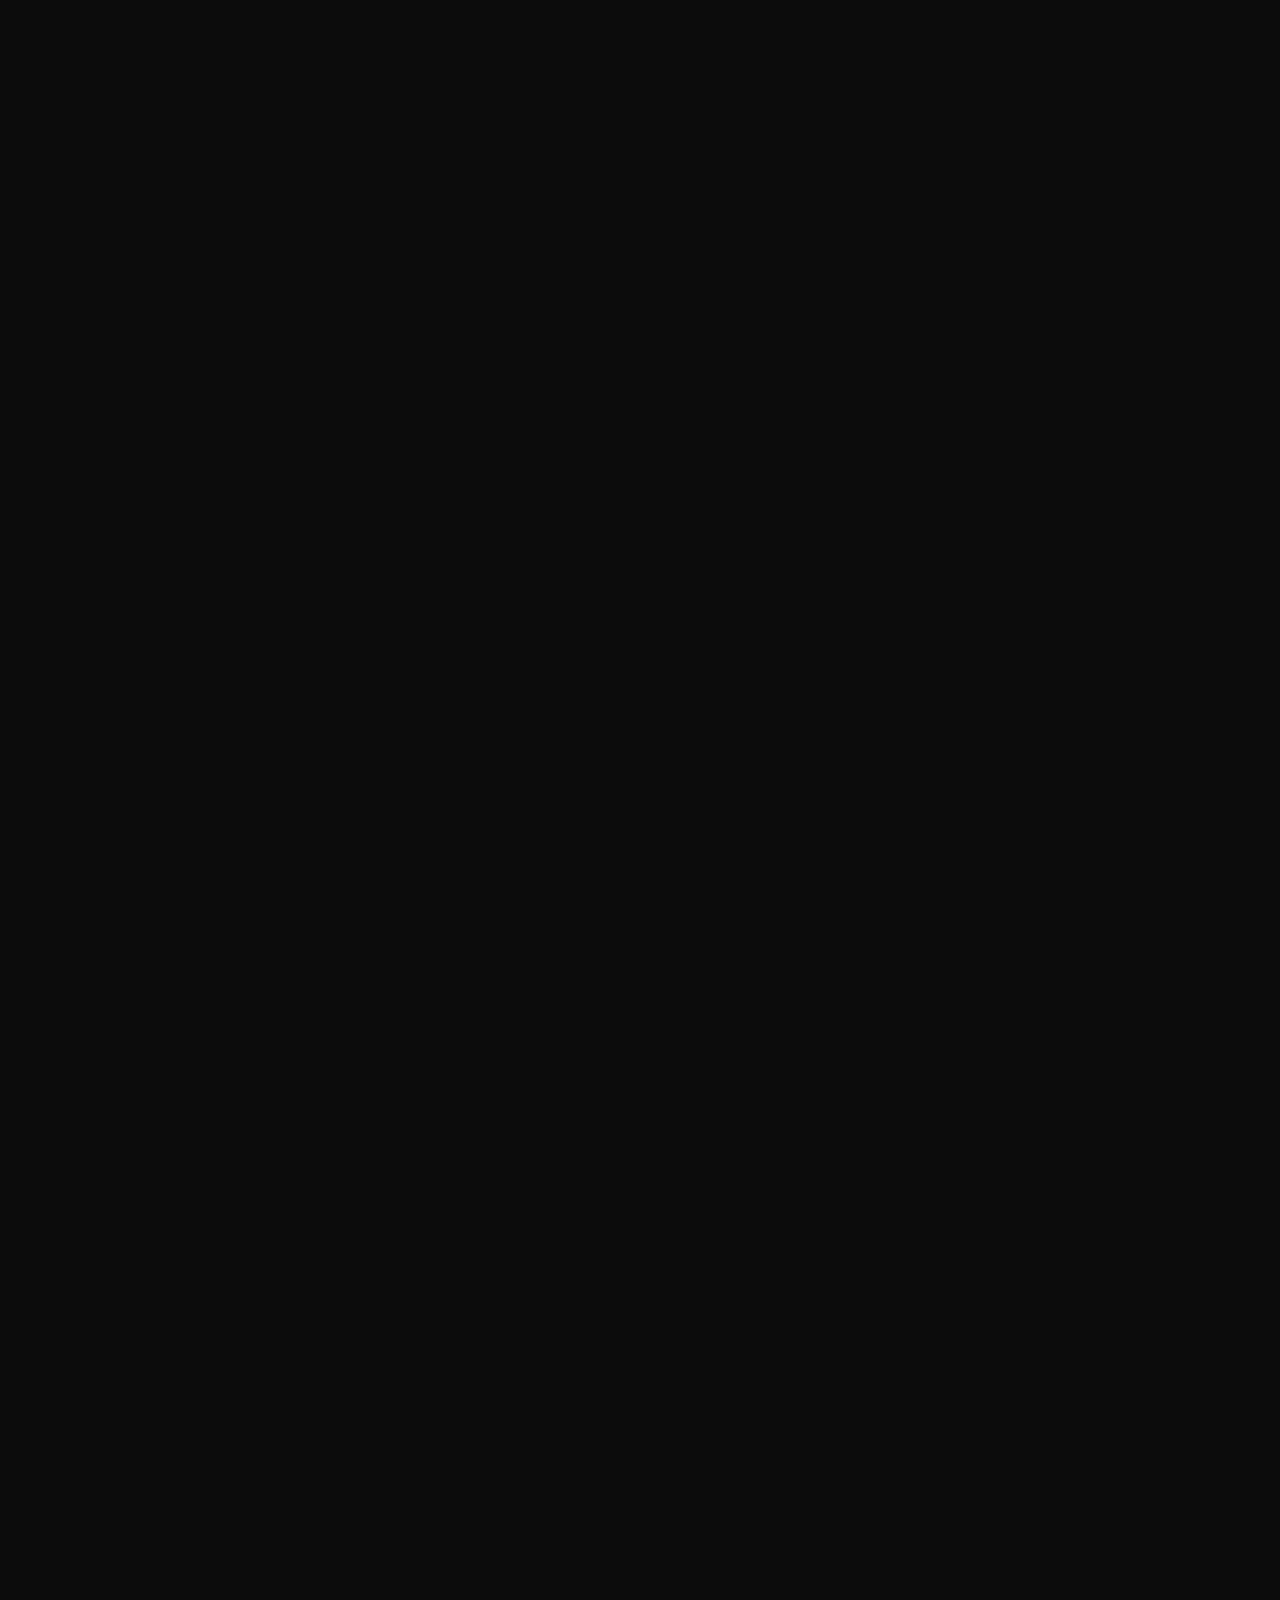
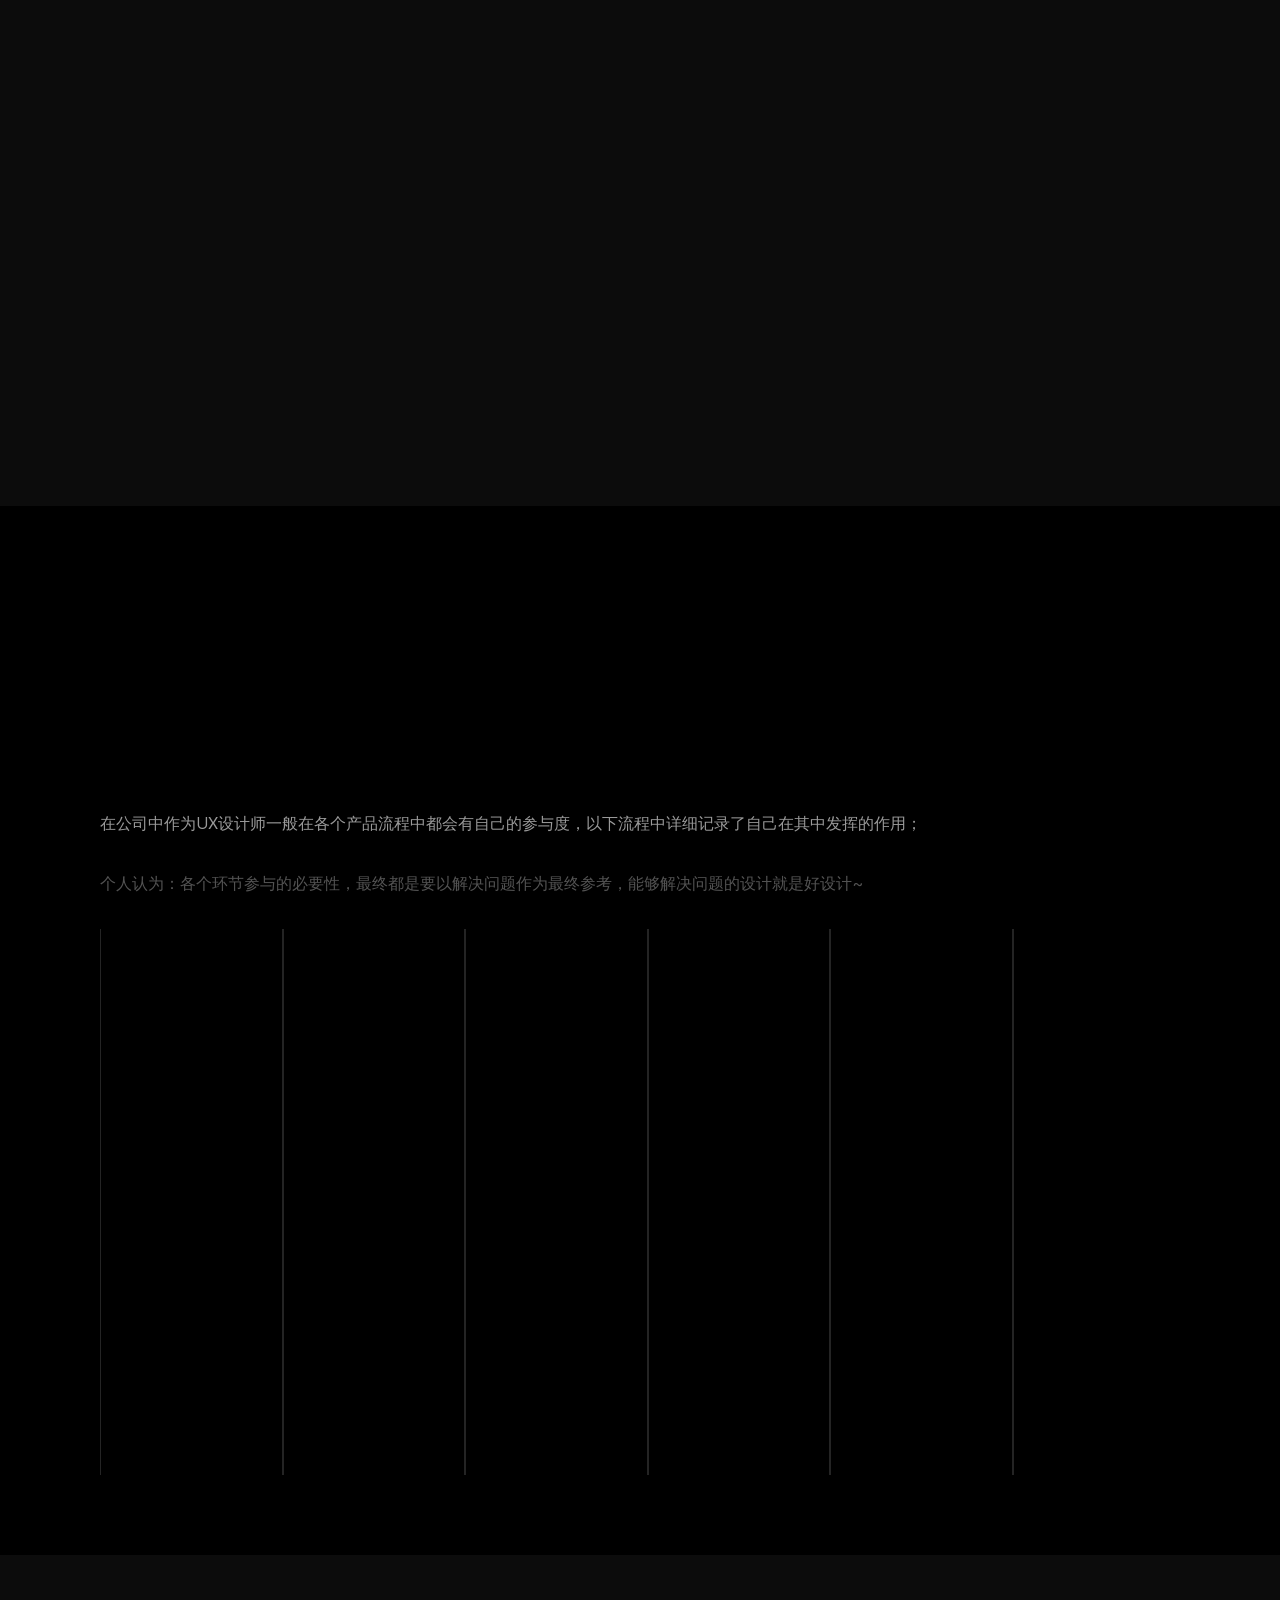
==== commit 06c50f52: "Redesign internal award certificate" ====
--- a/mobile/index.html
+++ b/mobile/index.html
@@ -1209,7 +1209,7 @@
       dateSub:'年度设计团队内部荣誉',
       info:'面向设计团队协作、交付质量与创新实践设立的内部荣誉，用于肯定团队在复杂业务中的专业配合、体验品质与落地成果。',
       certificateNote:'公司内部荣誉展示证书。',
-      certificates:[{src:'assets/zhengshu/公司内部荣誉.png?v=20260715',alt:'设计部门巧夺天工公司内部荣誉展示证书'}]
+      certificates:[{src:'assets/zhengshu/公司内部荣誉.png?v=20260715b',alt:'设计部门巧夺天工公司内部荣誉展示证书'}]
     }
   };
   var byScreen = {};
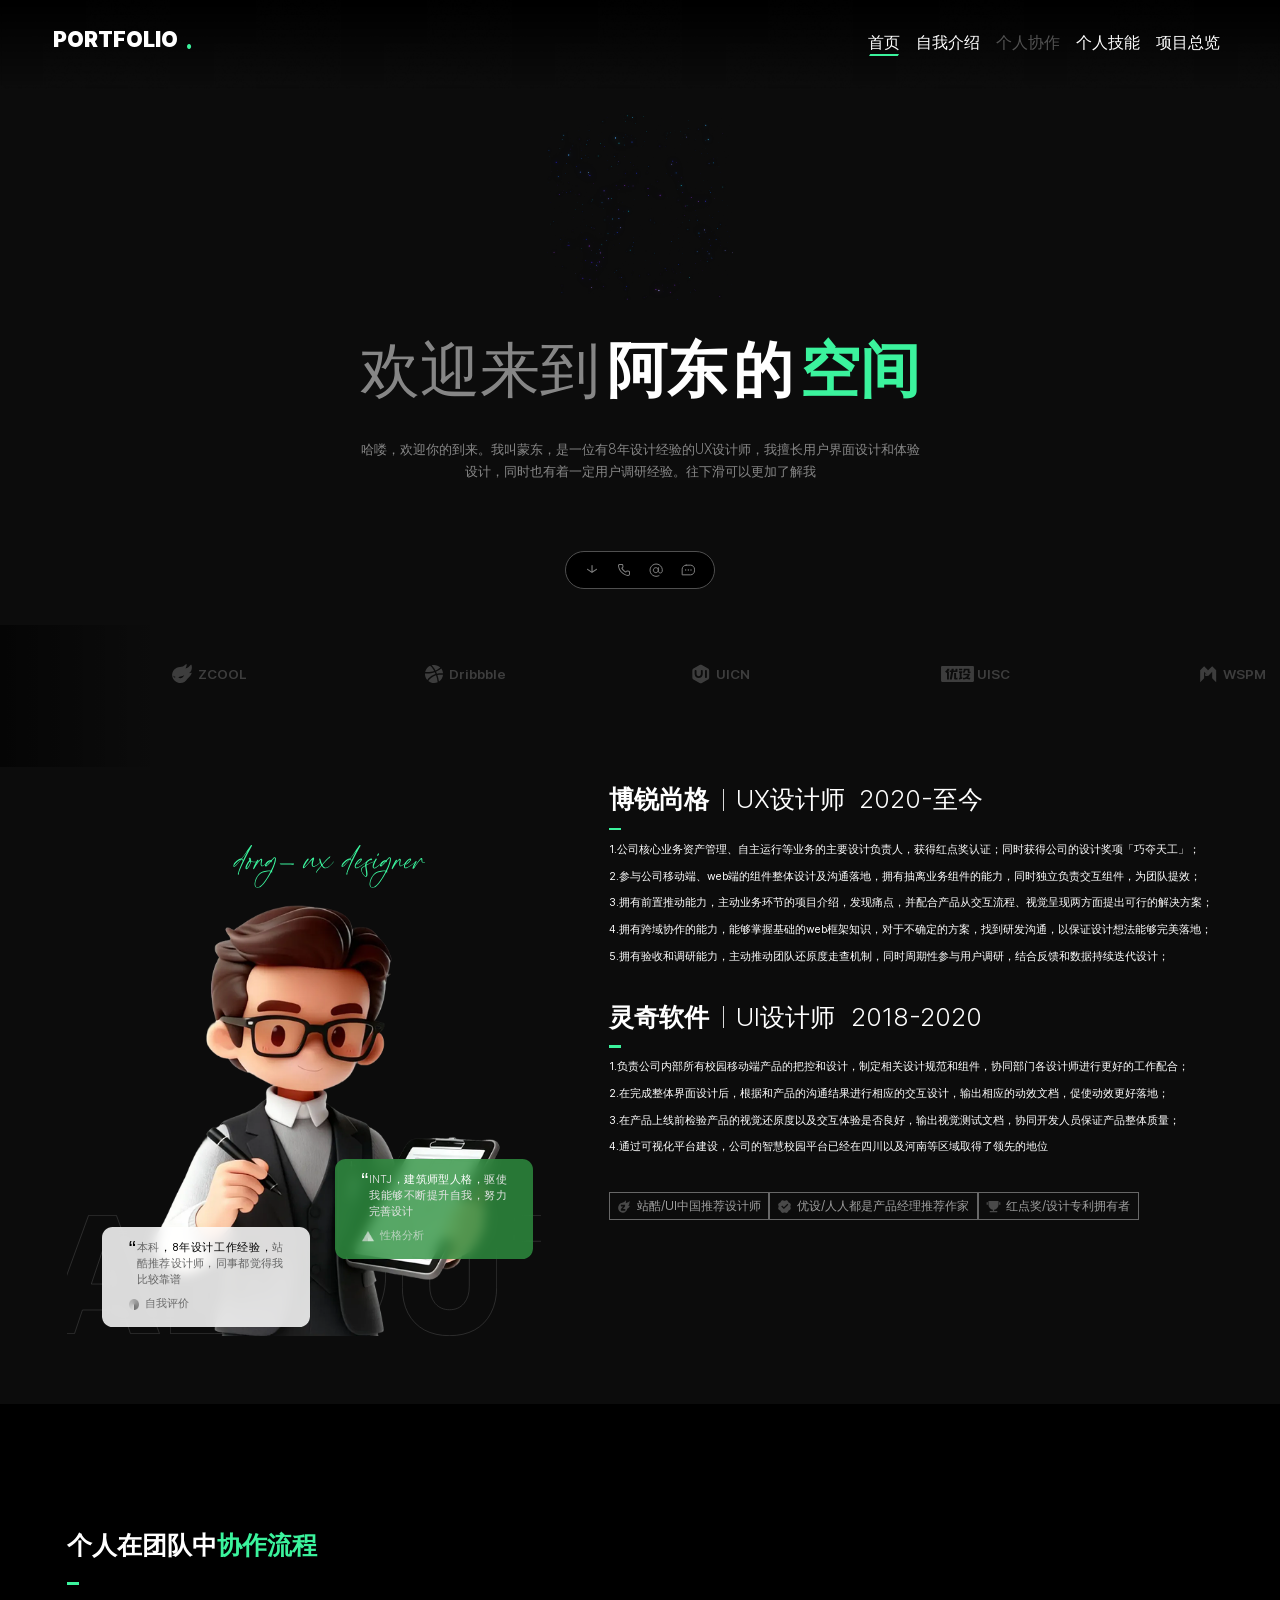
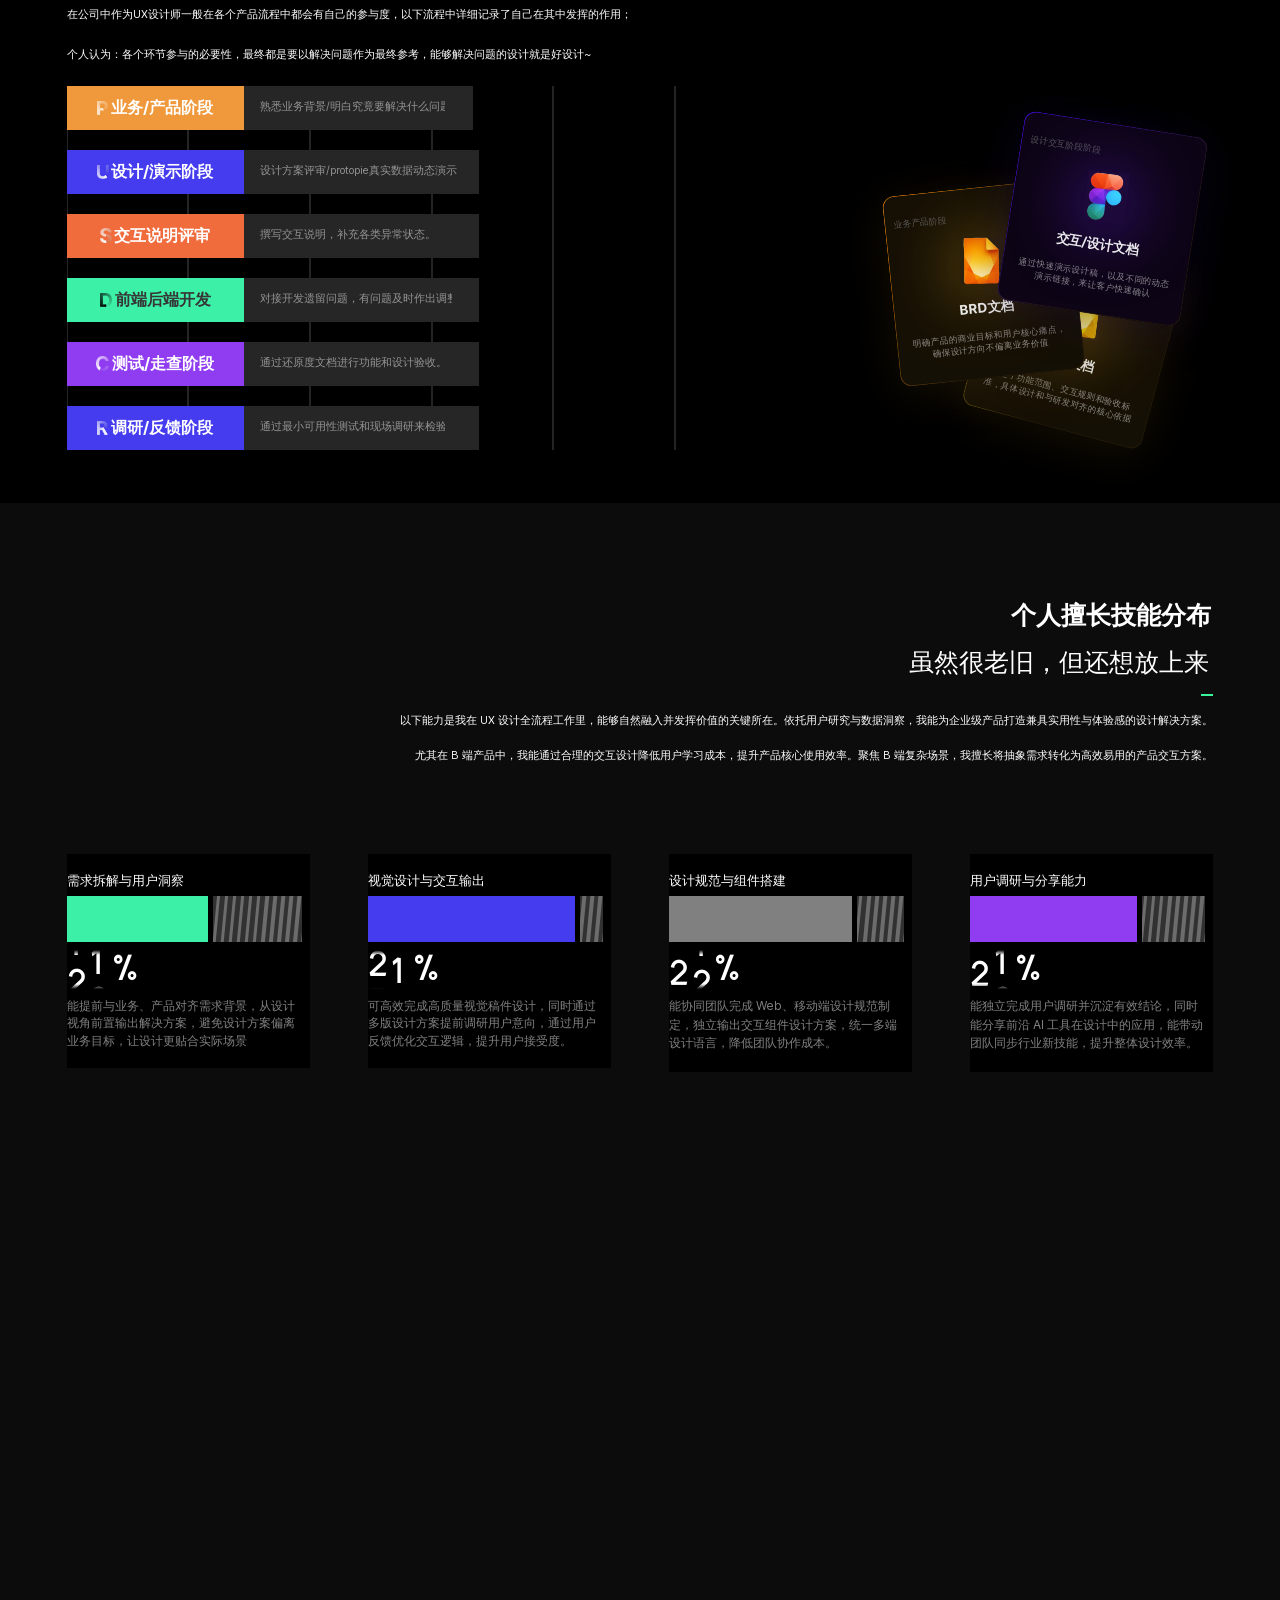
==== commit 2873c743: "Make mobile page headers entry-aware" ====
--- a/mobile/index.html
+++ b/mobile/index.html
@@ -172,6 +172,13 @@
 .nav .lead{font-size:14px;line-height:20px;color:#fff;background:none;border:none;font-family:var(--sans);cursor:pointer}
 .nav .menu-btn{width:18px;height:18px;background:none;border:none;cursor:pointer;padding:0;flex:none}
 .nav .menu-btn img{width:18px;height:18px;display:block}
+.pf .nav,.ab .nav{position:relative}
+.pf .entry-designer-title,.ab .entry-designer-title{display:block;opacity:1;visibility:visible;transform:none;
+  transition:opacity .24s ease,transform .36s cubic-bezier(.16,1,.3,1),visibility 0s}
+.pf .entry-home-back,.ab .entry-home-back{display:flex;align-items:center;padding:0;opacity:0;visibility:hidden;transform:translateX(8px);pointer-events:none;
+  transition:opacity .24s ease,transform .36s cubic-bezier(.16,1,.3,1),visibility 0s linear .36s}
+.pf.has-home-return .entry-designer-title,.ab.has-home-return .entry-designer-title{opacity:0;visibility:hidden;transform:translateX(-8px);position:absolute;left:24px;pointer-events:none}
+.pf.has-home-return .entry-home-back,.ab.has-home-return .entry-home-back{opacity:1;visibility:visible;transform:none;pointer-events:auto;transition-delay:0s}
 
 /* 绿色手写弧线装饰 */
 .arc{position:absolute;width:129px;height:127px;pointer-events:none;z-index:2}
@@ -262,6 +269,8 @@
 .card-sm.clock .deco{right:-20px;bottom:-18px;width:87px;height:87px;opacity:.5}
 .card-sm.trophy .deco{right:-15px;bottom:-18px;width:99px;height:88px;opacity:.5;transition:opacity .35s ease,transform .55s cubic-bezier(.16,1,.3,1)}
 .card-sm.trophy{cursor:pointer;transition:border-color .35s ease,background .35s ease,transform .45s cubic-bezier(.16,1,.3,1)}
+.home .card[data-goto]{cursor:pointer}
+.home .card[data-goto]:focus-visible{outline:1px solid rgba(59,243,157,.68);outline-offset:-3px}
 
 /* ================= 精选作品 / 轮播 ================= */
 .pf{--pcard-w:clamp(188px,54vw,208px);--pcard-half:clamp(94px,27vw,104px)}
@@ -746,7 +755,7 @@
         <div class="ish"></div>
       </div>
       <div class="card-row">
-        <div class="card card-sm clock">
+        <div class="card card-sm clock" data-goto="ab" role="button" tabindex="0" aria-label="查看工作经历">
           <img class="deco" src="assets/card-clock.webp" alt="" width="640" height="640" decoding="async">
           <div class="info">
             <div class="head"><img src="assets/icon-book.png" alt=""><span>工作年限</span></div>
@@ -778,7 +787,8 @@
       </span>
     </div>
     <div class="nav">
-      <button class="lead" data-goto="home">返回首页</button>
+      <span class="lead entry-designer-title">DESIGNER</span>
+      <button class="lead entry-home-back" data-goto="home">返回首页</button>
       <button class="menu-btn" data-menu><img src="assets/menu.svg" alt="menu"></button>
     </div>
 
@@ -971,7 +981,8 @@
       </span>
     </div>
     <div class="nav">
-      <span class="lead">DESIGNER</span>
+      <span class="lead entry-designer-title">DESIGNER</span>
+      <button class="lead entry-home-back" data-goto="home">返回首页</button>
       <button class="menu-btn" data-menu><img src="assets/menu.svg" alt="menu"></button>
     </div>
 
@@ -1499,7 +1510,9 @@
   function goIndex(n, entrySource){
     n = Math.max(0, Math.min(order.length-1, n));
     if(n===idx || locked) return;
-    byScreen.awards.classList.toggle('has-home-return', order[n]==='awards' && entrySource==='home-card');
+    ['ab','pf','awards'].forEach(function(name){
+      byScreen[name].classList.toggle('has-home-return', order[n]===name && entrySource==='home-card');
+    });
     var prev = idx; idx = n; locked = true;
     apply(prev);
     setTimeout(function(){ locked=false; }, 780);
@@ -1702,12 +1715,13 @@
     if(g){
       e.preventDefault();
       var target = g.dataset.goto;
+      var entrySource = g.closest('.home .card[data-goto]') ? 'home-card' : undefined;
       closeDrawer();
       if(target === 'awards' && g.closest('.trophy')){
         flyAwardFromHome();
         return;
       }
-      setTimeout(function(){ goName(target); }, drawer.classList.contains('open') ? 0 : 170);
+      setTimeout(function(){ goName(target,entrySource); }, drawer.classList.contains('open') ? 0 : 170);
       return;
     }
     var contactHead = e.target.closest('.contact-card .contact-head');
@@ -1718,10 +1732,10 @@
     if(e.target.closest('[data-close]')){ closeDrawer(); return; }
   });
   document.addEventListener('keydown', function(e){
-    var trophyTrigger = e.target.closest && e.target.closest('.card-sm.trophy[data-goto="awards"]');
-    if(trophyTrigger && (e.key === 'Enter' || e.key === ' ')){
+    var homeCardTrigger = e.target.closest && e.target.closest('.home .card[role="button"][data-goto]');
+    if(homeCardTrigger && (e.key === 'Enter' || e.key === ' ')){
       e.preventDefault();
-      trophyTrigger.click();
+      homeCardTrigger.click();
       return;
     }
     if(e.key === 'Escape' && awardDetailScreen.classList.contains('active')){ closeAwardDetail(false); return; }
